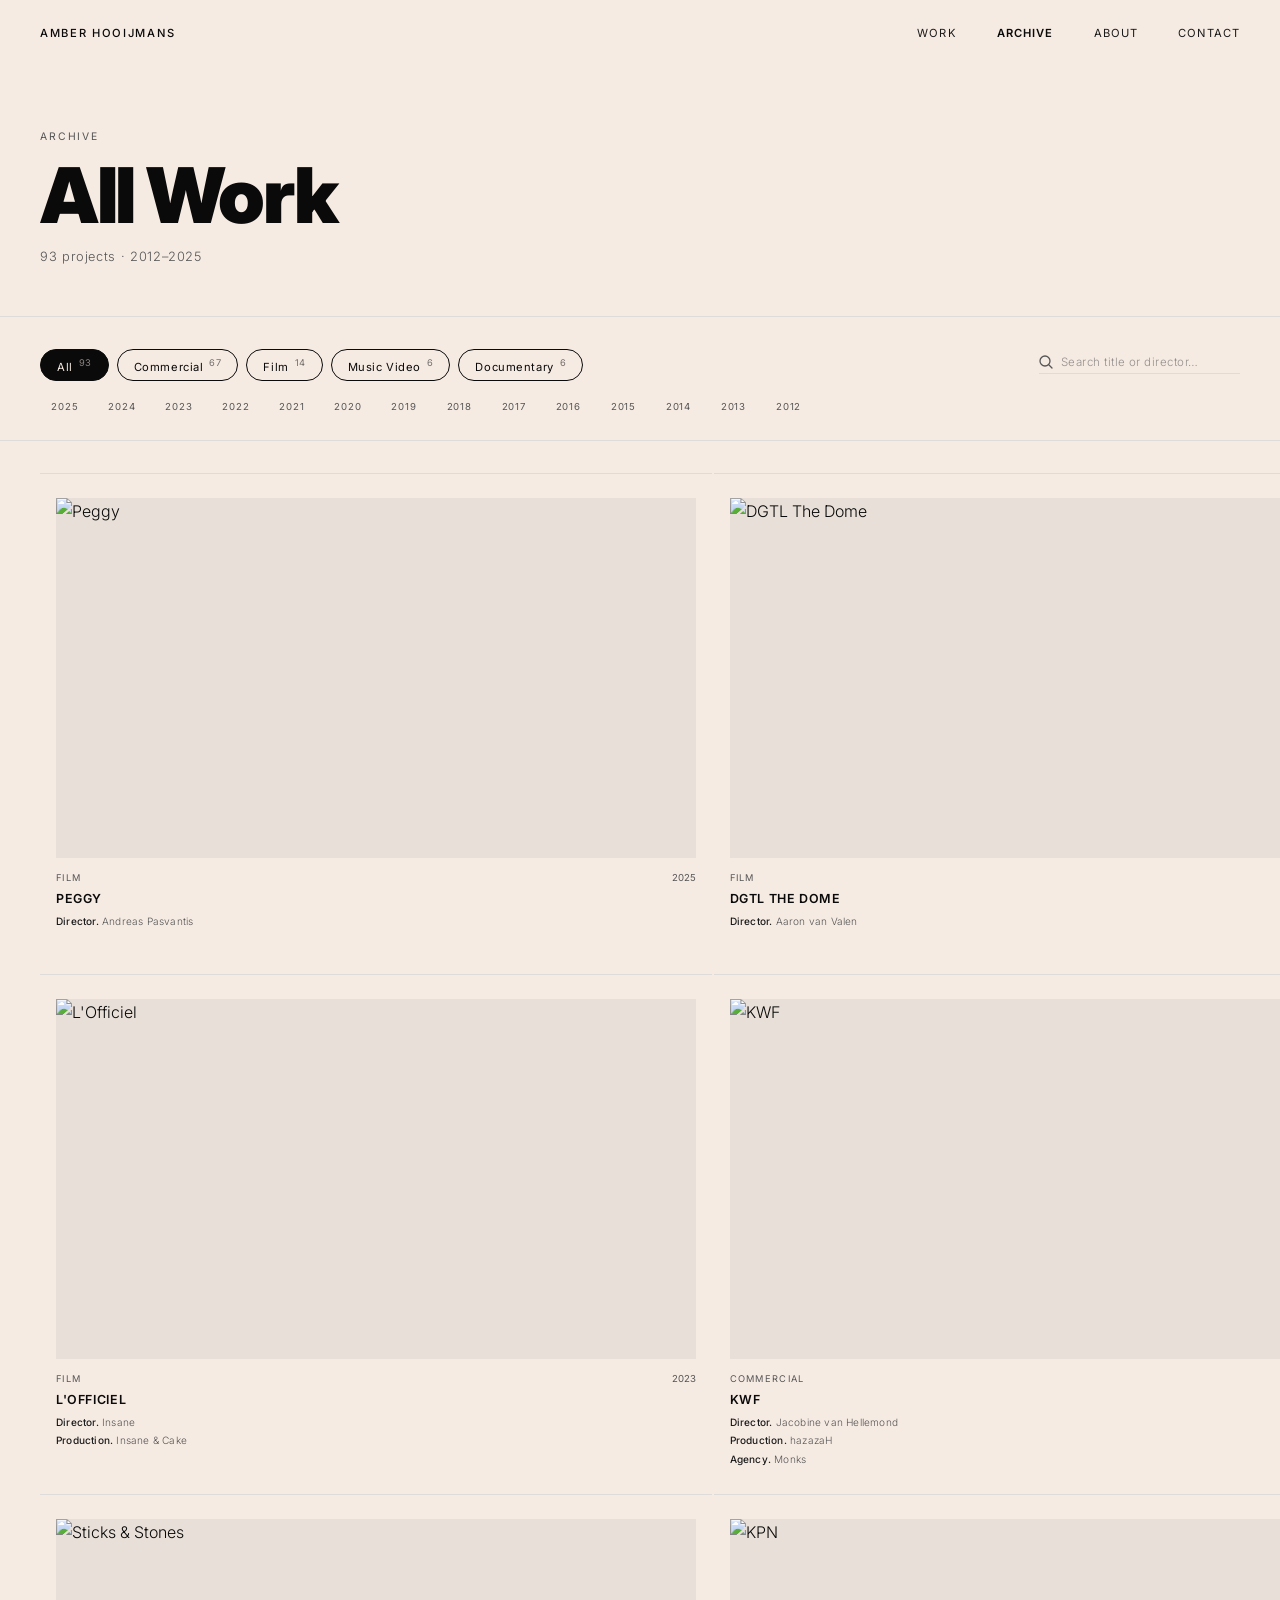
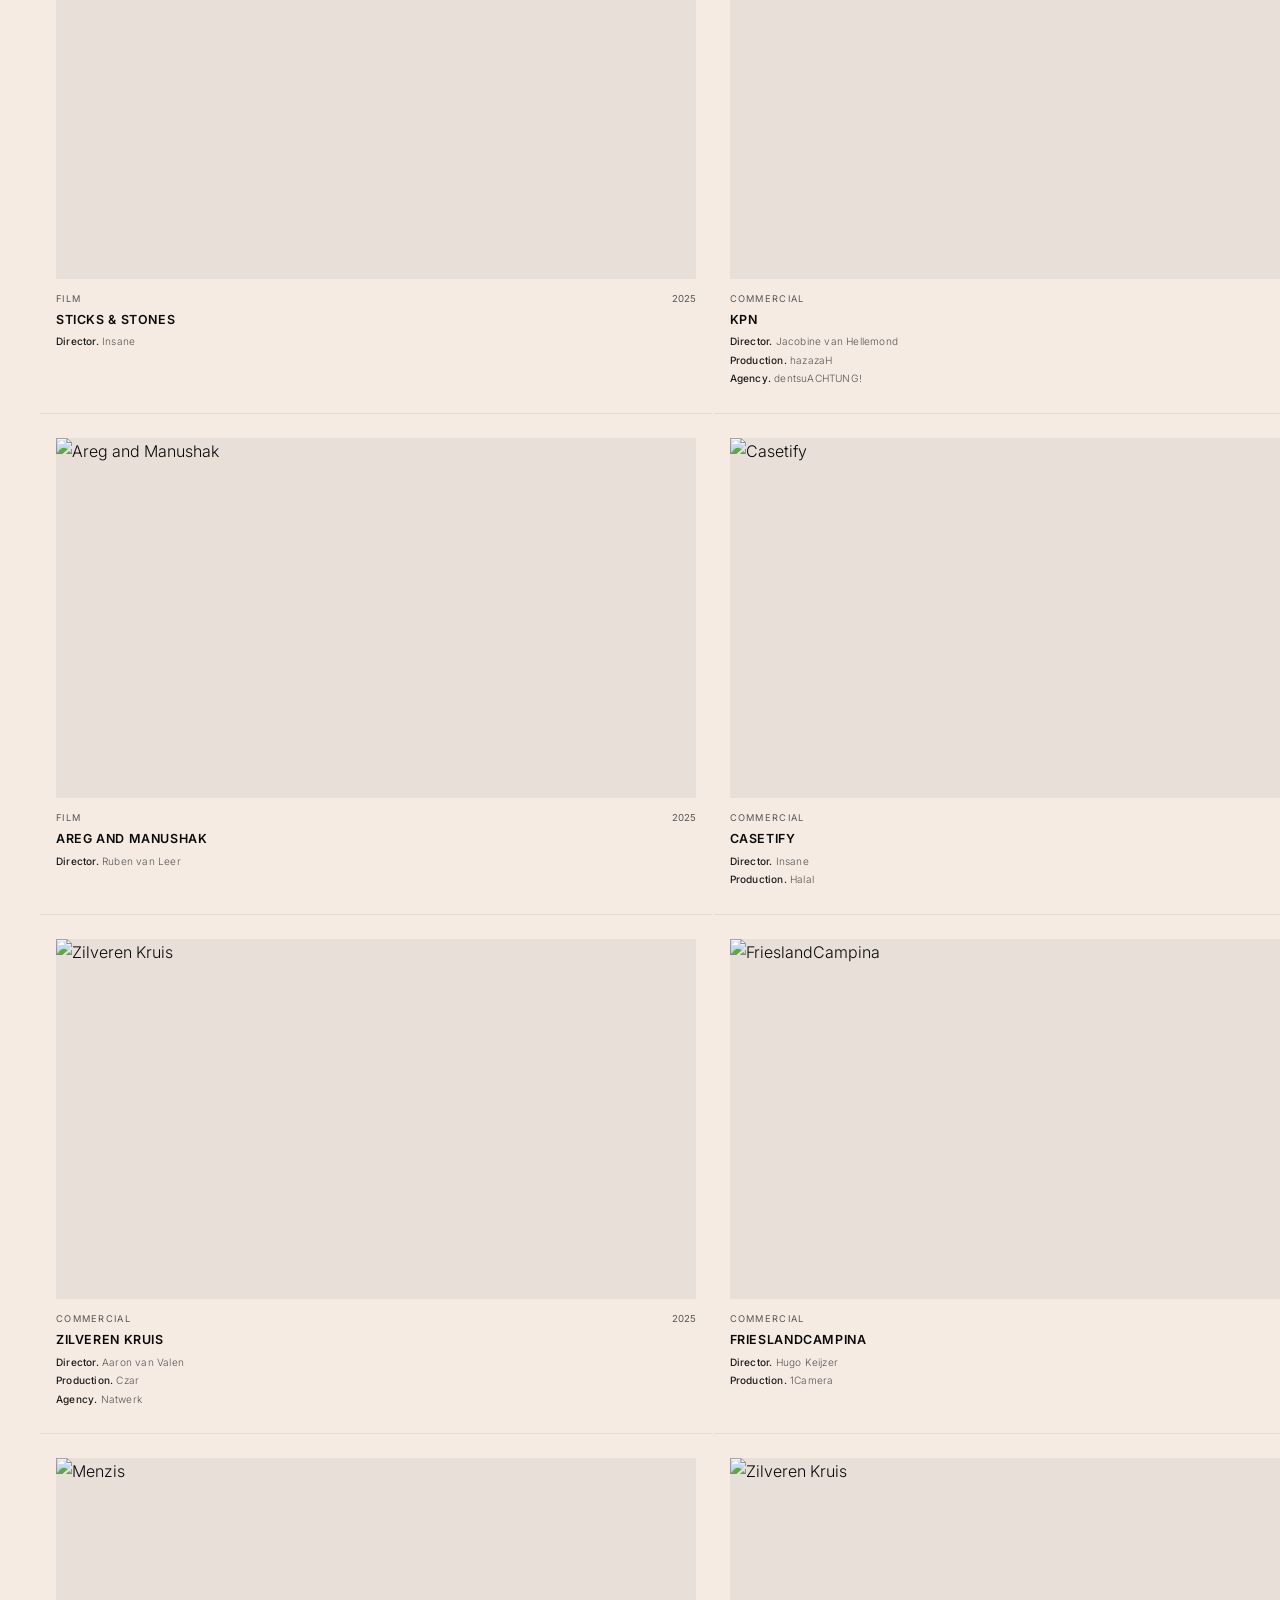
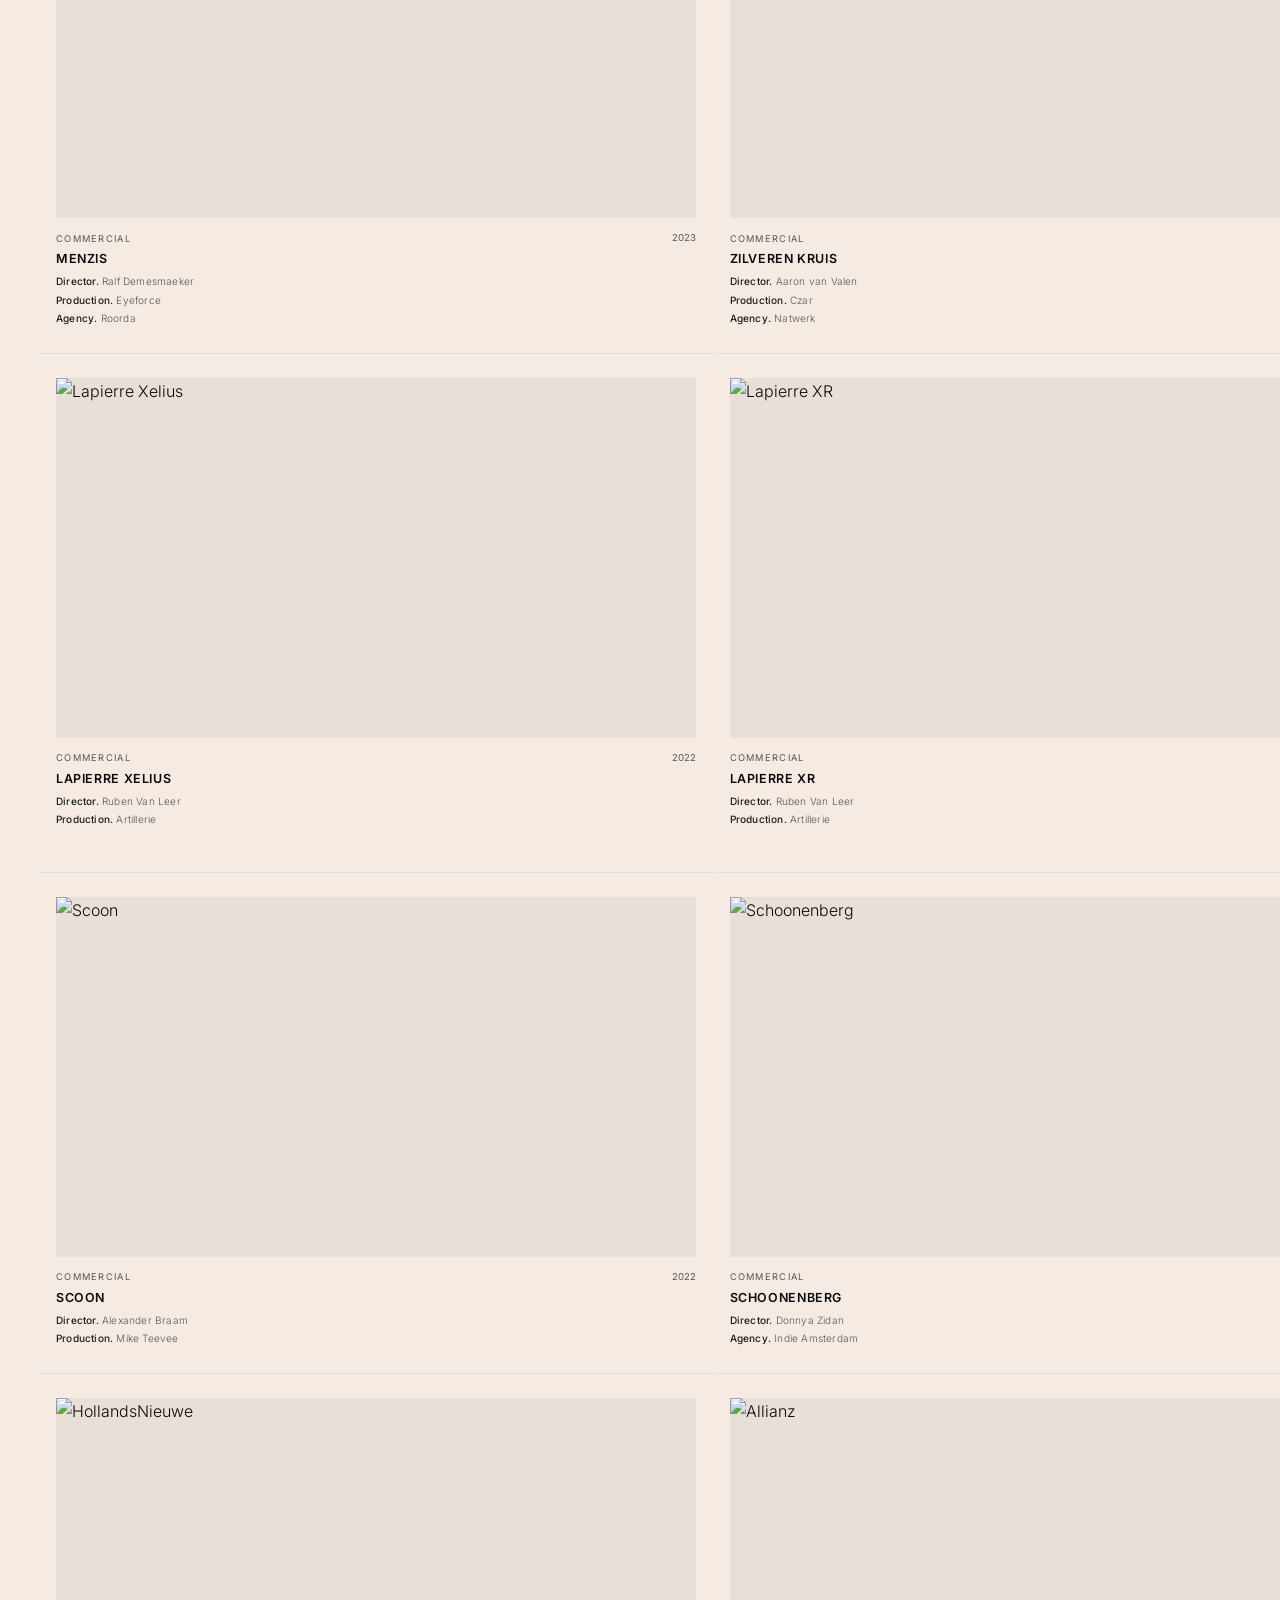
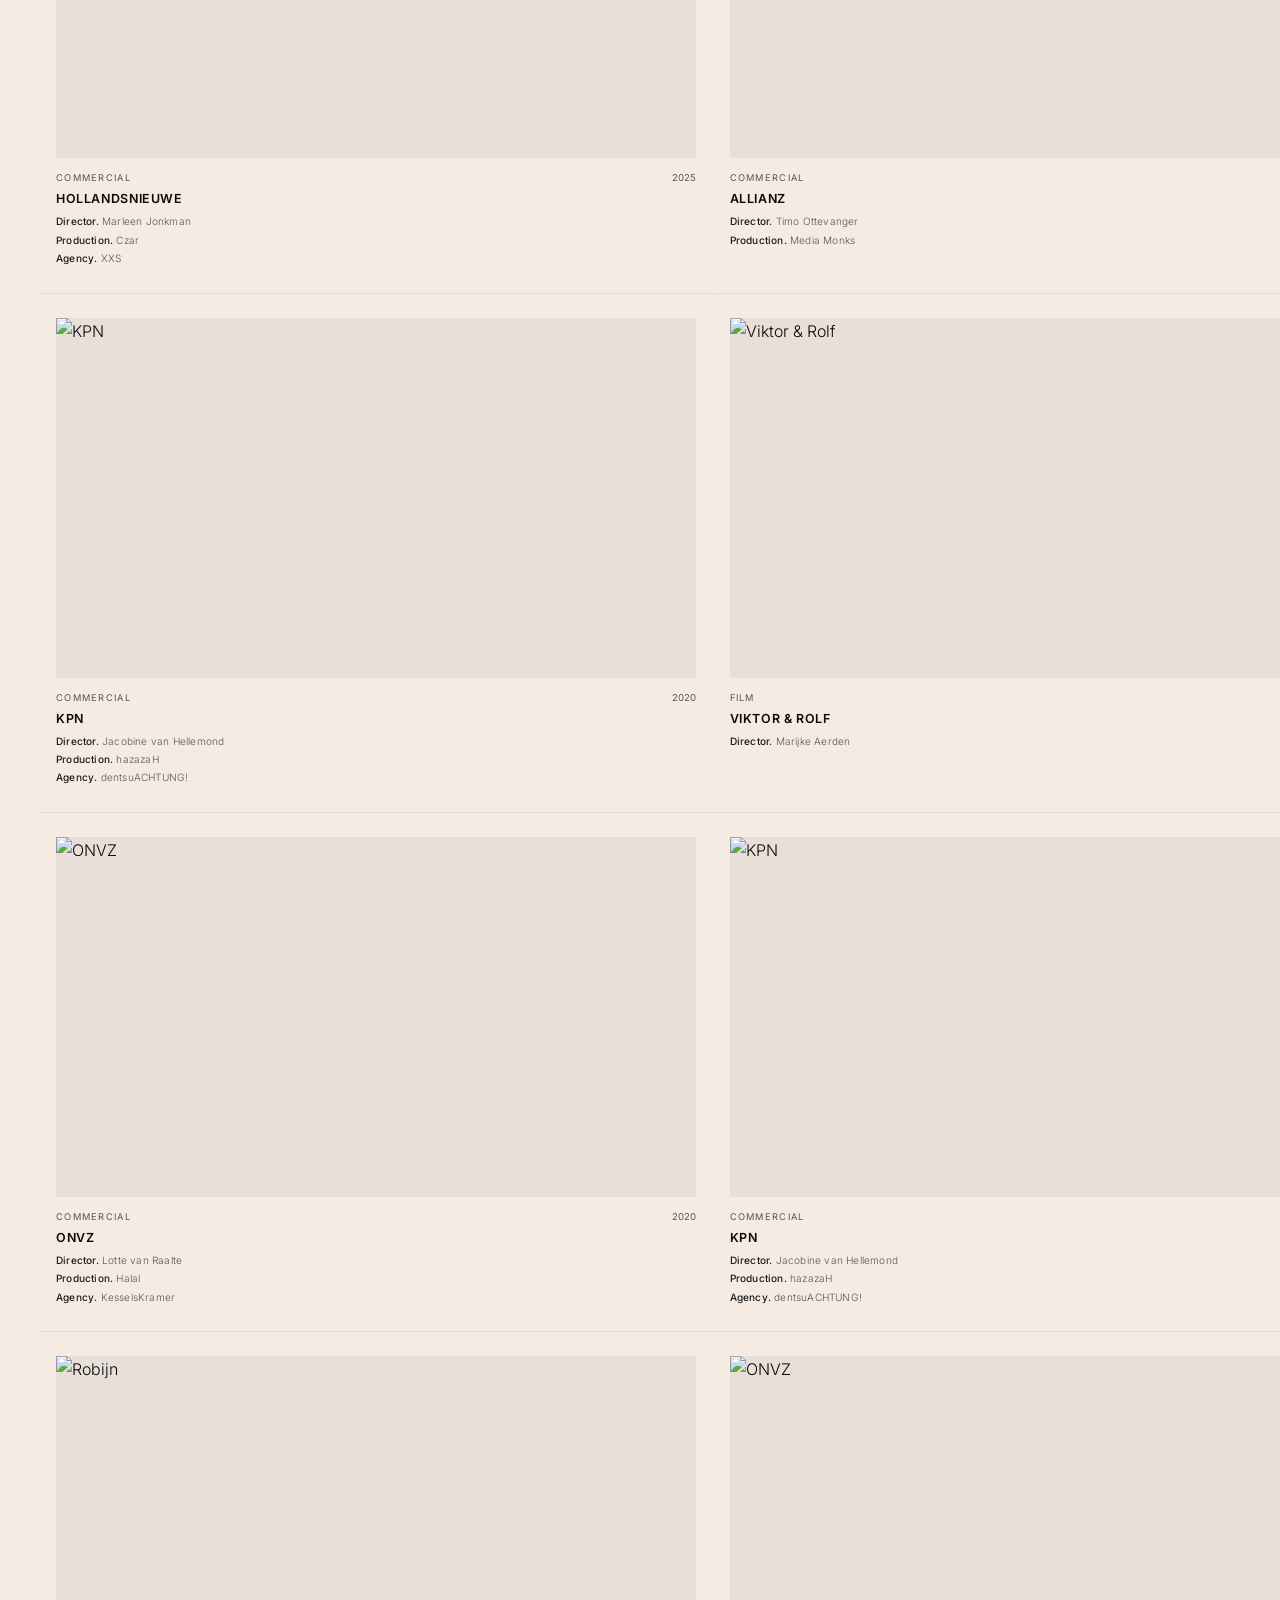
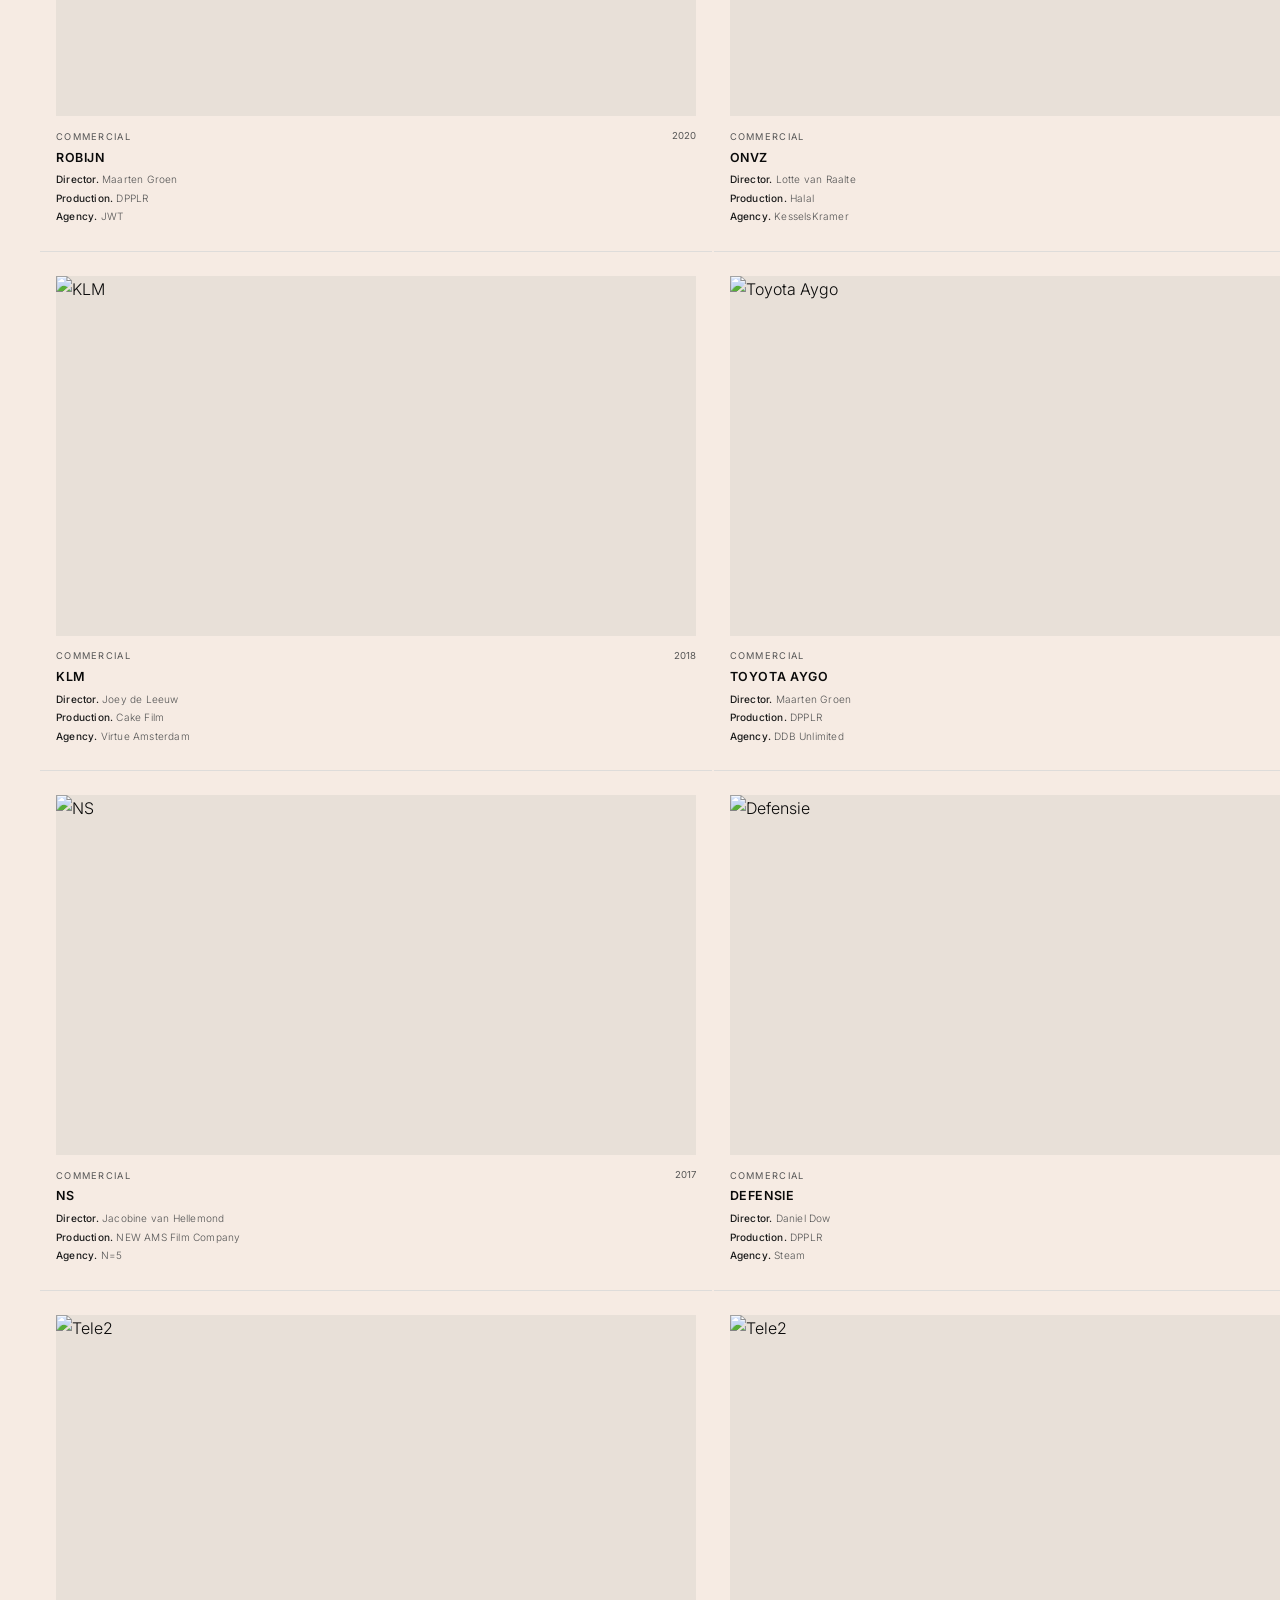
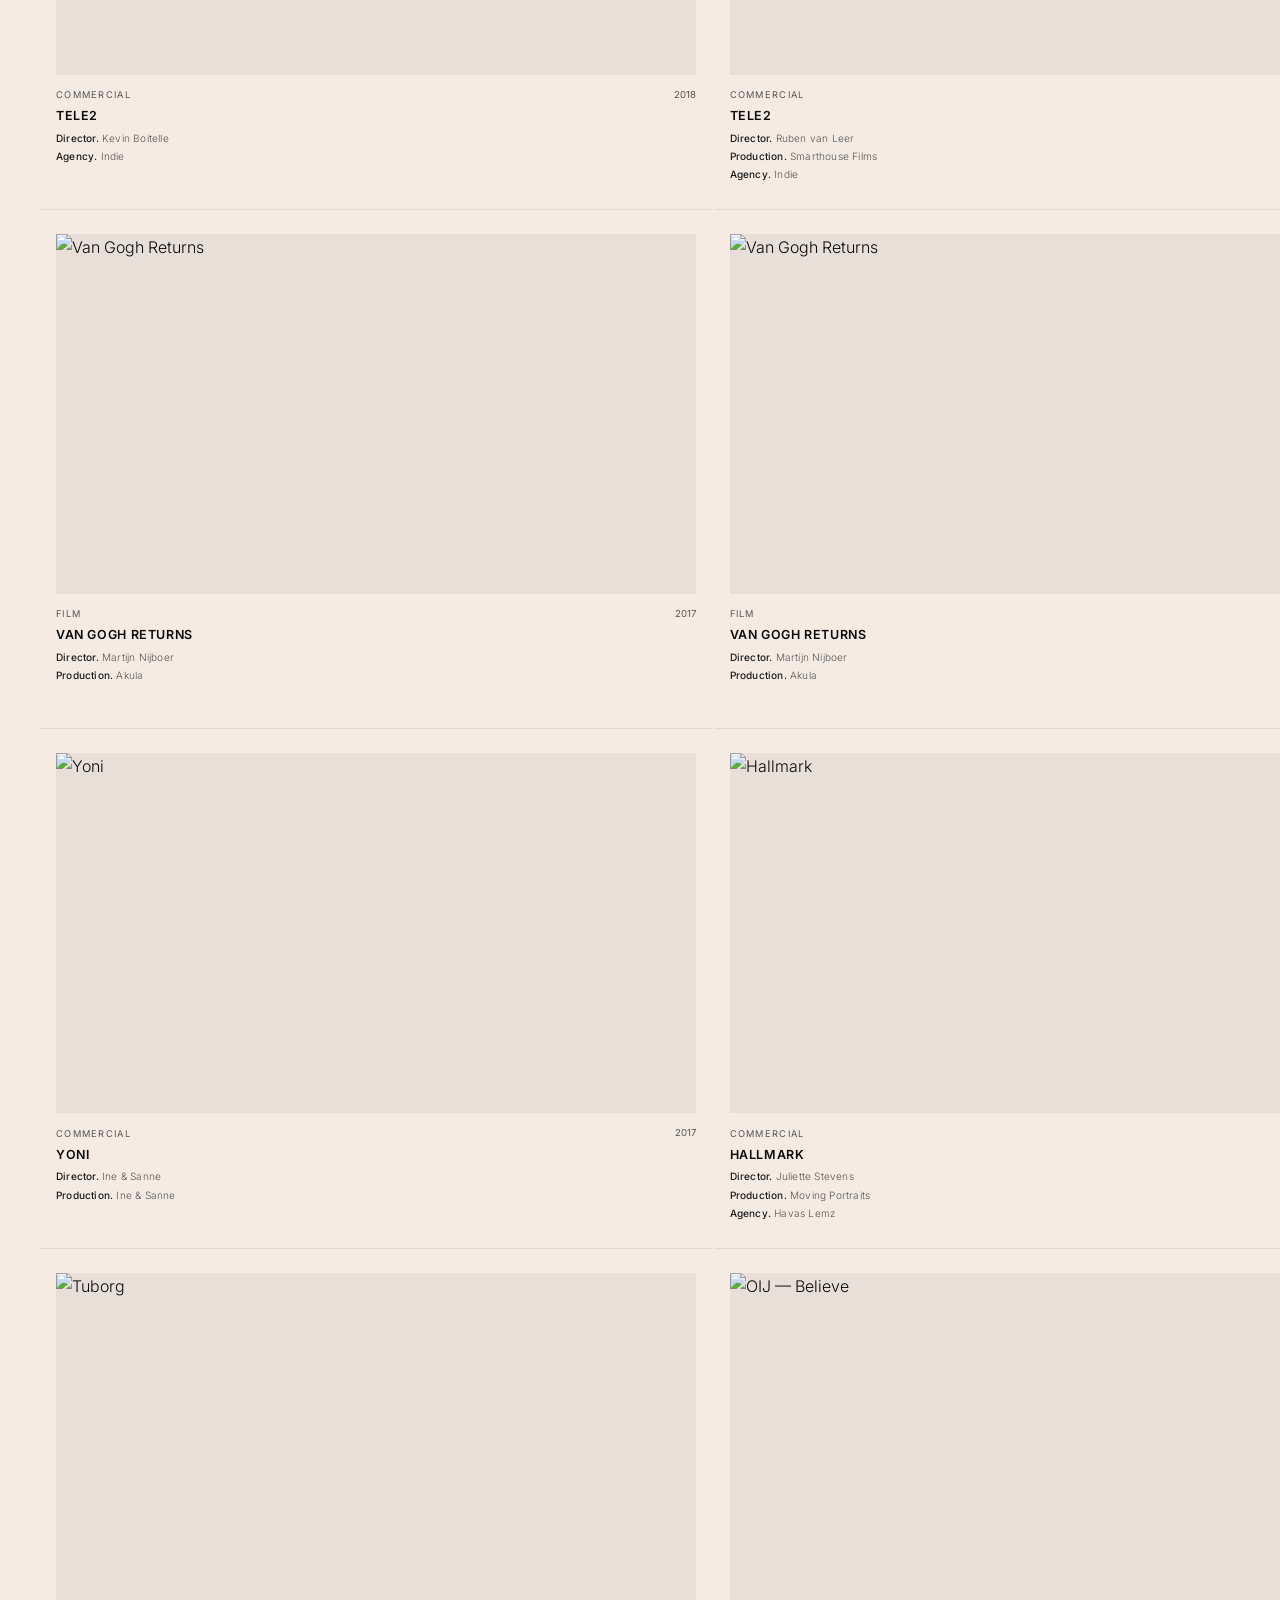
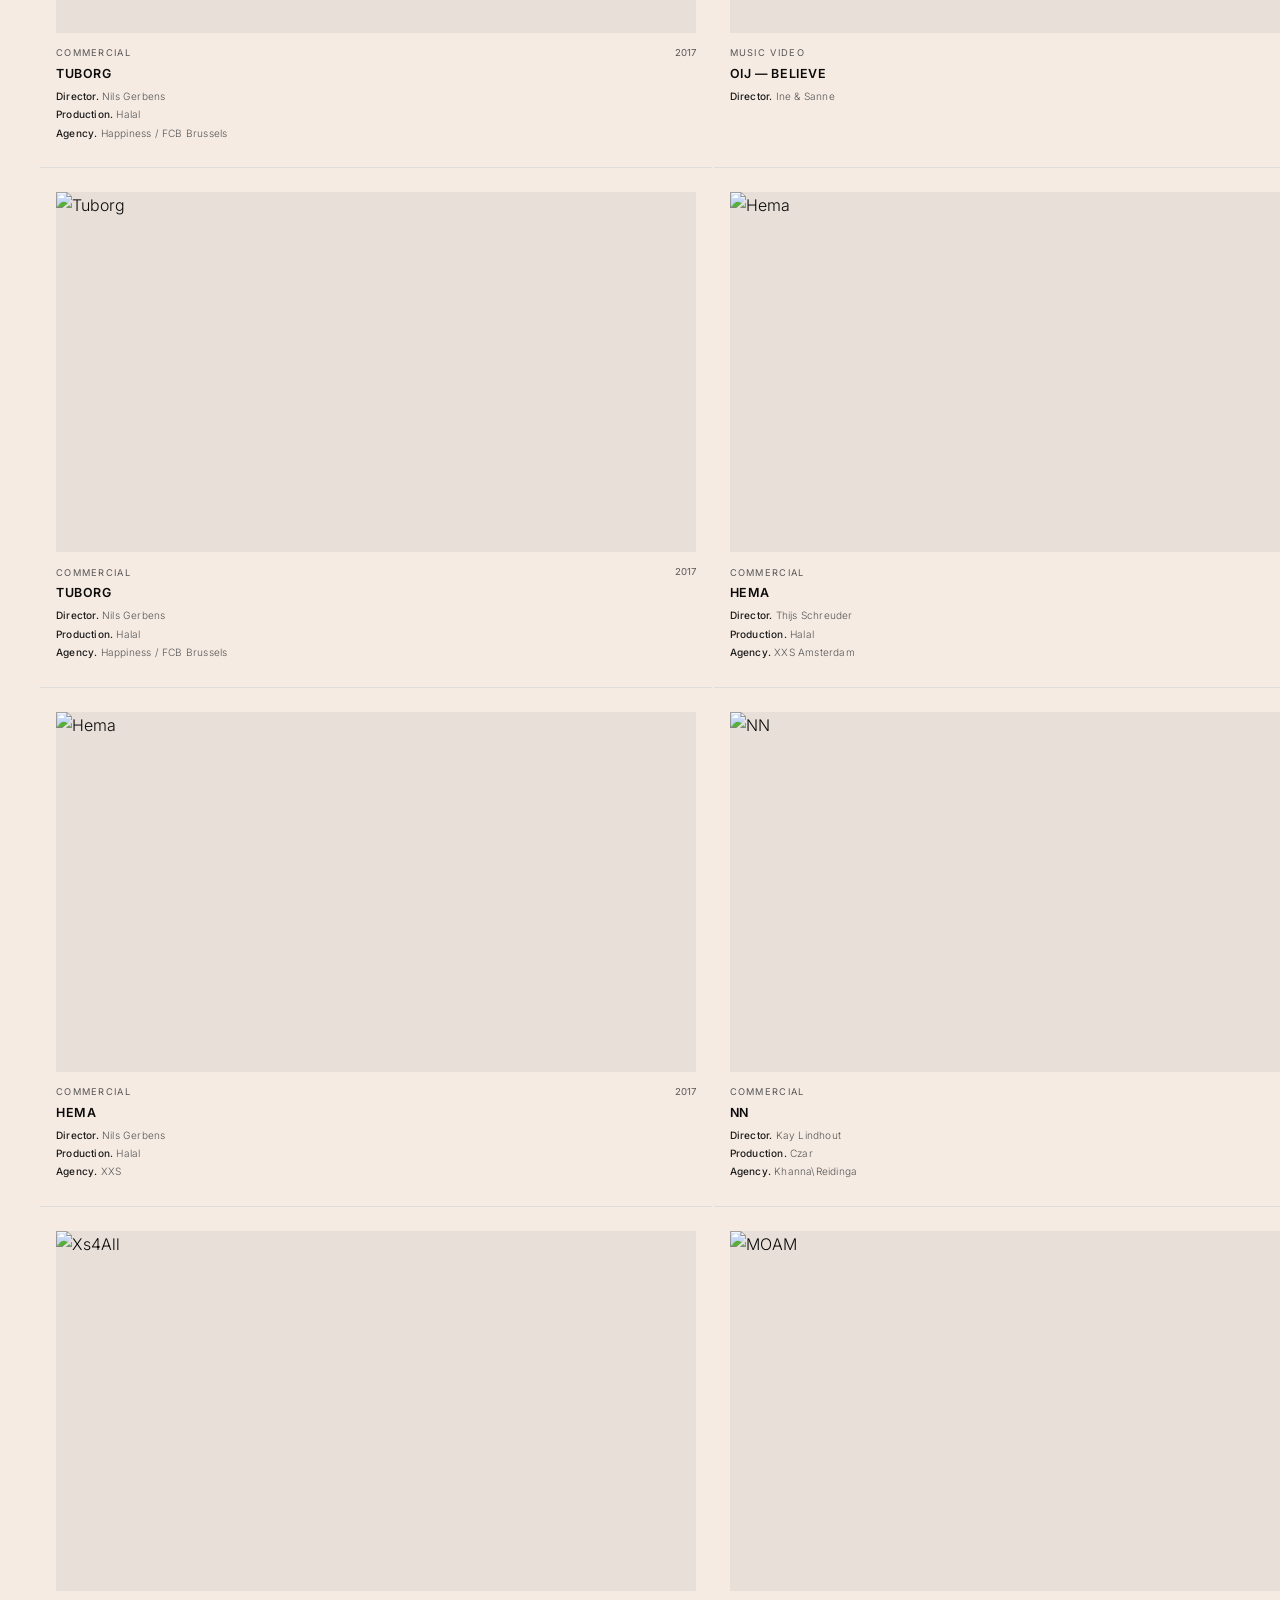
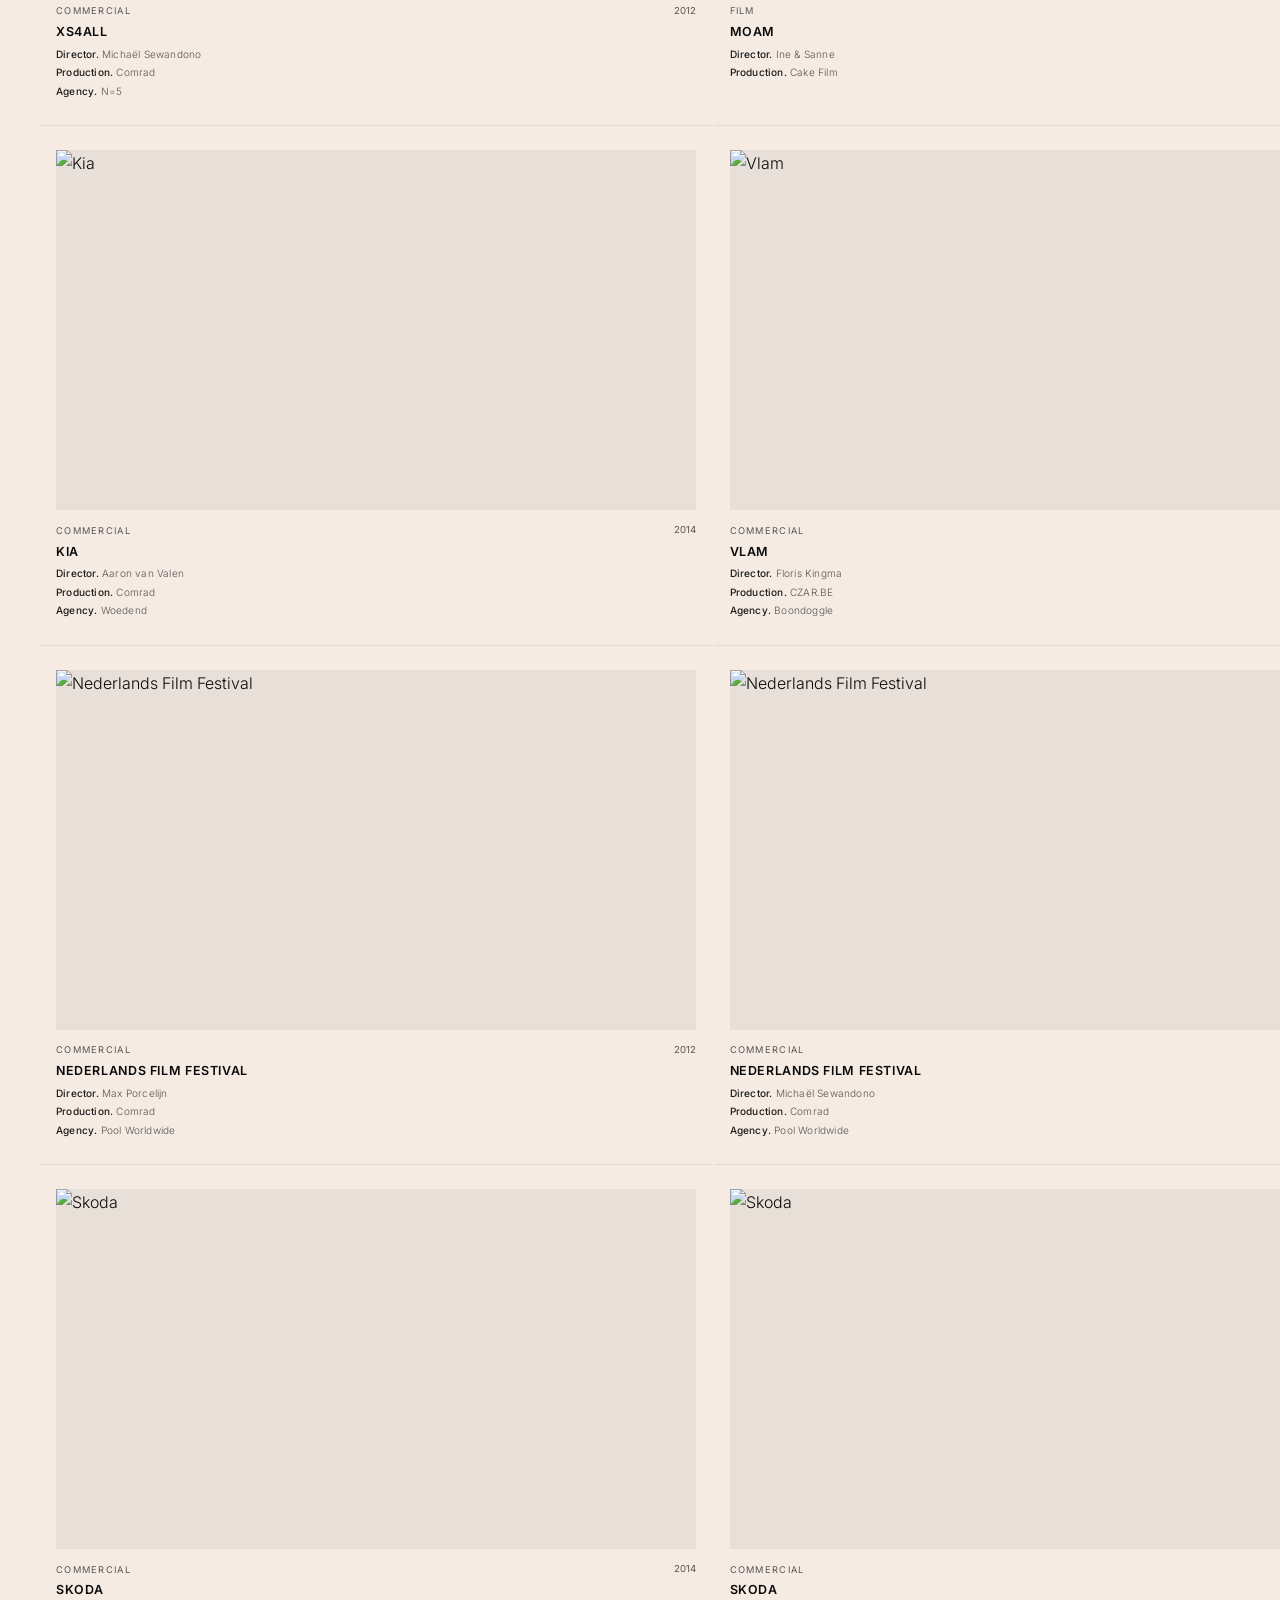
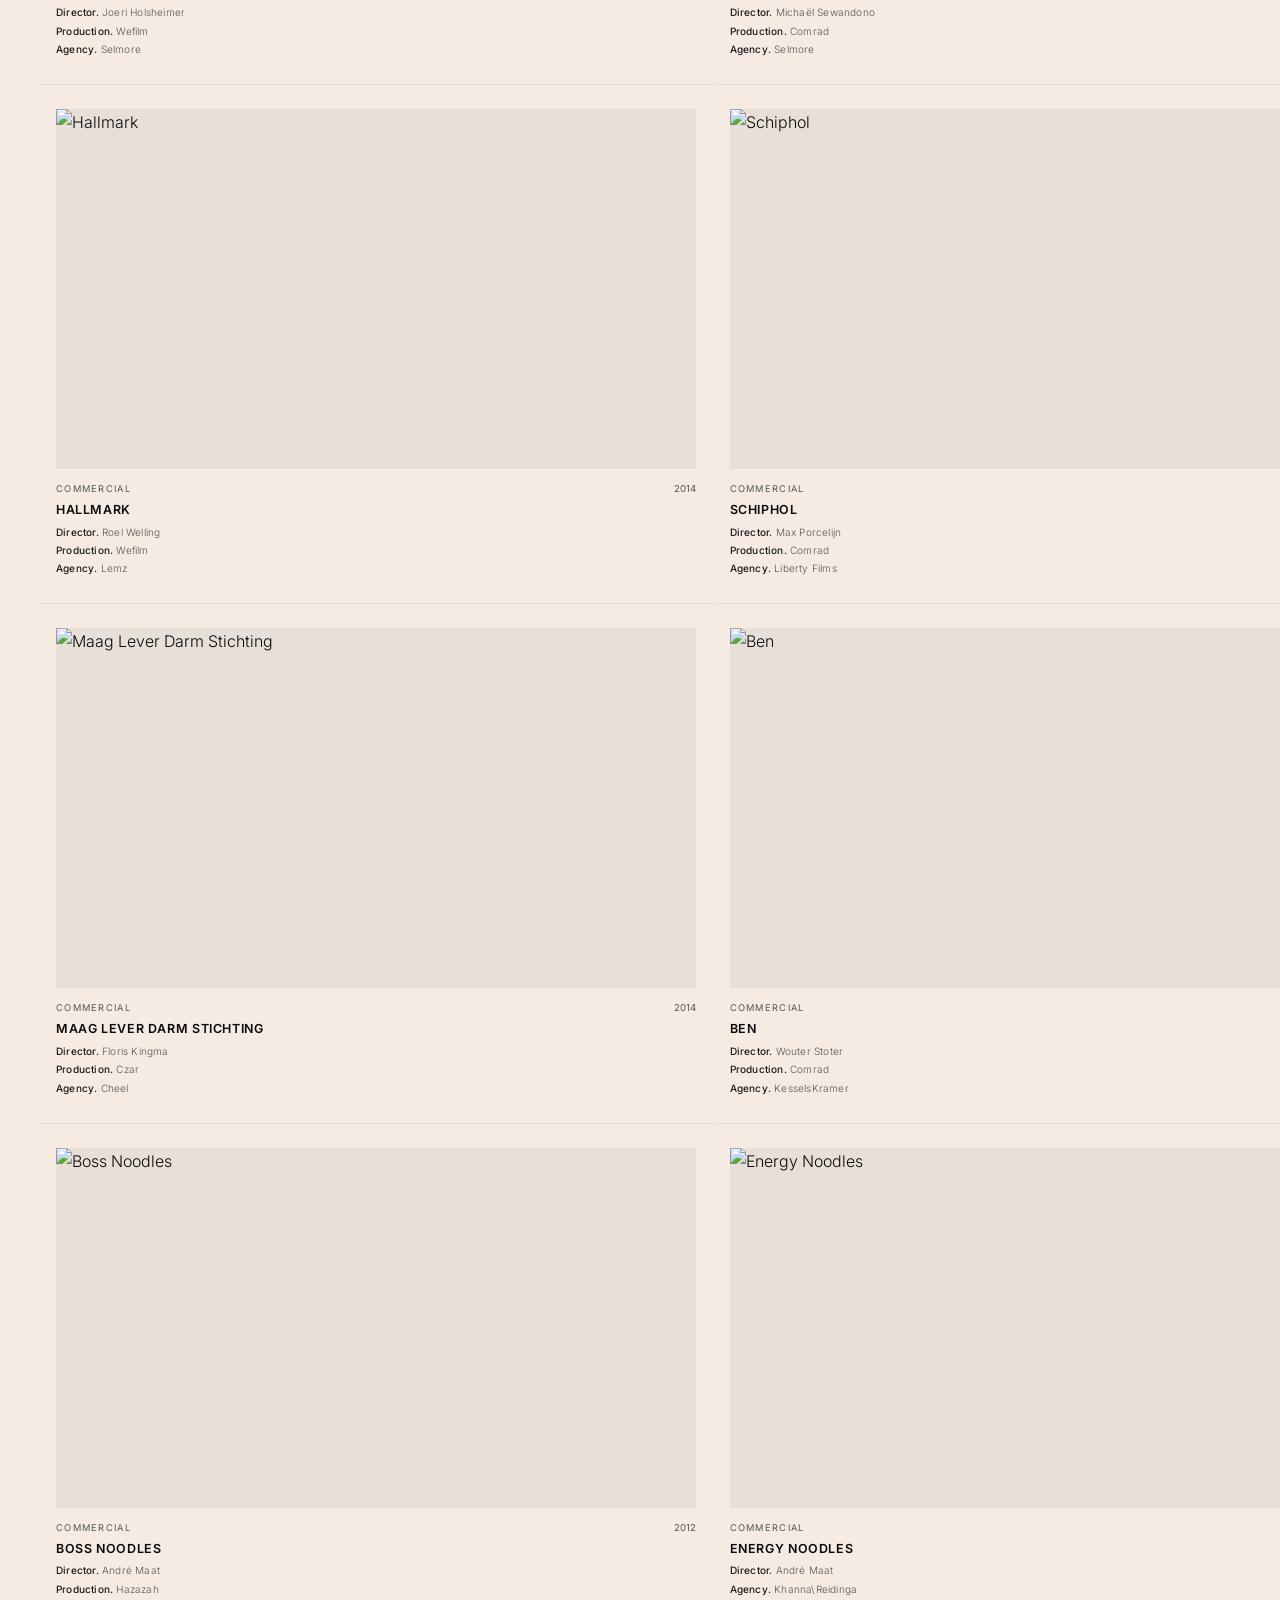
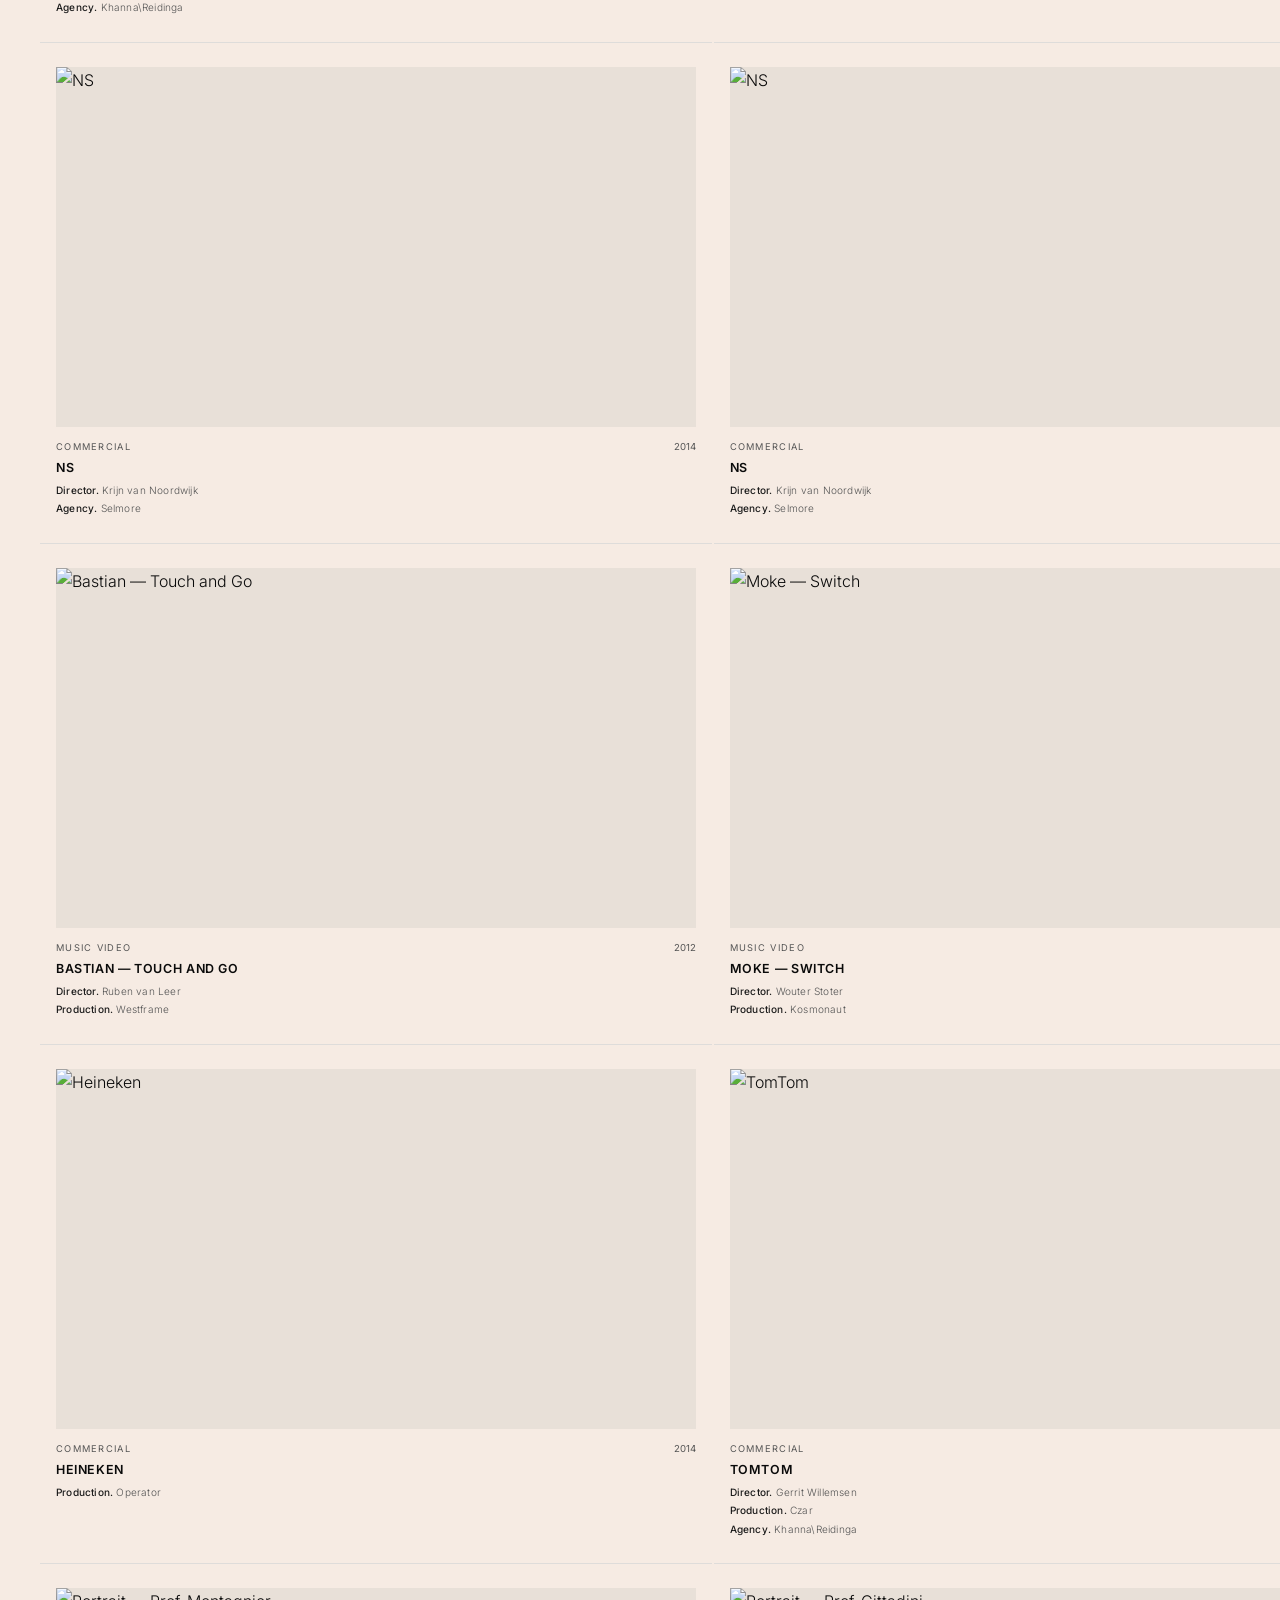
==== archive.html @ 3d051ec1 "Add archive page, parallax, Vimeo thumbnails & credits hover - Two-tier work structure: 10 Editor's " ====
<!DOCTYPE html>
<html lang="en">
<head>
  <meta charset="UTF-8">
  <meta name="viewport" content="width=device-width, initial-scale=1.0">
  <title>Work Archive — Amber Hooijmans</title>
  <meta name="description" content="Full work archive of video editor Amber Hooijmans — 90+ projects spanning commercials, films, music videos and documentaries since 2012.">
  <link rel="preconnect" href="https://fonts.googleapis.com">
  <link rel="preconnect" href="https://fonts.gstatic.com" crossorigin>
  <link href="https://fonts.googleapis.com/css2?family=Inter:wght@300;400;500;600;900&display=swap" rel="stylesheet">
  <link rel="stylesheet" href="css/style.css">
</head>
<body class="archive-page">

<!-- NAV -->
<nav id="nav">
  <a href="index.html" class="nav-logo">Amber Hooijmans</a>
  <div class="nav-links" id="navLinks">
    <a href="index.html#work">Work</a>
    <a href="archive.html" class="nav-active">Archive</a>
    <a href="index.html#about">About</a>
    <a href="index.html#contact">Contact</a>
  </div>
  <button class="nav-hamburger" id="navToggle" aria-label="Menu">
    <span></span><span></span>
  </button>
</nav>

<!-- ARCHIVE HEADER -->
<header class="arc-header">
  <div class="arc-header-inner">
    <span class="section-num">Archive</span>
    <h1 class="arc-title-main">All Work</h1>
    <p class="arc-subtitle" id="arcSubtitle">93 projects · 2012–2025</p>
  </div>
</header>

<!-- FILTERS -->
<div class="arc-filters" id="arcFilters">
  <div class="arc-filter-top">
    <div class="arc-category-btns" id="arcCategoryBtns">
      <button class="filter-btn is-active" data-filter="all">All <sup id="arc-count-all"></sup></button>
      <button class="filter-btn" data-filter="commercial">Commercial <sup id="arc-count-commercial"></sup></button>
      <button class="filter-btn" data-filter="film">Film <sup id="arc-count-film"></sup></button>
      <button class="filter-btn" data-filter="music-video">Music Video <sup id="arc-count-music-video"></sup></button>
      <button class="filter-btn" data-filter="documentary">Documentary <sup id="arc-count-documentary"></sup></button>
    </div>
    <div class="arc-search-wrap">
      <svg class="arc-search-icon" width="14" height="14" viewBox="0 0 14 14" fill="none">
        <circle cx="6" cy="6" r="5" stroke="currentColor" stroke-width="1.3"/>
        <path d="M10 10L13 13" stroke="currentColor" stroke-width="1.3" stroke-linecap="round"/>
      </svg>
      <input class="arc-search" id="arcSearch" type="text" placeholder="Search title or director…" autocomplete="off" spellcheck="false">
    </div>
  </div>
  <div class="arc-year-btns" id="arcYearBtns">
    <!-- populated by JS -->
  </div>
</div>

<!-- GRID -->
<div class="arc-grid" id="arcGrid"></div>

<!-- EMPTY STATE -->
<div class="arc-empty" id="arcEmpty">
  <p>No projects match your search.</p>
</div>

<!-- FOOTER -->
<footer class="footer">
  <div class="footer-inner">
    <span class="footer-name">Amber Hooijmans</span>
    <span class="footer-year">&copy; 2026</span>
  </div>
</footer>

<!-- VIDEO MODAL -->
<div id="videoModal" class="video-modal" role="dialog" aria-modal="true" aria-label="Video player">
  <button class="modal-close" id="modalClose" aria-label="Close video">&times;</button>
  <div class="modal-inner">
    <div class="modal-iframe-wrap" id="modalIframeWrap"></div>
  </div>
</div>

<script src="js/archive.js"></script>
</body>
</html>
---- css/style.css ----
/* ============================
   Custom Properties
   ============================ */
:root {
  --bg:           #f6ebe3;
  --bg-dark:      #0a0a0a;
  --text:         #0a0a0a;
  --text-muted:   #1a1a1a;
  --text-dim:     #555555;
  --border:       #dedcda;
  --accent:       #b8803a;
  --serif:        'Cormorant Garamond', Georgia, serif;
  --sans:         'Inter', -apple-system, sans-serif;
  --ease:         cubic-bezier(0.16, 1, 0.3, 1);
  --ease-out:     cubic-bezier(0, 0, 0.2, 1);
}

/* ============================
   Reset & Base
   ============================ */
*, *::before, *::after {
  margin: 0;
  padding: 0;
  box-sizing: border-box;
}

html {
  scroll-behavior: smooth;
  -webkit-font-smoothing: antialiased;
  -moz-osx-font-smoothing: grayscale;
}

body {
  font-family: var(--sans);
  font-weight: 300;
  font-size: 16px;
  line-height: 1.7;
  color: var(--text);
  background: var(--bg);
  overflow-x: hidden;
}

a { color: inherit; text-decoration: none; }
img { display: block; max-width: 100%; }
button { font-family: inherit; border: none; background: none; color: inherit; cursor: pointer; }

::-webkit-scrollbar { width: 6px; }
::-webkit-scrollbar-track { background: var(--bg); }
::-webkit-scrollbar-thumb { background: #ccc; border-radius: 3px; }

::selection {
  background: var(--text);
  color: var(--bg);
}

/* ============================
   Navigation
   ============================ */
nav {
  position: fixed;
  top: 0;
  left: 0;
  right: 0;
  z-index: 100;
  display: flex;
  justify-content: space-between;
  align-items: center;
  padding: 1.5rem 2.5rem;
  transition: background 0.4s;
}

nav.scrolled {
  background: rgba(246, 235, 227, 0.92);
  backdrop-filter: blur(12px);
  -webkit-backdrop-filter: blur(12px);
}

.nav-logo {
  font-family: var(--sans);
  font-size: 0.7rem;
  font-weight: 500;
  letter-spacing: 0.15em;
  text-transform: uppercase;
  color: var(--text);
}

.nav-links {
  display: flex;
  gap: 2.5rem;
}

.nav-links a {
  font-family: var(--sans);
  font-size: 0.7rem;
  font-weight: 400;
  letter-spacing: 0.1em;
  text-transform: uppercase;
  color: var(--text-muted);
  position: relative;
  transition: color 0.3s;
}

.nav-links a::after {
  content: '';
  position: absolute;
  bottom: -4px;
  left: 0;
  width: 0;
  height: 1px;
  background: var(--text);
  transition: width 0.4s var(--ease);
}

.nav-links a:hover { color: var(--text); }
.nav-links a:hover::after { width: 100%; }

.nav-hamburger {
  display: none;
  flex-direction: column;
  gap: 6px;
  padding: 4px;
}

.nav-hamburger span {
  display: block;
  width: 24px;
  height: 1.5px;
  background: var(--text);
  transition: transform 0.3s, opacity 0.3s;
}

.nav-hamburger.is-open span:first-child {
  transform: translateY(3.75px) rotate(45deg);
}

.nav-hamburger.is-open span:last-child {
  transform: translateY(-3.75px) rotate(-45deg);
}

/* ============================
   Hero
   ============================ */
.hero {
  min-height: 100vh;
  display: flex;
  flex-direction: column;
  justify-content: flex-end;
  padding: 0 2.5rem 3.5rem;
  position: relative;
  overflow: hidden;
}

.hero-content {
  position: relative;
  z-index: 1;
}

.hero-name {
  display: block;
  margin-bottom: 1.75rem;
}

.hero-line {
  font-family: var(--sans);
  font-size: clamp(4.5rem, 12vw, 17rem);
  font-weight: 900;
  letter-spacing: -0.04em;
  line-height: 0.88;
  text-transform: uppercase;
  display: block;
  color: var(--text);
}

.hero-meta {
  display: flex;
  gap: 1.5rem;
  align-items: center;
  flex-wrap: wrap;
  padding-left: 0.25rem;
}

.hero-title {
  font-family: var(--sans);
  font-size: 0.72rem;
  font-weight: 400;
  letter-spacing: 0.15em;
  text-transform: uppercase;
  color: var(--text-muted);
  opacity: 0;
  animation: fade-up 0.6s var(--ease) 1.5s forwards;
}

.hero-sep {
  width: 30px;
  height: 1px;
  background: var(--border);
  opacity: 0;
  animation: fade-up 0.6s var(--ease) 1.5s forwards;
}

.hero-location {
  font-family: var(--sans);
  font-size: 0.72rem;
  font-weight: 300;
  letter-spacing: 0.15em;
  text-transform: uppercase;
  color: var(--text-dim);
  opacity: 0;
  animation: fade-up 0.6s var(--ease) 1.7s forwards;
}

.hero-scroll {
  position: absolute;
  bottom: 3.5rem;
  right: 2.5rem;
  display: flex;
  flex-direction: column;
  align-items: center;
  gap: 0.75rem;
  opacity: 0;
  animation: fade-up 0.6s var(--ease) 2.2s forwards;
}

.hero-scroll span {
  font-family: var(--sans);
  font-size: 0.6rem;
  letter-spacing: 0.2em;
  text-transform: uppercase;
  color: var(--text-dim);
  writing-mode: vertical-rl;
}

.hero-scroll-line {
  width: 1px;
  height: 40px;
  background: linear-gradient(to bottom, var(--text-dim), transparent);
  animation: scroll-pulse 2s ease-in-out infinite;
}

@keyframes scroll-pulse {
  0%, 100% { opacity: 0.3; }
  50% { opacity: 1; }
}

@keyframes fade-up {
  from { opacity: 0; transform: translateY(12px); }
  to   { opacity: 1; transform: translateY(0); }
}

/* Hero letter animation */
.hero-line .letter {
  display: inline-block;
  opacity: 0;
  transform: translateY(28px);
  animation: letter-in 0.55s var(--ease) forwards;
}

@keyframes letter-in {
  from { opacity: 0; transform: translateY(28px); }
  to   { opacity: 1; transform: translateY(0); }
}

/* ============================
   Marquee
   ============================ */
.marquee {
  overflow: hidden;
  white-space: nowrap;
  border-top: 1px solid var(--text);
  border-bottom: 1px solid var(--text);
  padding: 0.875rem 0;
  background: var(--text);
}

.marquee-inner {
  display: inline-flex;
  align-items: center;
  gap: 0;
  animation: marquee-scroll 35s linear infinite;
}

.marquee-inner span {
  font-family: var(--sans);
  font-size: 0.68rem;
  font-weight: 400;
  letter-spacing: 0.2em;
  text-transform: uppercase;
  color: var(--bg);
  padding: 0 1.5rem;
}

.marquee-dot {
  width: 3px !important;
  height: 3px;
  border-radius: 50%;
  background: var(--bg);
  display: inline-block !important;
  padding: 0 !important;
  flex-shrink: 0;
  opacity: 0.35;
}

@keyframes marquee-scroll {
  from { transform: translateX(0); }
  to   { transform: translateX(-50%); }
}

/* ============================
   Showreel
   ============================ */
.reel {
  padding: 5rem 2.5rem;
  background: var(--bg-dark);
}

.reel-container {
  max-width: 1200px;
  margin: 0 auto;
}

.reel-label {
  display: block;
  font-size: 0.68rem;
  font-weight: 400;
  letter-spacing: 0.25em;
  text-transform: uppercase;
  color: rgba(255,255,255,0.25);
  margin-bottom: 1.5rem;
}

.reel-video {
  position: relative;
  width: 100%;
  overflow: hidden;
}

.reel-placeholder {
  aspect-ratio: 16/9;
  background: #111;
  border: none;
  display: flex;
  flex-direction: column;
  align-items: center;
  justify-content: center;
  gap: 1.5rem;
  position: relative;
  cursor: pointer;
  overflow: hidden;
}

.reel-still {
  position: absolute;
  inset: 0;
  width: 100%;
  height: 100%;
  object-fit: cover;
  object-position: center;
  transition: transform 0.8s cubic-bezier(0.16, 1, 0.3, 1);
}

.reel-placeholder:hover .reel-still {
  transform: scale(1.03);
}

.reel-placeholder::after {
  content: '';
  position: absolute;
  inset: 0;
  background: rgba(0, 0, 0, 0.45);
  transition: background 0.4s;
}

.reel-placeholder:hover::after {
  background: rgba(0, 0, 0, 0.3);
}

.play-btn {
  width: 80px;
  height: 80px;
  border-radius: 50%;
  border: 1.5px solid rgba(255,255,255,0.5);
  display: flex;
  align-items: center;
  justify-content: center;
  color: rgba(255,255,255,0.9);
  position: relative;
  z-index: 1;
  transition: transform 0.4s var(--ease), border-color 0.4s, background 0.4s;
}

.play-btn svg { margin-left: 3px; }

.reel-placeholder:hover .play-btn {
  transform: scale(1.1);
  border-color: rgba(255,255,255,0.8);
  background: rgba(255,255,255,0.1);
}

/* ============================
   Section Headers
   ============================ */
.section-header {
  padding: 0 2.5rem;
  margin-bottom: 2.5rem;
  max-width: 1440px;
  margin-left: auto;
  margin-right: auto;
  display: flex;
  align-items: baseline;
  gap: 1.25rem;
}

.section-num {
  font-size: 0.6rem;
  font-weight: 400;
  letter-spacing: 0.1em;
  color: var(--text-dim);
}

.section-header h2 {
  font-family: var(--sans);
  font-size: 0.72rem;
  font-weight: 500;
  letter-spacing: 0.15em;
  text-transform: uppercase;
}

/* ============================
   Work / Projects
   ============================ */
.work {
  padding: 5rem 0;
}

/* Filter bar */
.filter-bar {
  display: flex;
  gap: 0.5rem;
  flex-wrap: wrap;
  padding: 0 2.5rem;
  max-width: 1440px;
  margin: 0 auto 4rem;
}

.filter-btn {
  padding: 0.4rem 1rem;
  border-radius: 100px;
  border: 1px solid var(--text);
  background: transparent;
  color: var(--text);
  font-family: var(--sans);
  font-size: 0.7rem;
  font-weight: 400;
  letter-spacing: 0.05em;
  cursor: pointer;
  transition: background 0.2s, color 0.2s;
}

.filter-btn.is-active {
  background: var(--text);
  color: var(--bg);
}

.filter-btn:hover:not(.is-active) {
  background: rgba(0, 0, 0, 0.06);
}

.filter-btn sup {
  font-size: 0.58rem;
  margin-left: 0.15rem;
  opacity: 0.55;
  vertical-align: super;
}

/* Staggered archive grid */
.project-archive {
  display: grid;
  grid-template-columns: repeat(12, 1fr);
  column-gap: 1.5rem;
  row-gap: 0;
  padding: 0 2.5rem;
  max-width: 1440px;
  margin: 0 auto;
  align-items: start;
}

/* Default (all) — staggered positions */
.project-archive .project-item:nth-child(1) { grid-column: 1 / 7;  padding-bottom: 7rem; }
.project-archive .project-item:nth-child(2) { grid-column: 8 / 13; padding-top: 14rem; padding-bottom: 7rem; }
.project-archive .project-item:nth-child(3) { grid-column: 2 / 7;  padding-bottom: 7rem; }
.project-archive .project-item:nth-child(4) { grid-column: 6 / 12; padding-top: 5rem;  padding-bottom: 7rem; }
.project-archive .project-item:nth-child(5) { grid-column: 1 / 6;  padding-bottom: 7rem; }
.project-archive .project-item:nth-child(6) { grid-column: 4 / 11; padding-top: 8rem;  padding-bottom: 7rem; }
.project-archive .project-item:nth-child(7) { grid-column: 2 / 8;  padding-bottom: 7rem; }
.project-archive .project-item:nth-child(8) { grid-column: 7 / 12; padding-top: 4rem;  padding-bottom: 7rem; }
.project-archive .project-item:nth-child(9) { grid-column: 3 / 10; padding-bottom: 4rem; }

/* Filtered state — simple 3-col grid */
.project-archive.is-filtered {
  grid-template-columns: repeat(3, 1fr);
  gap: 2rem;
}

.project-archive.is-filtered .project-item {
  grid-column: auto !important;
  padding: 0 !important;
}

/* Item link */
.project-link {
  display: block;
  cursor: pointer;
}

/* Thumbnail */
.project-thumb {
  position: relative;
  overflow: hidden;
}

.thumb-img {
  display: block;
  width: 100%;
  aspect-ratio: 16 / 9;
  object-fit: cover;
  object-position: center;
  /* parallax handled by JS — base scale slightly above 1 so translateY has room */
  transform: translateY(0) scale(1.07);
  will-change: transform;
  transition: transform 0.1s linear;
}

/* On hover, let parallax JS drive transform; add subtle extra scale for polish */
.project-item:hover .thumb-img {
  transition: transform 0.6s var(--ease);
}

.project-overlay {
  position: absolute;
  inset: 0;
  display: flex;
  align-items: center;
  justify-content: center;
  background: rgba(0, 0, 0, 0);
  transition: background 0.4s;
}

.project-item:hover .project-overlay {
  background: rgba(0, 0, 0, 0.18);
}

.play-icon {
  color: rgba(255, 255, 255, 0.9);
  opacity: 0;
  transform: scale(0.8);
  transition: opacity 0.3s, transform 0.4s var(--ease);
}

.project-item:hover .play-icon {
  opacity: 1;
  transform: scale(1);
}

/* Item metadata */
.project-meta {
  margin-top: 0.875rem;
}

.project-header-row {
  display: flex;
  align-items: center;
  justify-content: space-between;
  gap: 0.5rem;
  margin-bottom: 0.35rem;
}

.project-type {
  font-family: var(--sans);
  font-size: 0.63rem;
  font-weight: 400;
  letter-spacing: 0.12em;
  text-transform: uppercase;
  color: var(--text-dim);
}

.project-year {
  font-family: var(--sans);
  font-size: 0.63rem;
  font-weight: 400;
  letter-spacing: 0.05em;
  color: var(--text-dim);
}

.project-name {
  font-family: var(--sans);
  font-size: 0.8rem;
  font-weight: 600;
  letter-spacing: 0.06em;
  text-transform: uppercase;
  color: var(--text);
  line-height: 1.3;
  margin-bottom: 0.3rem;
  transition: color 0.3s;
}

.project-item:hover .project-name {
  color: var(--accent);
}

/* Primary credits — always visible */
.project-primary-credits {
  display: flex;
  flex-direction: column;
  gap: 0.1rem;
}

/* Extra credits — revealed on hover */
.project-extra-credits {
  max-height: 0;
  overflow: hidden;
  opacity: 0;
  display: flex;
  flex-direction: column;
  gap: 0.1rem;
  transition: max-height 0.4s var(--ease), opacity 0.35s ease;
}

.project-item:hover .project-extra-credits {
  max-height: 200px;
  opacity: 1;
}

.credit-line {
  font-family: var(--sans);
  font-size: 0.68rem;
  font-weight: 400;
  color: var(--text-dim);
  letter-spacing: 0.03em;
  display: block;
}

.credit-key {
  font-weight: 500;
  color: var(--text-muted);
}

/* ============================
   About
   ============================ */
.about {
  padding: 5rem 0;
  border-top: 1px solid var(--border);
}

.about-container {
  display: grid;
  grid-template-columns: 1fr 1.2fr;
  gap: 4rem;
  padding: 0 2.5rem;
  max-width: 1200px;
  margin: 0 auto;
}

.about-photo {
  width: 100%;
  aspect-ratio: 3/4;
  object-fit: cover;
  object-position: center top;
  border-radius: 2px;
  display: block;
}

.about-content {
  padding-top: 1rem;
}

.about-lead {
  font-family: var(--sans);
  font-size: 1.5rem;
  font-weight: 300;
  line-height: 1.5;
  color: var(--text);
  margin-bottom: 1.5rem;
}

.about-content p {
  color: var(--text-muted);
  margin-bottom: 1rem;
  font-size: 0.95rem;
}

.about-tools,
.about-specialties {
  margin-top: 2rem;
}

.about-tools h3,
.about-specialties h3 {
  font-size: 0.65rem;
  font-weight: 500;
  letter-spacing: 0.2em;
  text-transform: uppercase;
  color: var(--text-dim);
  margin-bottom: 0.75rem;
}

.tool-tags {
  display: flex;
  flex-wrap: wrap;
  gap: 0.5rem;
}

.tool-tag {
  font-size: 0.72rem;
  font-weight: 400;
  padding: 0.35rem 0.8rem;
  border: 1px solid var(--border);
  border-radius: 100px;
  color: var(--text-muted);
  transition: border-color 0.3s, color 0.3s;
}

.tool-tag:hover {
  border-color: var(--text);
  color: var(--text);
}

/* ============================
   Contact
   ============================ */
.contact {
  padding: 6rem 0;
  border-top: 1px solid var(--border);
}

.contact-container {
  display: grid;
  grid-template-columns: 1fr 1fr;
  gap: 4rem;
  padding: 0 2.5rem;
  max-width: 1200px;
  margin: 0 auto;
}

.contact-header {
  display: flex;
  flex-direction: column;
  gap: 1rem;
}

.contact-header h2 {
  font-family: var(--sans);
  font-size: clamp(2.5rem, 5vw, 4.5rem);
  font-weight: 800;
  letter-spacing: -0.03em;
  line-height: 1.0;
}

.contact-details {
  display: flex;
  flex-direction: column;
  gap: 2rem;
  padding-top: 1rem;
}

.contact-item {
  display: flex;
  flex-direction: column;
  gap: 0.25rem;
}

.contact-label {
  font-size: 0.62rem;
  font-weight: 500;
  letter-spacing: 0.2em;
  text-transform: uppercase;
  color: var(--text-dim);
}

.contact-value {
  font-size: 1.05rem;
  color: var(--text);
}

.contact-link {
  position: relative;
  display: inline-block;
  transition: color 0.3s;
}

.contact-link::after {
  content: '';
  position: absolute;
  bottom: -2px;
  left: 0;
  width: 0;
  height: 1px;
  background: var(--text);
  transition: width 0.4s var(--ease);
}

.contact-link:hover::after { width: 100%; }

/* ============================
   Video Modal
   ============================ */
.video-modal {
  position: fixed;
  inset: 0;
  background: rgba(0, 0, 0, 0.93);
  z-index: 300;
  display: flex;
  align-items: center;
  justify-content: center;
  opacity: 0;
  pointer-events: none;
  transition: opacity 0.35s var(--ease-out);
}

.video-modal.is-open {
  opacity: 1;
  pointer-events: all;
}

.modal-close {
  position: absolute;
  top: 1.25rem;
  right: 1.5rem;
  color: rgba(255, 255, 255, 0.6);
  font-size: 2.5rem;
  line-height: 1;
  font-weight: 200;
  padding: 0.5rem;
  transition: color 0.2s;
  z-index: 301;
}

.modal-close:hover { color: #fff; }

.modal-inner {
  width: 90vw;
  max-width: 1100px;
}

.modal-iframe-wrap {
  position: relative;
  padding-bottom: 56.25%;
  height: 0;
  background: #000;
}

.modal-iframe-wrap iframe {
  position: absolute;
  top: 0;
  left: 0;
  width: 100%;
  height: 100%;
  border: none;
}

/* ============================
   Footer
   ============================ */
.footer {
  border-top: 1px solid var(--border);
  padding: 2rem 2.5rem;
}

.footer-inner {
  max-width: 1200px;
  margin: 0 auto;
  display: flex;
  justify-content: space-between;
  align-items: center;
}

.footer-name {
  font-size: 0.7rem;
  font-weight: 400;
  letter-spacing: 0.12em;
  text-transform: uppercase;
  color: var(--text-dim);
}

.footer-year {
  font-size: 0.7rem;
  color: var(--text-dim);
}

/* ============================
   Scroll Reveal
   ============================ */
.reveal {
  opacity: 0;
  transform: translateY(24px);
  transition: opacity 0.7s var(--ease-out), transform 0.7s var(--ease-out);
}

.reveal.is-visible {
  opacity: 1;
  transform: translateY(0);
}

/* ============================
   Mobile Menu
   ============================ */
@media (max-width: 768px) {
  .nav-hamburger {
    display: flex;
    position: relative;
    z-index: 110;
  }

  .nav-links {
    position: fixed;
    top: 0; left: 0; right: 0; bottom: 0;
    background: rgba(246, 235, 227, 0.97);
    backdrop-filter: blur(20px);
    -webkit-backdrop-filter: blur(20px);
    flex-direction: column;
    align-items: center;
    justify-content: center;
    gap: 2.5rem;
    opacity: 0;
    pointer-events: none;
    transition: opacity 0.4s;
    z-index: 105;
  }

  .nav-links.is-open {
    opacity: 1;
    pointer-events: all;
  }

  .nav-links a {
    font-size: 1.4rem;
    font-weight: 700;
    letter-spacing: 0.05em;
    color: var(--text);
  }
}

/* ============================
   Responsive
   ============================ */
@media (max-width: 1200px) {
  .project-archive {
    grid-template-columns: repeat(8, 1fr);
    padding: 0 2rem;
  }

  .project-archive .project-item:nth-child(1) { grid-column: 1 / 5; }
  .project-archive .project-item:nth-child(2) { grid-column: 6 / 9; padding-top: 10rem; }
  .project-archive .project-item:nth-child(3) { grid-column: 1 / 5; }
  .project-archive .project-item:nth-child(4) { grid-column: 4 / 9; padding-top: 4rem; }
  .project-archive .project-item:nth-child(5) { grid-column: 1 / 5; }
  .project-archive .project-item:nth-child(6) { grid-column: 3 / 8; padding-top: 6rem; }
  .project-archive .project-item:nth-child(7) { grid-column: 1 / 6; }
  .project-archive .project-item:nth-child(8) { grid-column: 5 / 9; padding-top: 3rem; }
  .project-archive .project-item:nth-child(9) { grid-column: 2 / 7; }

  .project-archive.is-filtered {
    grid-template-columns: repeat(2, 1fr);
  }

  .section-header { padding: 0 2rem; }
  .filter-bar { padding: 0 2rem; }
  .about-container, .contact-container { padding: 0 2rem; gap: 3rem; }
  .reel { padding: 4rem 2rem; }
}

@media (max-width: 768px) {
  nav { padding: 1.25rem 1.5rem; }

  .hero { padding: 0 1.5rem 2.5rem; }

  .hero-line {
    font-size: clamp(3rem, 14vw, 8rem);
    letter-spacing: -0.03em;
  }

  .hero-scroll { right: 1.5rem; bottom: 2.5rem; }

  .project-archive,
  .project-archive.is-filtered {
    grid-template-columns: 1fr !important;
    gap: 3rem;
    padding: 0 1.5rem;
  }

  .project-archive .project-item,
  .project-archive.is-filtered .project-item {
    grid-column: 1 / -1 !important;
    padding: 0 !important;
  }

  .filter-bar { padding: 0 1.5rem; margin-bottom: 2rem; }
  .section-header { padding: 0 1.5rem; flex-direction: column; gap: 0.4rem; }
  .about-container { grid-template-columns: 1fr; padding: 0 1.5rem; gap: 2rem; }
  .about-photo { aspect-ratio: 4/3; max-height: 320px; }
  .contact-container { grid-template-columns: 1fr; padding: 0 1.5rem; gap: 2.5rem; }
  .contact { padding: 4rem 0; }
  .footer { padding: 1.5rem; }
  .footer-inner { flex-direction: column; gap: 0.5rem; text-align: center; }
  .play-btn { width: 60px; height: 60px; }
  .play-btn svg { width: 18px; height: 22px; }
  .reel { padding: 3rem 1.5rem; }
}

@media (max-width: 480px) {
  .hero-line { letter-spacing: -0.02em; }
  .filter-btn { font-size: 0.65rem; padding: 0.35rem 0.85rem; }
}

/* ============================
   Nav active state (archive page)
   ============================ */
.nav-active {
  color: var(--text) !important;
  font-weight: 600 !important;
}

/* ============================
   Archive CTA (homepage → archive)
   ============================ */
.work-archive-link {
  display: flex;
  justify-content: center;
  padding: 4rem 2.5rem 2rem;
}

.archive-cta {
  display: inline-flex;
  align-items: center;
  gap: 0.6rem;
  font-family: var(--sans);
  font-size: 0.72rem;
  font-weight: 600;
  letter-spacing: 0.12em;
  text-transform: uppercase;
  color: var(--text);
  border-bottom: 1px solid var(--text);
  padding-bottom: 0.25rem;
  transition: color 0.3s, border-color 0.3s, gap 0.3s;
}

.archive-cta svg {
  transition: transform 0.3s var(--ease);
}

.archive-cta:hover {
  color: var(--accent);
  border-color: var(--accent);
  gap: 0.9rem;
}

.archive-cta:hover svg {
  transform: translateX(3px);
}

/* ============================
   Archive page
   ============================ */
.archive-page {
  min-height: 100vh;
}

/* Header */
.arc-header {
  padding: 8rem 2.5rem 3rem;
  max-width: 1440px;
  margin: 0 auto;
  border-bottom: 1px solid var(--border);
}

.arc-header-inner .section-num {
  font-size: 0.65rem;
  font-weight: 400;
  letter-spacing: 0.18em;
  text-transform: uppercase;
  color: var(--text-dim);
  display: block;
  margin-bottom: 0.75rem;
}

.arc-title-main {
  font-family: var(--sans);
  font-size: clamp(2.5rem, 6vw, 5rem);
  font-weight: 900;
  letter-spacing: -0.03em;
  line-height: 1;
  color: var(--text);
  margin-bottom: 0.75rem;
}

.arc-subtitle {
  font-size: 0.8rem;
  font-weight: 300;
  color: var(--text-dim);
  letter-spacing: 0.05em;
}

/* Filters */
.arc-filters {
  padding: 2rem 2.5rem 1.5rem;
  max-width: 1440px;
  margin: 0 auto;
  position: sticky;
  top: 60px;
  background: var(--bg);
  z-index: 50;
  border-bottom: 1px solid var(--border);
}

.arc-filter-top {
  display: flex;
  align-items: center;
  justify-content: space-between;
  gap: 1.5rem;
  flex-wrap: wrap;
  margin-bottom: 1rem;
}

.arc-category-btns {
  display: flex;
  flex-wrap: wrap;
  gap: 0.5rem;
}

/* Search */
.arc-search-wrap {
  display: flex;
  align-items: center;
  gap: 0.5rem;
  border-bottom: 1px solid var(--border);
  padding-bottom: 0.25rem;
  min-width: 200px;
}

.arc-search-icon {
  color: var(--text-dim);
  flex-shrink: 0;
}

.arc-search {
  font-family: var(--sans);
  font-size: 0.72rem;
  font-weight: 300;
  letter-spacing: 0.04em;
  color: var(--text);
  background: transparent;
  border: none;
  outline: none;
  width: 100%;
}

.arc-search::placeholder {
  color: var(--text-dim);
  opacity: 0.6;
}

/* Year pills */
.arc-year-btns {
  display: flex;
  flex-wrap: wrap;
  gap: 0.4rem;
}

.year-btn {
  font-family: var(--sans);
  font-size: 0.6rem;
  font-weight: 400;
  letter-spacing: 0.1em;
  color: var(--text-dim);
  padding: 0.2rem 0.65rem;
  border: 1px solid transparent;
  border-radius: 100px;
  transition: all 0.2s;
}

.year-btn:hover {
  border-color: var(--border);
  color: var(--text);
}

.year-btn.is-active {
  border-color: var(--text);
  color: var(--text);
  background: transparent;
}

/* Grid */
.arc-grid {
  display: grid;
  grid-template-columns: repeat(3, 1fr);
  gap: 0.1rem;
  max-width: 1440px;
  margin: 0 auto;
  padding: 2rem 2.5rem 6rem;
}

/* Card */
.arc-card {
  border: none;
}

.arc-link {
  display: block;
  padding: 1.5rem 1rem;
  border-top: 1px solid var(--border);
  transition: background 0.25s;
}

.arc-link:hover {
  background: rgba(0,0,0,0.02);
}

.arc-thumb {
  position: relative;
  overflow: hidden;
  margin-bottom: 0.75rem;
  background: #e8e0d8;
}

.arc-thumb img {
  display: block;
  width: 100%;
  aspect-ratio: 16 / 9;
  object-fit: cover;
  transition: transform 0.5s var(--ease);
}

.arc-card:hover .arc-thumb img {
  transform: scale(1.04);
}

.arc-overlay {
  position: absolute;
  inset: 0;
  display: flex;
  align-items: center;
  justify-content: center;
  background: rgba(0,0,0,0);
  transition: background 0.35s;
}

.arc-card:hover .arc-overlay {
  background: rgba(0,0,0,0.18);
}

.arc-play-icon {
  color: rgba(255,255,255,0.9);
  opacity: 0;
  transform: scale(0.8);
  transition: opacity 0.3s, transform 0.4s var(--ease);
}

.arc-card:hover .arc-play-icon {
  opacity: 1;
  transform: scale(1);
}

/* Archive card meta */
.arc-meta-row {
  display: flex;
  align-items: center;
  justify-content: space-between;
  margin-bottom: 0.3rem;
}

.arc-type {
  font-size: 0.58rem;
  font-weight: 400;
  letter-spacing: 0.14em;
  text-transform: uppercase;
  color: var(--text-dim);
}

.arc-year {
  font-size: 0.6rem;
  font-weight: 400;
  color: var(--text-dim);
}

.arc-name {
  font-family: var(--sans);
  font-size: 0.78rem;
  font-weight: 600;
  letter-spacing: 0.05em;
  text-transform: uppercase;
  color: var(--text);
  line-height: 1.3;
  margin-bottom: 0.35rem;
  transition: color 0.3s;
}

.arc-card:hover .arc-name {
  color: var(--accent);
}

.arc-primary-credits,
.arc-extra-credits {
  display: flex;
  flex-direction: column;
  gap: 0.08rem;
}

.arc-extra-credits {
  max-height: 0;
  overflow: hidden;
  opacity: 0;
  transition: max-height 0.4s var(--ease), opacity 0.35s ease;
  margin-top: 0;
}

.arc-card:hover .arc-extra-credits {
  max-height: 200px;
  opacity: 1;
  margin-top: 0.3rem;
}

.arc-credit-line {
  font-size: 0.63rem;
  font-weight: 300;
  color: var(--text-dim);
  letter-spacing: 0.02em;
  display: block;
}

.arc-credit-key {
  font-weight: 500;
  color: var(--text-muted);
}

/* Empty state */
.arc-empty {
  text-align: center;
  padding: 6rem 2rem;
  font-size: 0.85rem;
  color: var(--text-dim);
  display: none;
}

/* Archive responsive */
@media (max-width: 1100px) {
  .arc-grid {
    grid-template-columns: repeat(2, 1fr);
  }
}

@media (max-width: 768px) {
  .arc-header { padding: 7rem 1.5rem 2rem; }
  .arc-filters { padding: 1.5rem 1.5rem 1rem; top: 55px; }
  .arc-filter-top { flex-direction: column; align-items: flex-start; gap: 1rem; }
  .arc-search-wrap { min-width: 100%; }
  .arc-grid { grid-template-columns: 1fr; padding: 1.5rem 1.5rem 4rem; }
}

@media (max-width: 480px) {
  .arc-title-main { font-size: 2.5rem; }
  .year-btn { font-size: 0.58rem; padding: 0.15rem 0.55rem; }
}
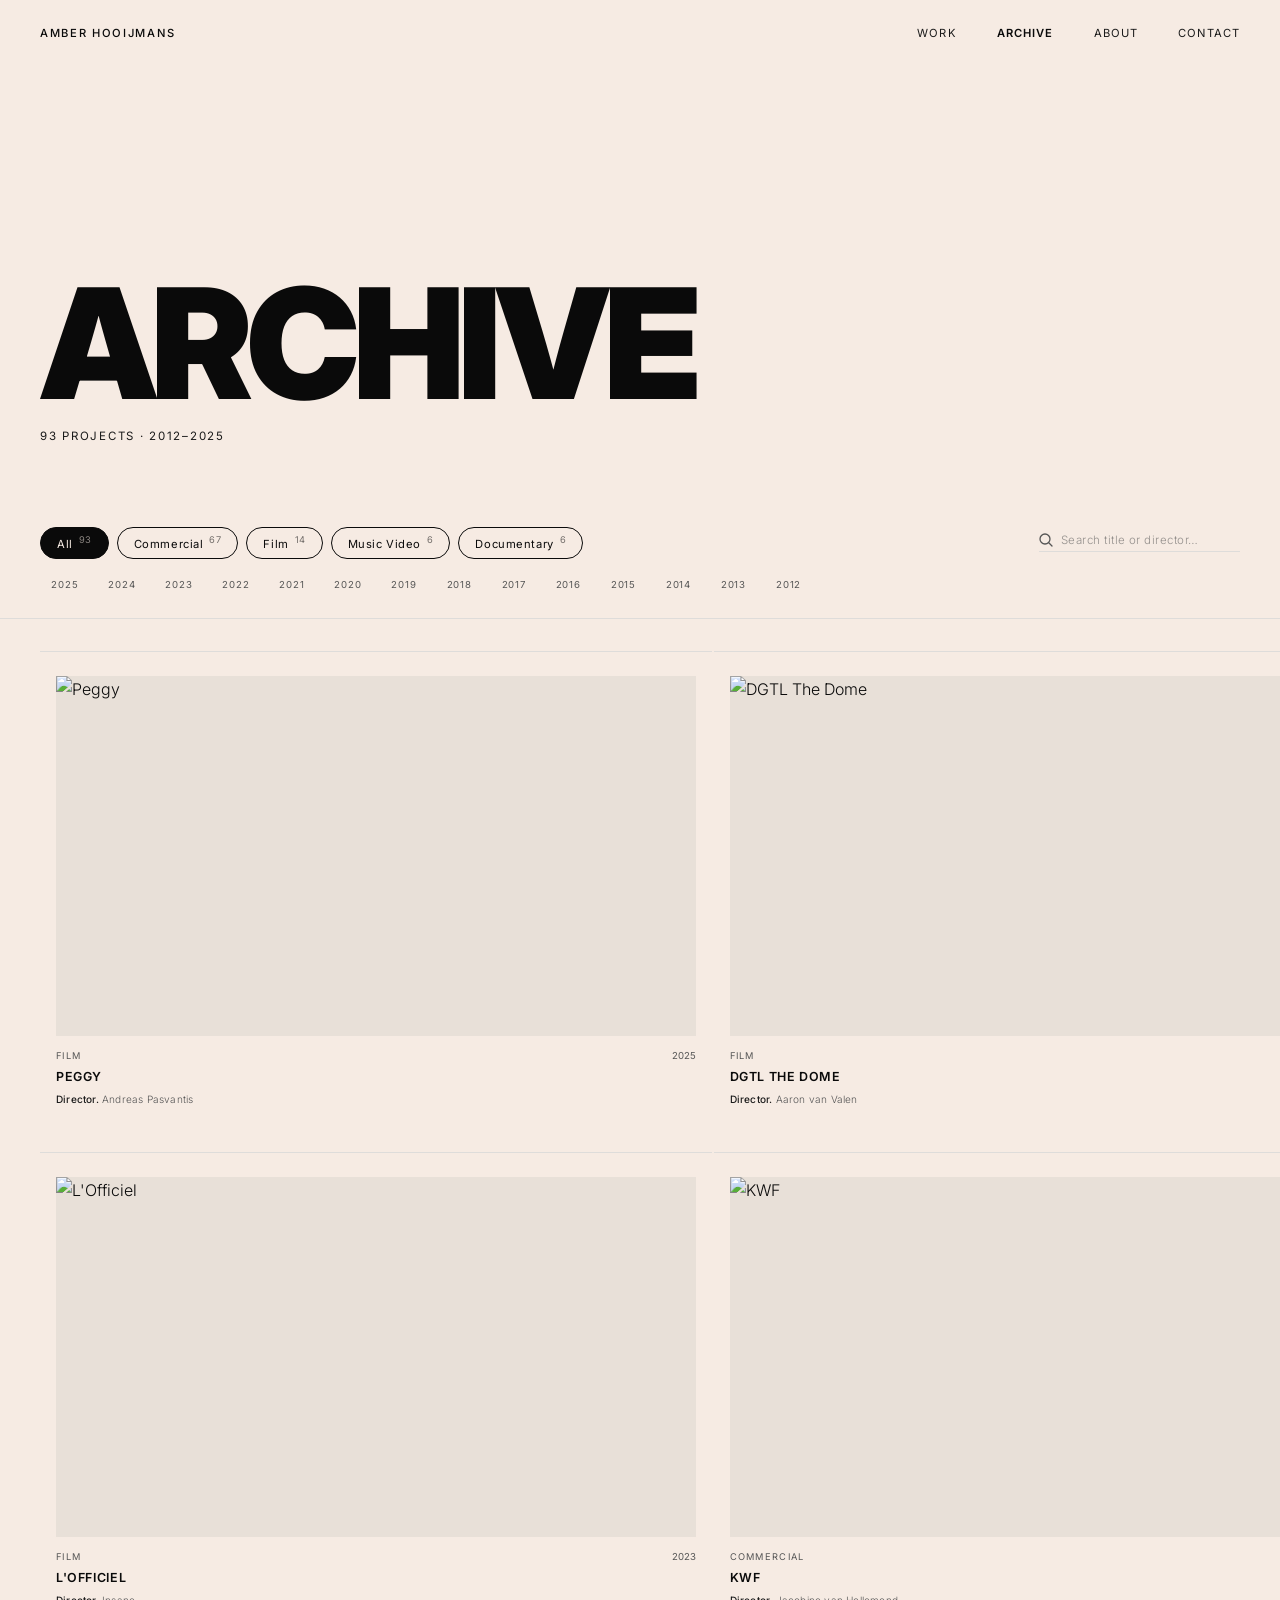
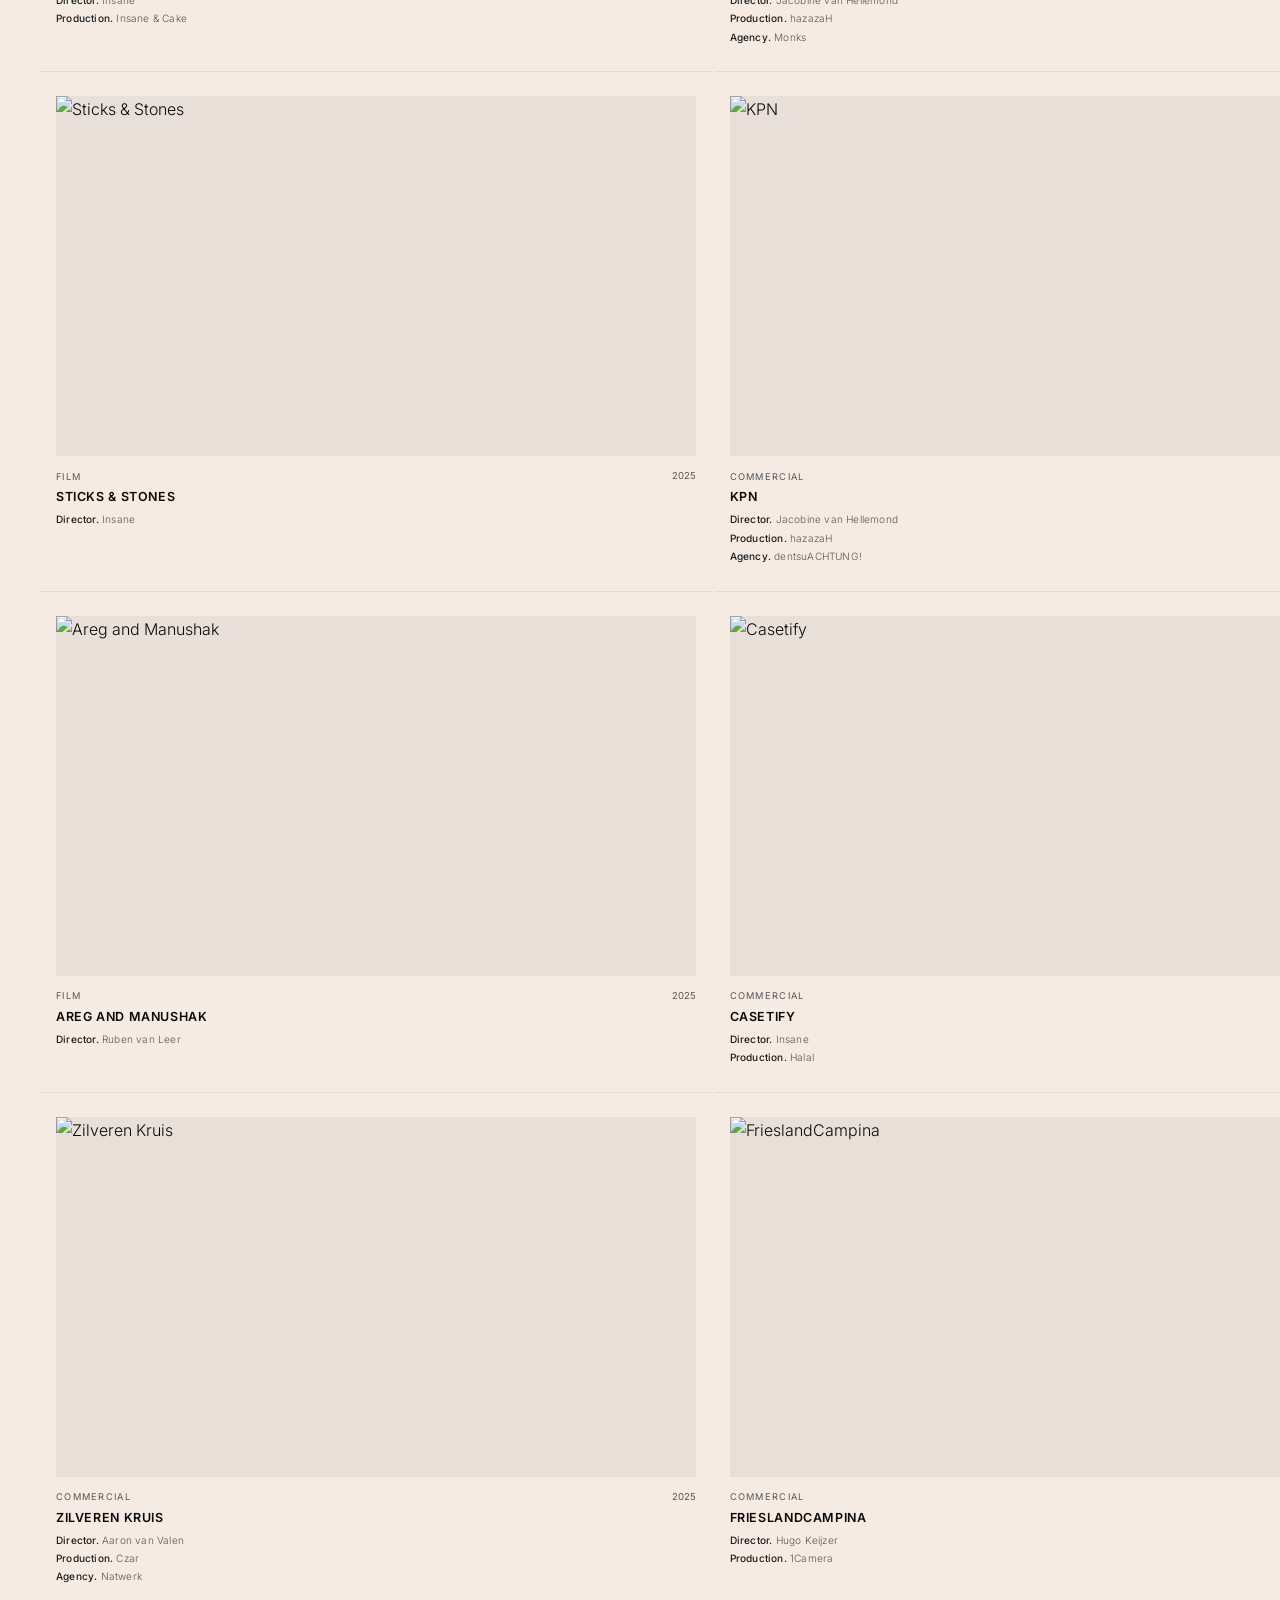
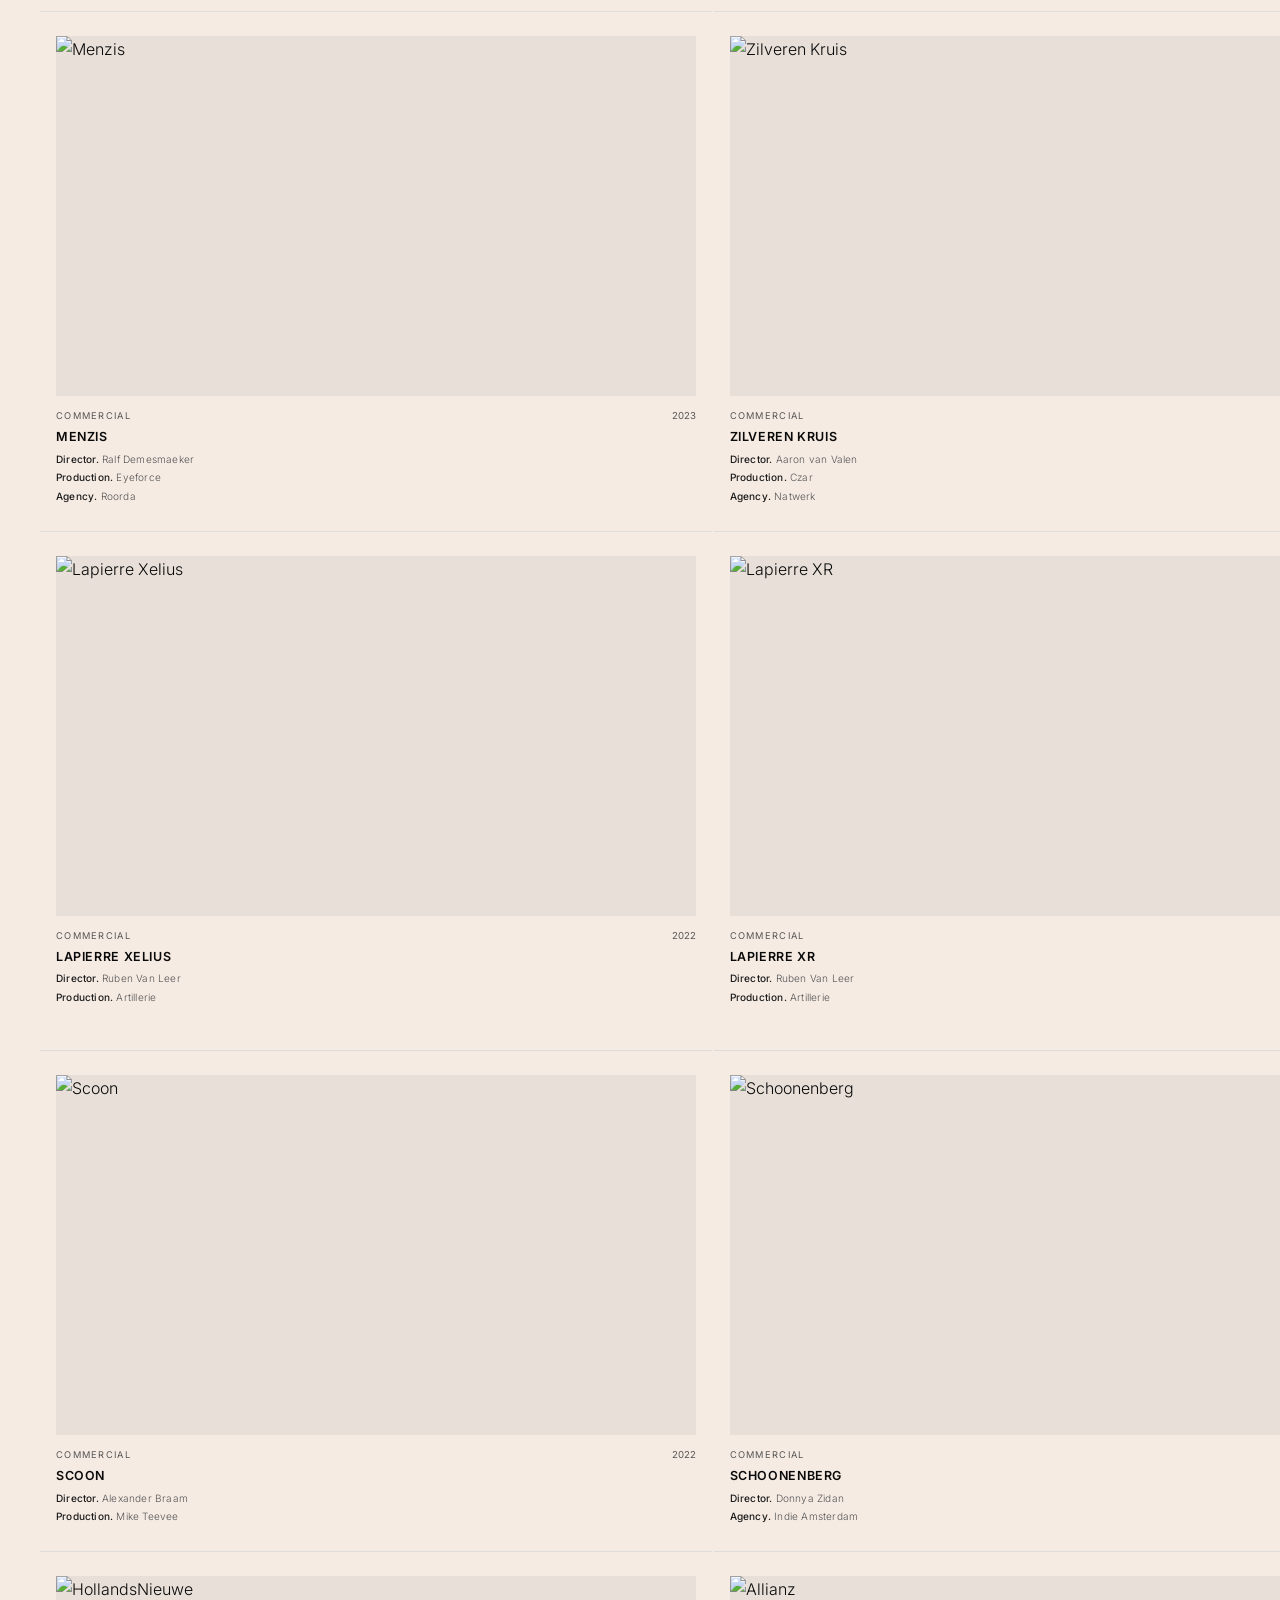
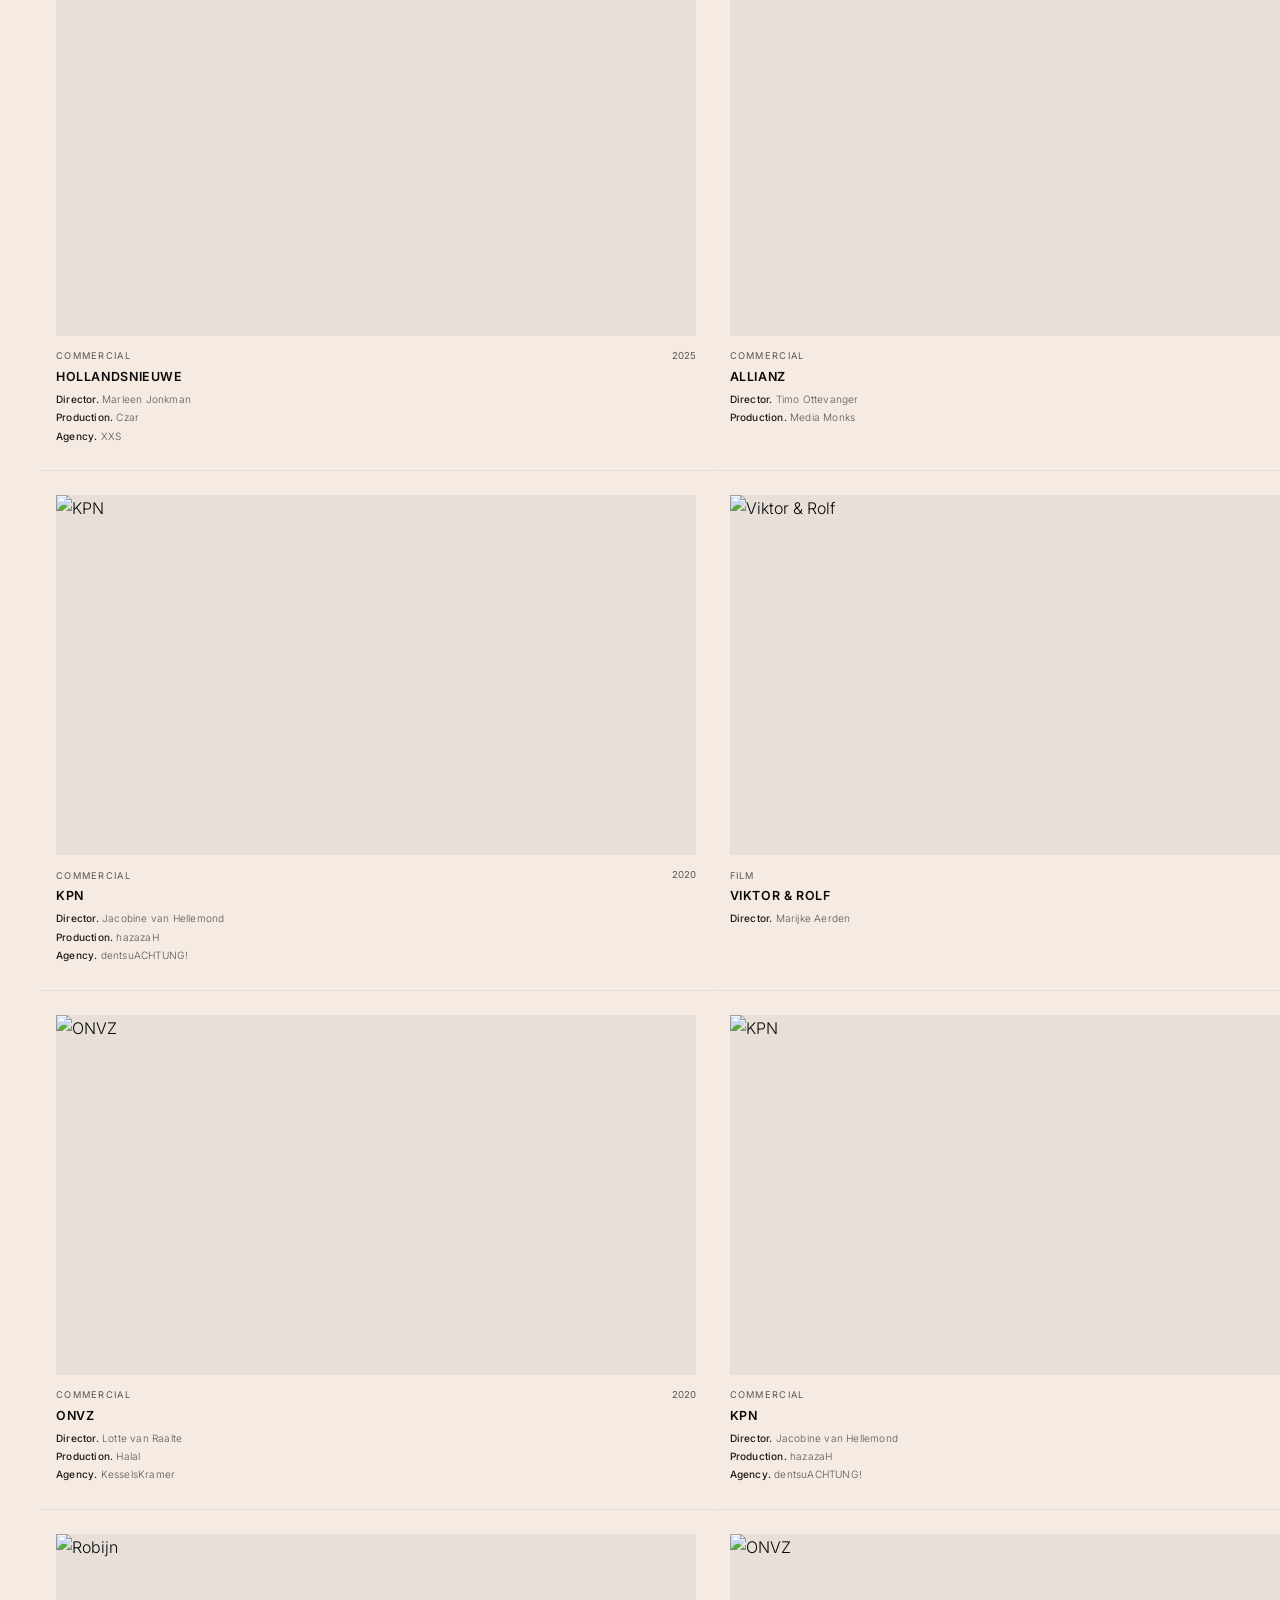
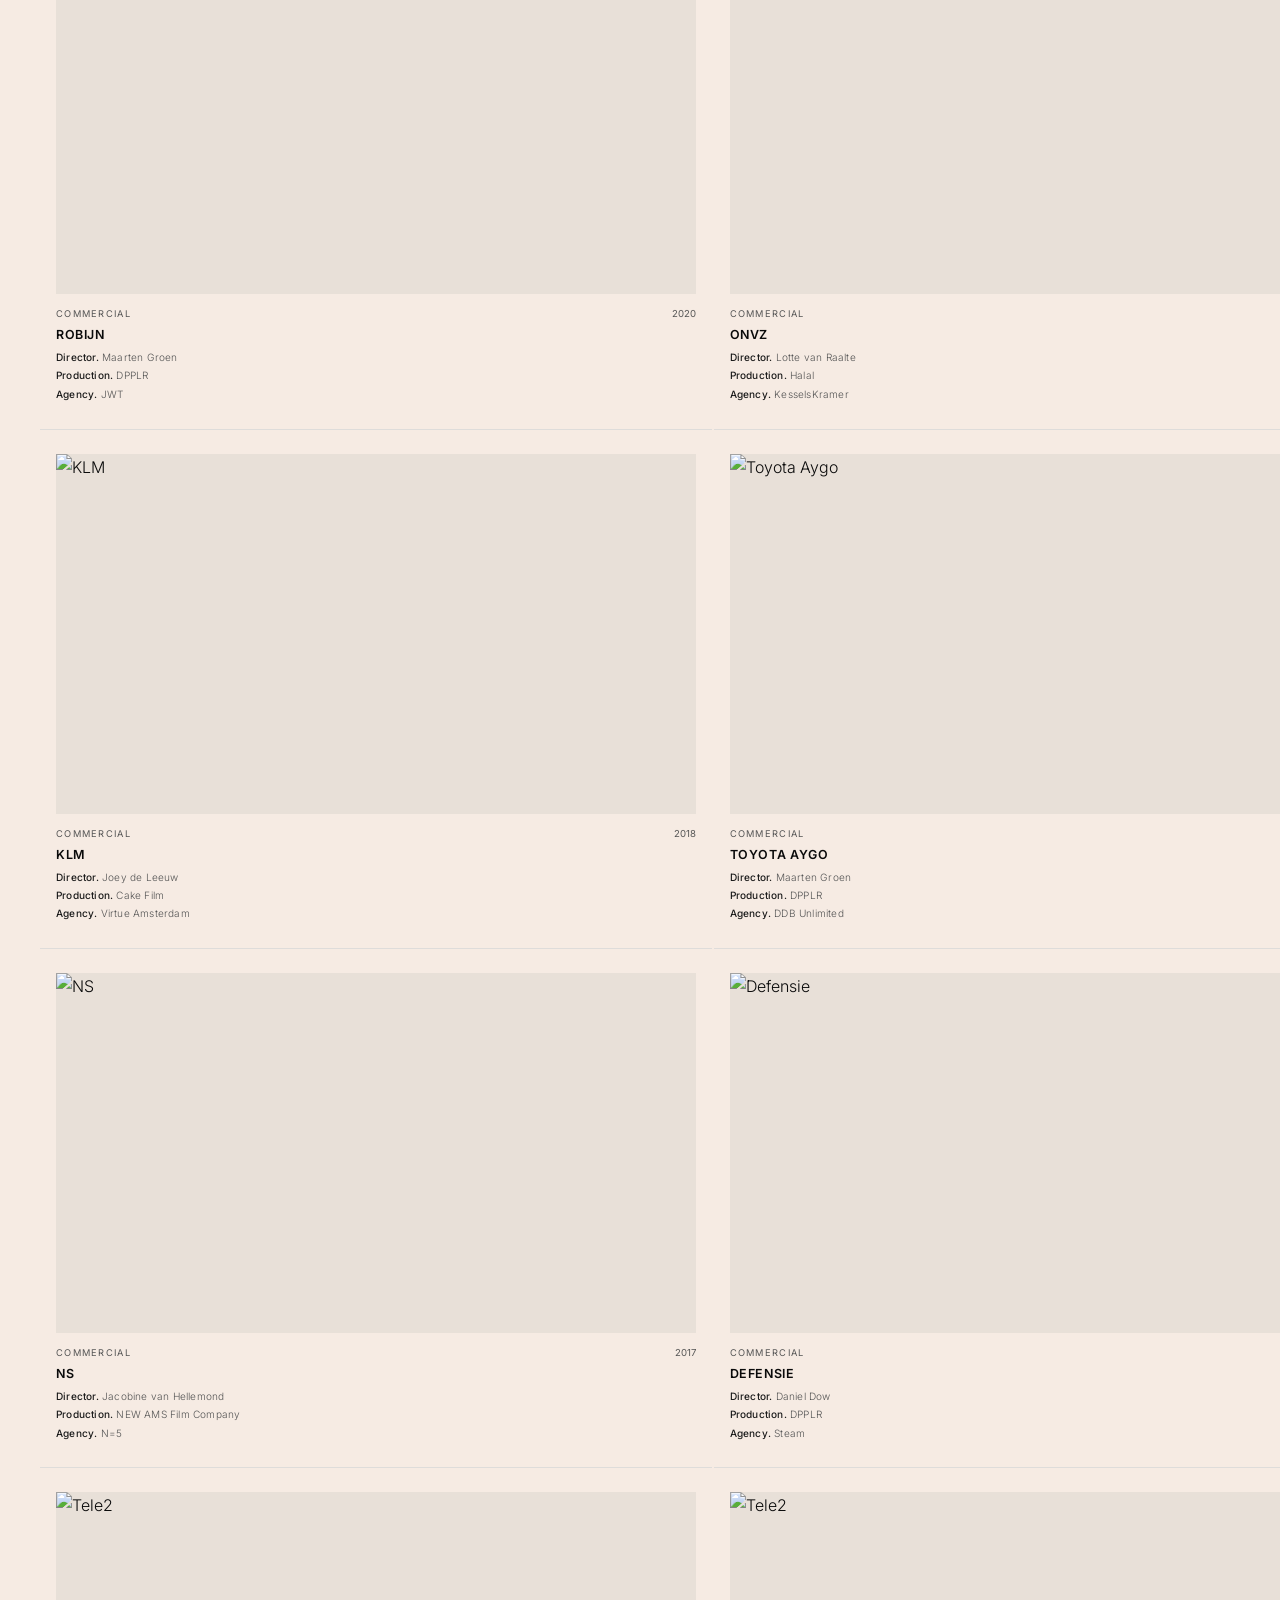
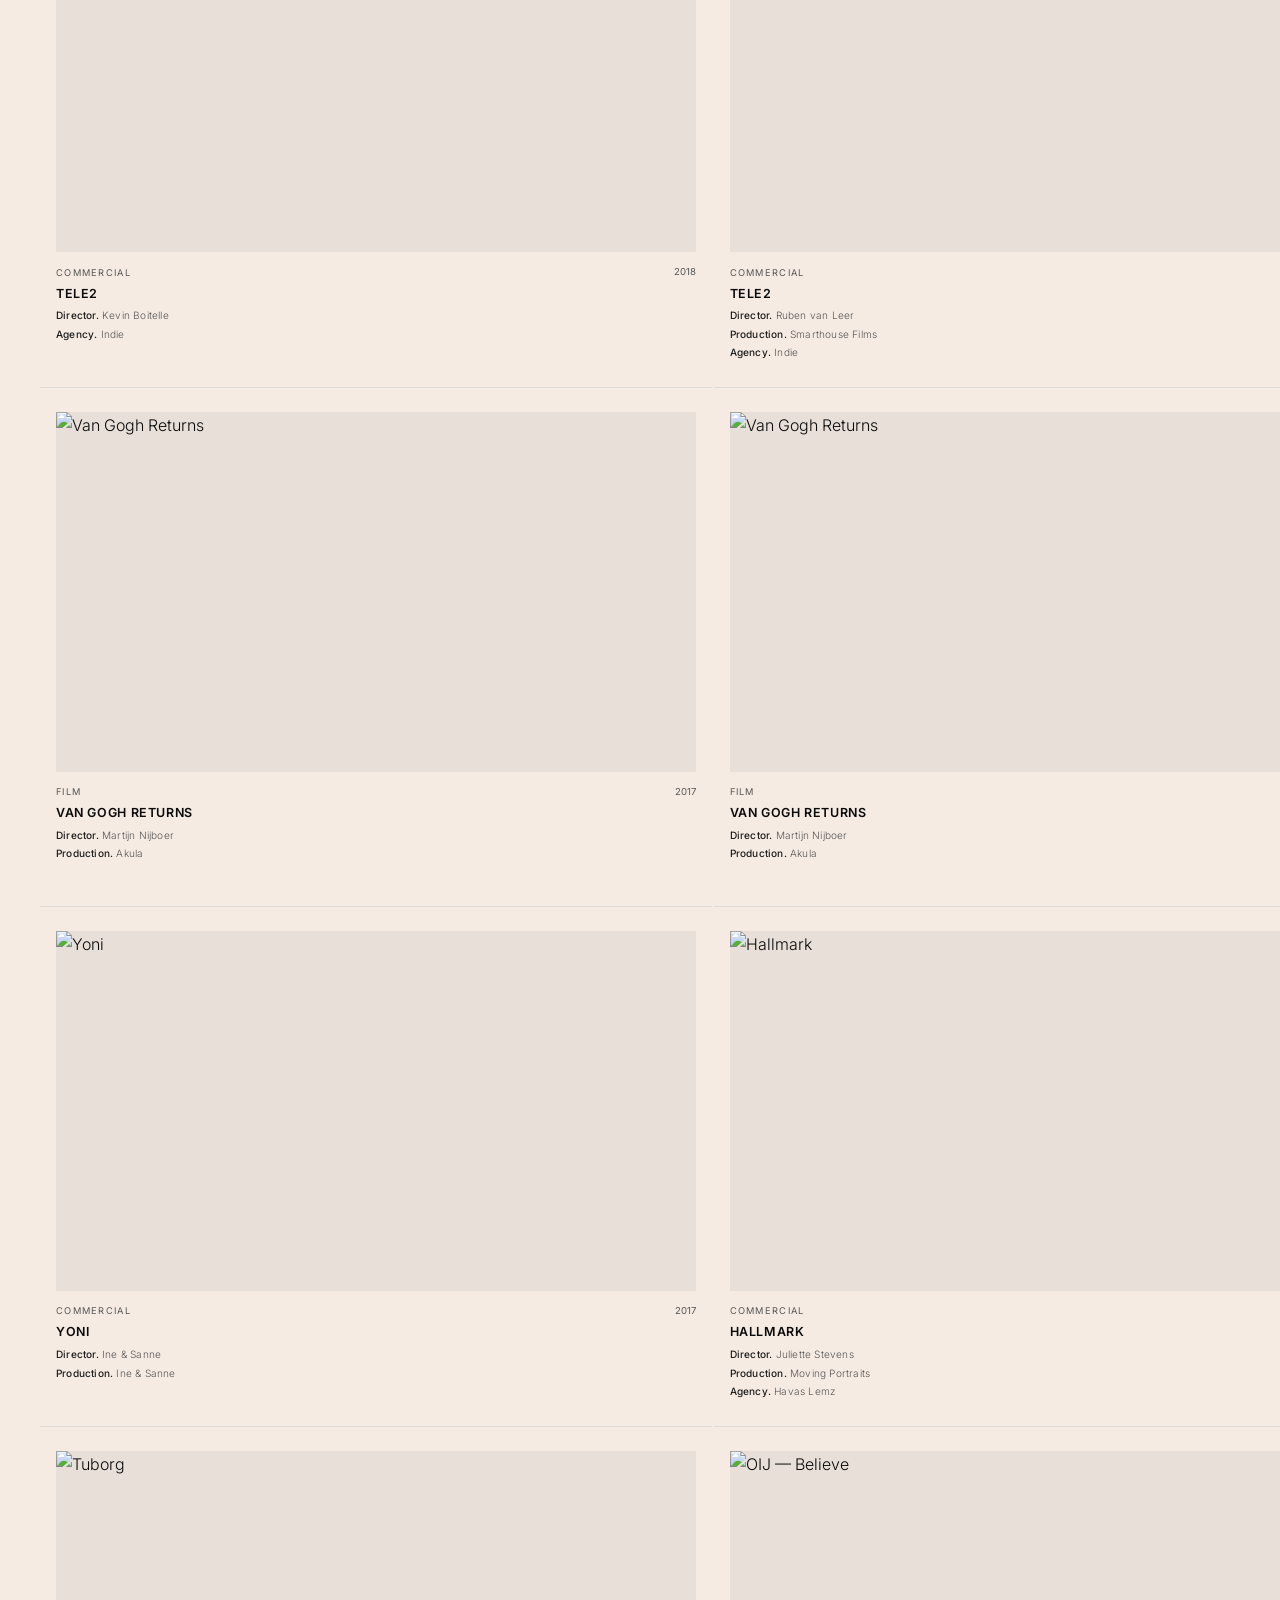
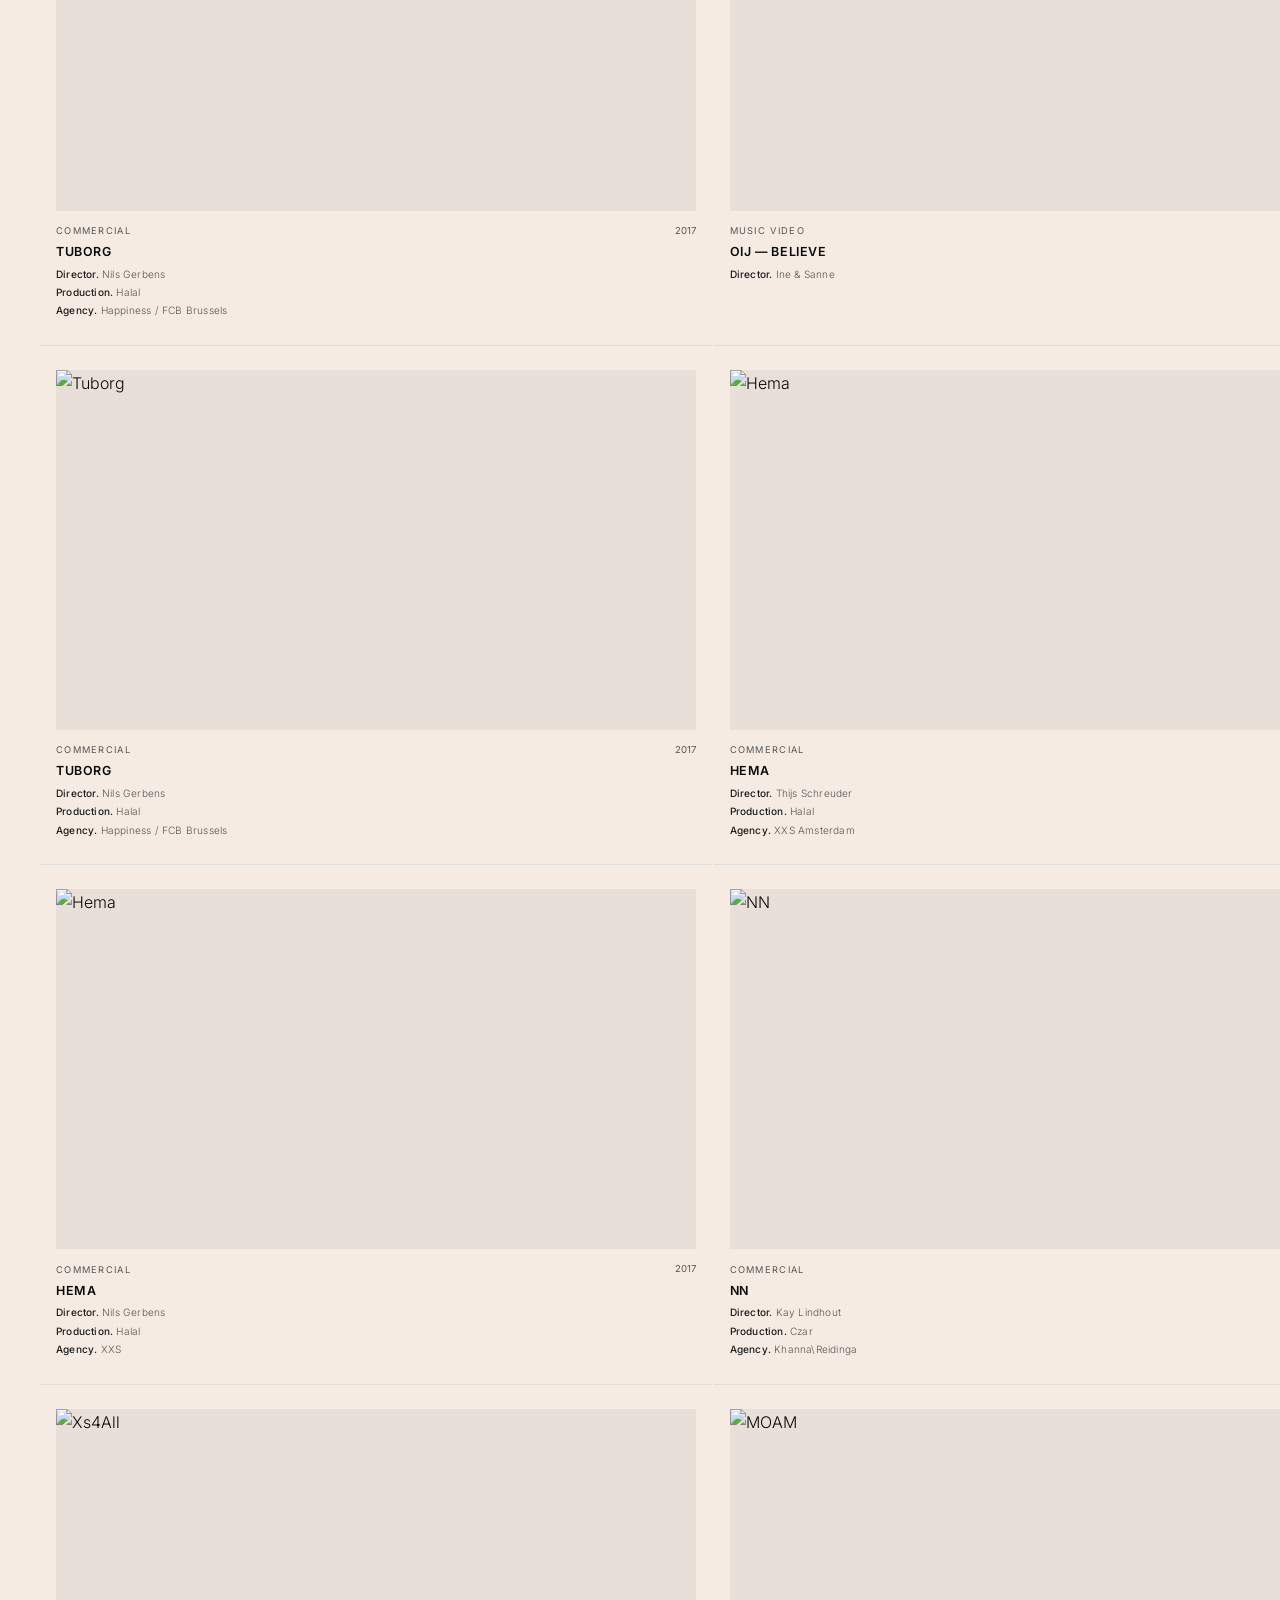
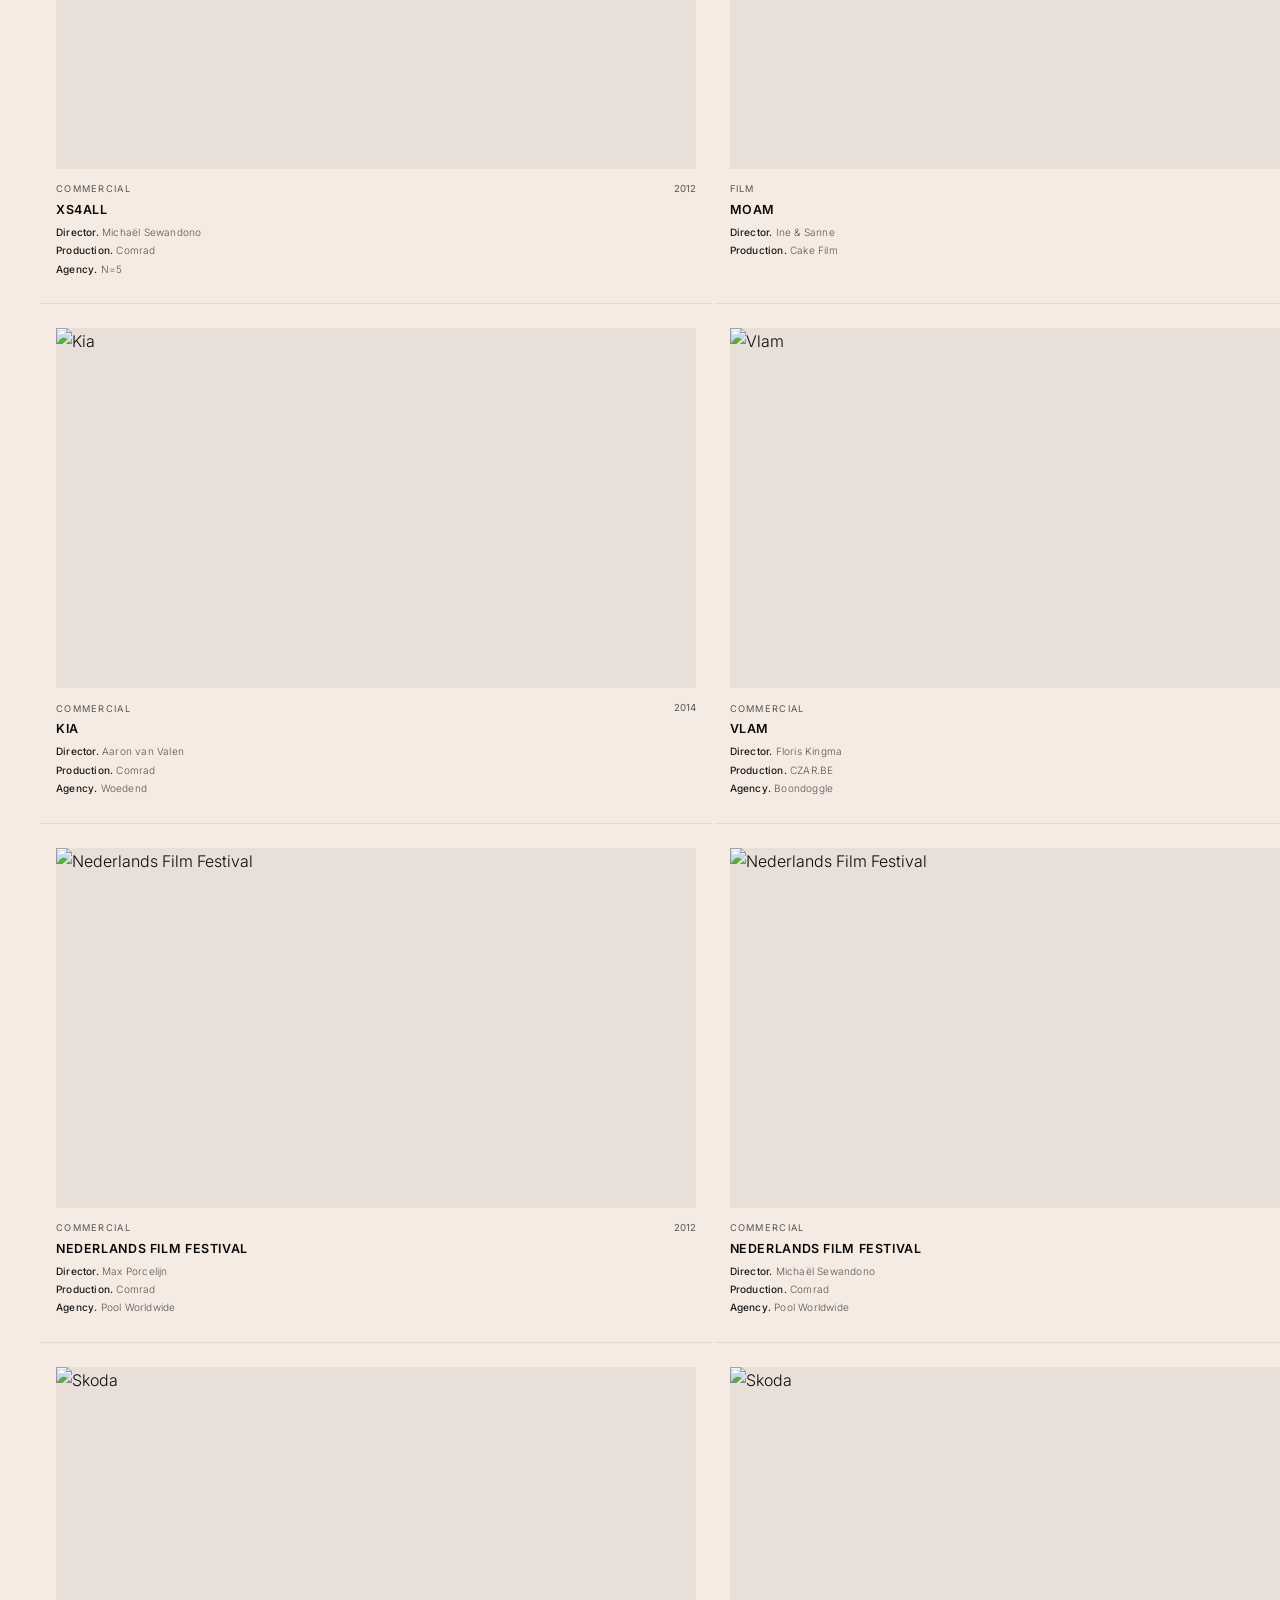
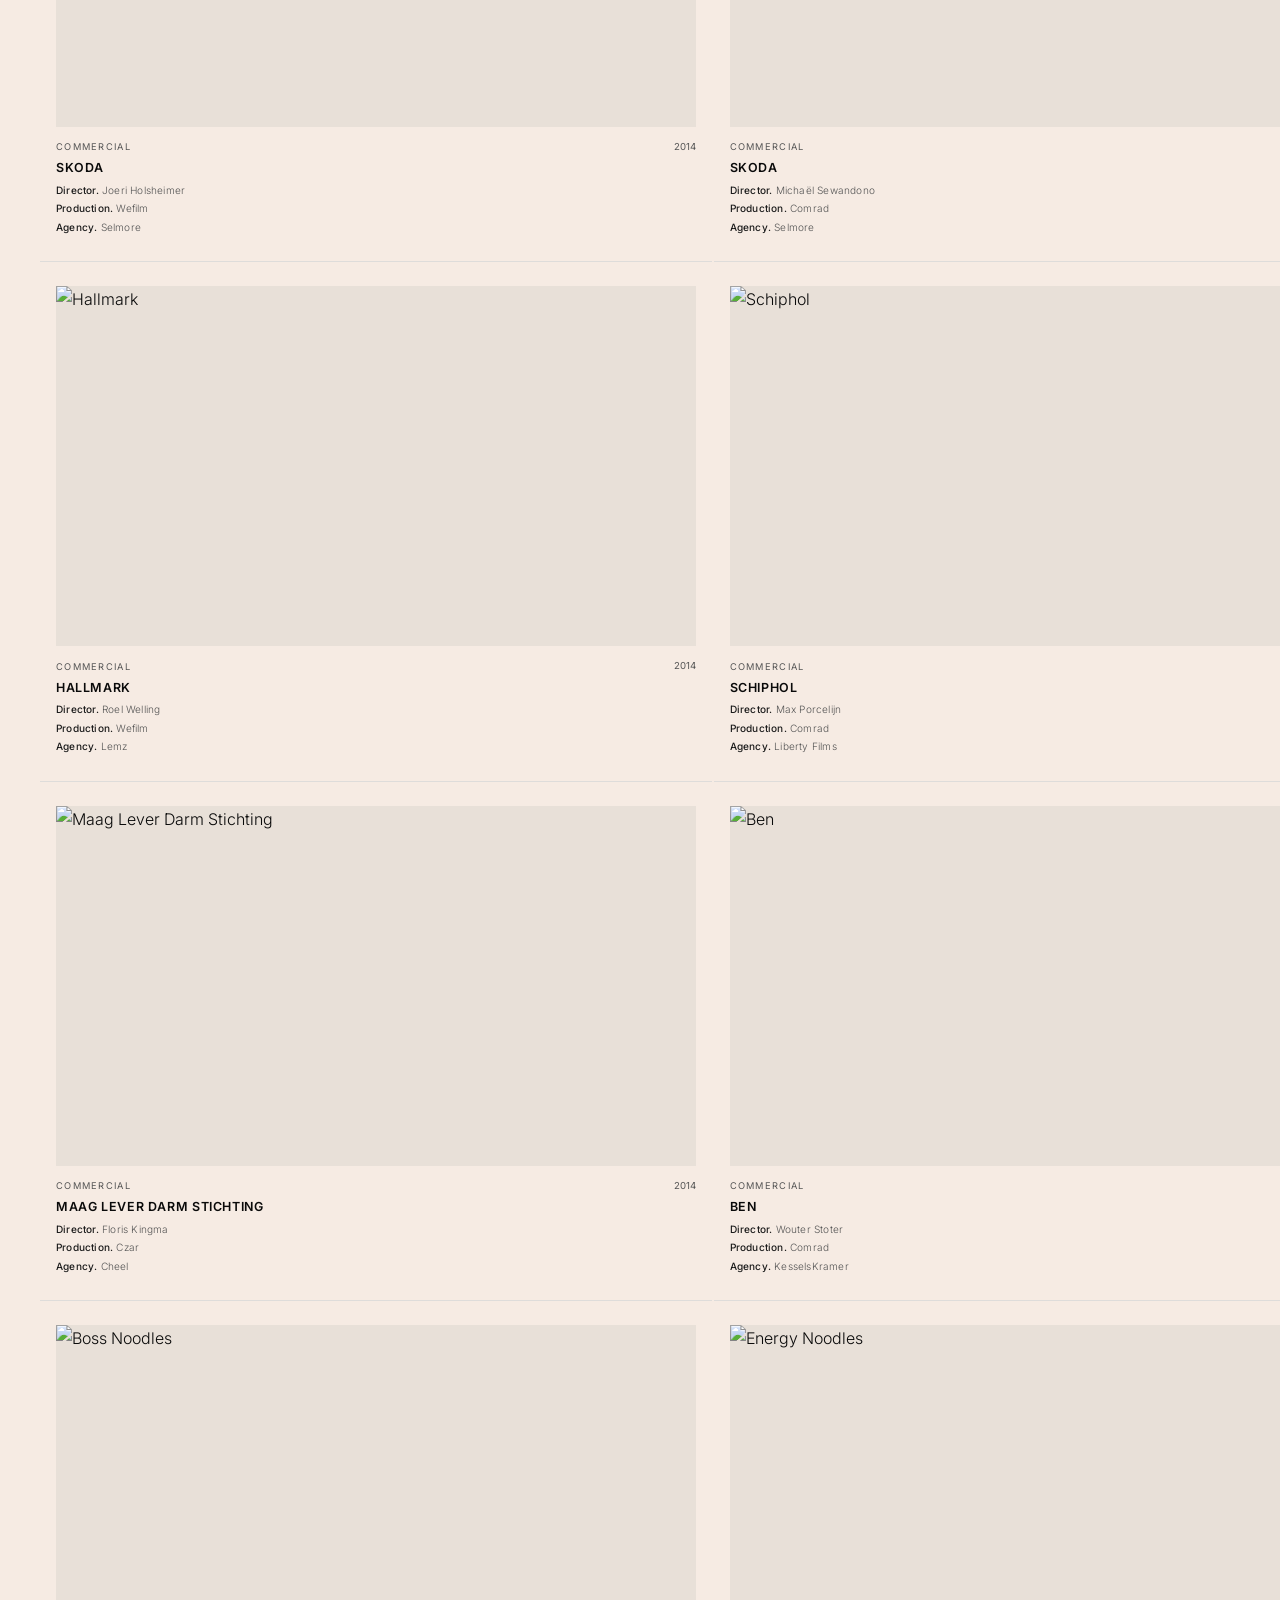
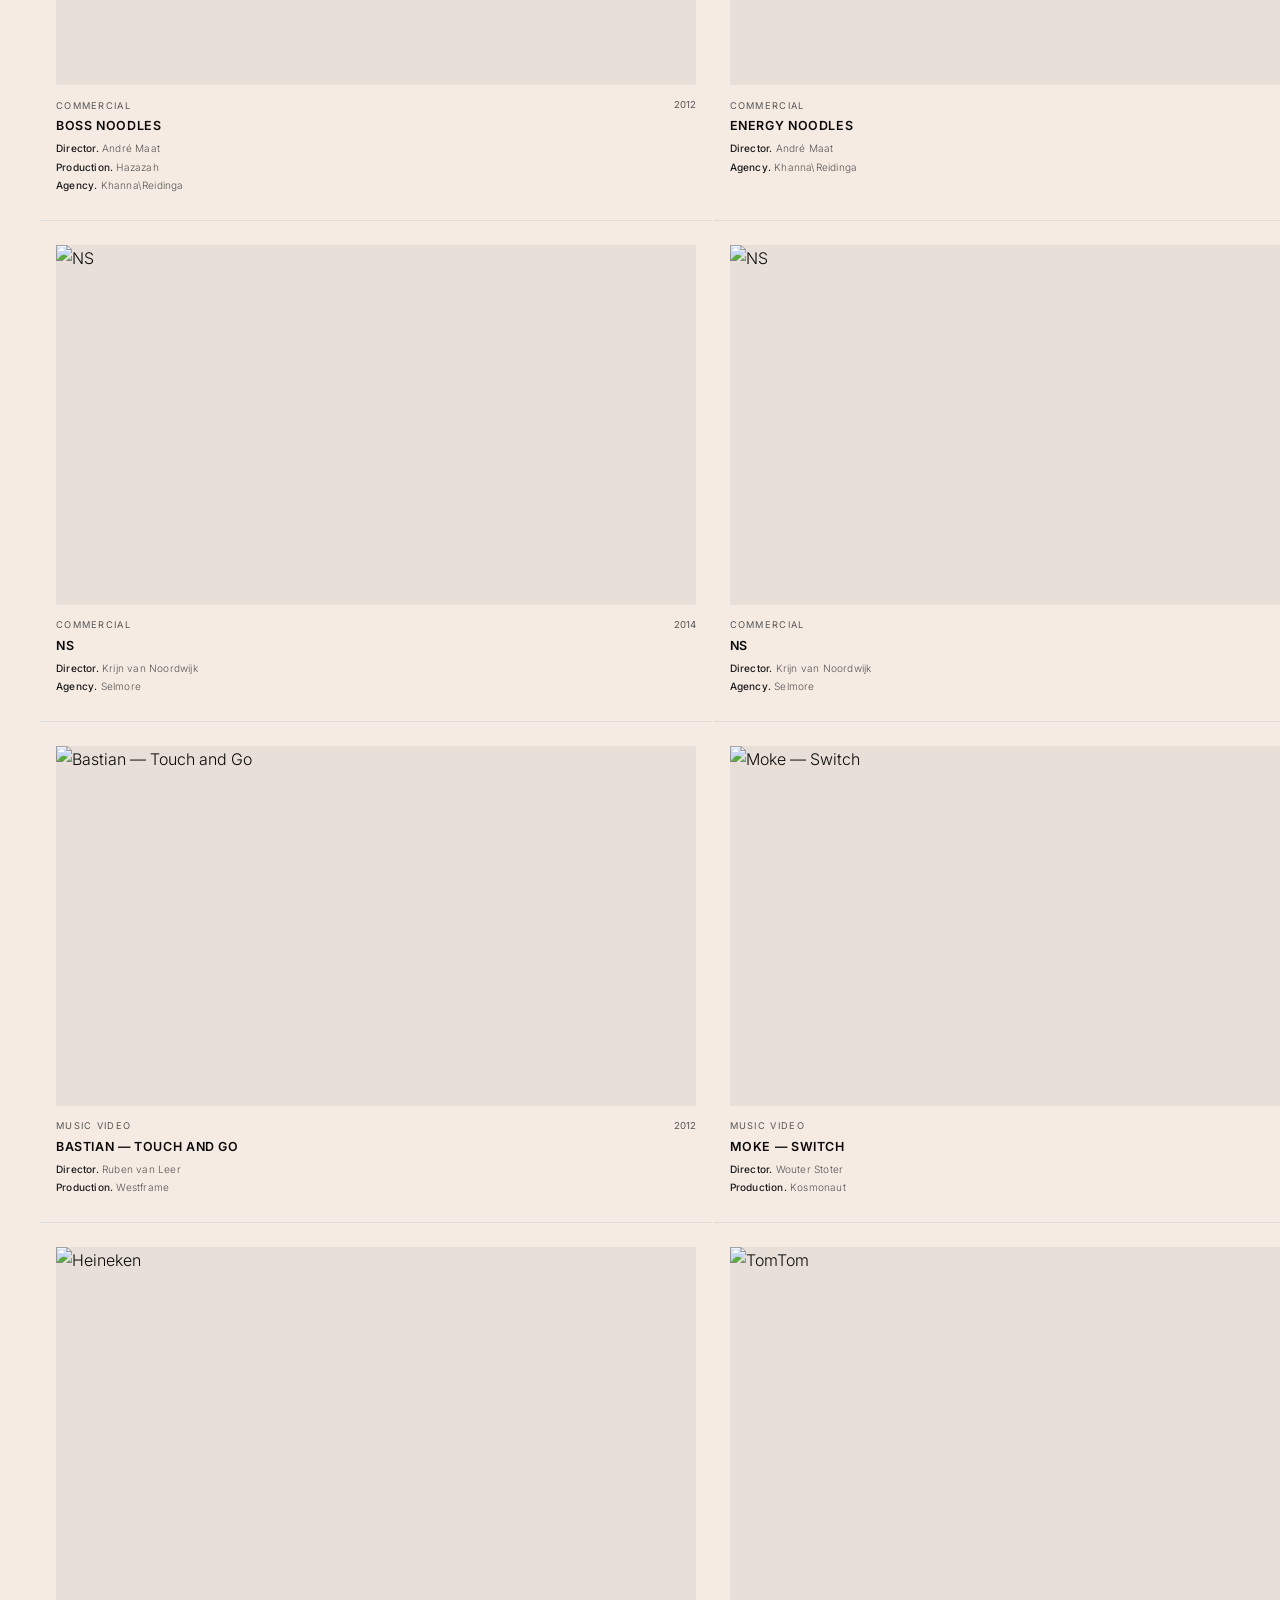
==== commit 29459894: "Archive page hero — match landing page treatment Replace flat header with full hero section: big bol" ====
--- a/archive.html
+++ b/archive.html
@@ -26,14 +26,15 @@
   </button>
 </nav>
 
-<!-- ARCHIVE HEADER -->
-<header class="arc-header">
-  <div class="arc-header-inner">
-    <span class="section-num">Archive</span>
-    <h1 class="arc-title-main">All Work</h1>
+<!-- ARCHIVE HERO -->
+<section class="arc-hero">
+  <div class="arc-hero-content">
+    <h1 class="arc-hero-title">
+      <span class="hero-line">Archive</span>
+    </h1>
     <p class="arc-subtitle" id="arcSubtitle">93 projects · 2012–2025</p>
   </div>
-</header>
+</section>
 
 <!-- FILTERS -->
 <div class="arc-filters" id="arcFilters">
--- a/css/style.css
+++ b/css/style.css
@@ -607,27 +607,37 @@
   color: var(--accent);
 }
 
+/* Credits — primary + extra sit side by side */
+.project-credits-wrap {
+  display: flex;
+  flex-direction: row;
+  align-items: flex-start;
+}
+
 /* Primary credits — always visible */
 .project-primary-credits {
+  flex-shrink: 0;
   display: flex;
   flex-direction: column;
   gap: 0.1rem;
 }
 
-/* Extra credits — revealed on hover */
+/* Extra credits — slide in as second column on hover */
 .project-extra-credits {
-  max-height: 0;
   overflow: hidden;
+  max-width: 0;
   opacity: 0;
   display: flex;
   flex-direction: column;
   gap: 0.1rem;
-  transition: max-height 0.4s var(--ease), opacity 0.35s ease;
+  padding-left: 0;
+  transition: max-width 0.45s var(--ease), opacity 0.35s ease, padding-left 0.45s var(--ease);
 }
 
 .project-item:hover .project-extra-credits {
-  max-height: 200px;
+  max-width: 260px;
   opacity: 1;
+  padding-left: 1.25rem;
 }
 
 .credit-line {
@@ -1066,38 +1076,32 @@
 }
 
 /* Header */
-.arc-header {
-  padding: 8rem 2.5rem 3rem;
-  max-width: 1440px;
-  margin: 0 auto;
-  border-bottom: 1px solid var(--border);
-}
-
-.arc-header-inner .section-num {
-  font-size: 0.65rem;
-  font-weight: 400;
-  letter-spacing: 0.18em;
-  text-transform: uppercase;
-  color: var(--text-dim);
+.arc-hero {
+  min-height: 55vh;
+  display: flex;
+  flex-direction: column;
+  justify-content: flex-end;
+  padding: 0 2.5rem 3rem;
+}
+
+.arc-hero-content {
+  position: relative;
+}
+
+.arc-hero-title {
   display: block;
-  margin-bottom: 0.75rem;
-}
-
-.arc-title-main {
-  font-family: var(--sans);
-  font-size: clamp(2.5rem, 6vw, 5rem);
-  font-weight: 900;
-  letter-spacing: -0.03em;
-  line-height: 1;
-  color: var(--text);
-  margin-bottom: 0.75rem;
+  margin-bottom: 1rem;
 }
 
 .arc-subtitle {
-  font-size: 0.8rem;
-  font-weight: 300;
-  color: var(--text-dim);
-  letter-spacing: 0.05em;
+  font-family: var(--sans);
+  font-size: 0.72rem;
+  font-weight: 400;
+  letter-spacing: 0.15em;
+  text-transform: uppercase;
+  color: var(--text-muted);
+  opacity: 0;
+  animation: fade-up 0.6s var(--ease) 1.5s forwards;
 }
 
 /* Filters */
@@ -1349,7 +1353,7 @@
 }
 
 @media (max-width: 768px) {
-  .arc-header { padding: 7rem 1.5rem 2rem; }
+  .arc-hero { padding: 0 1.5rem 2.5rem; min-height: 45vh; }
   .arc-filters { padding: 1.5rem 1.5rem 1rem; top: 55px; }
   .arc-filter-top { flex-direction: column; align-items: flex-start; gap: 1rem; }
   .arc-search-wrap { min-width: 100%; }
@@ -1357,6 +1361,6 @@
 }
 
 @media (max-width: 480px) {
-  .arc-title-main { font-size: 2.5rem; }
+  .arc-hero { min-height: 40vh; }
   .year-btn { font-size: 0.58rem; padding: 0.15rem 0.55rem; }
 }
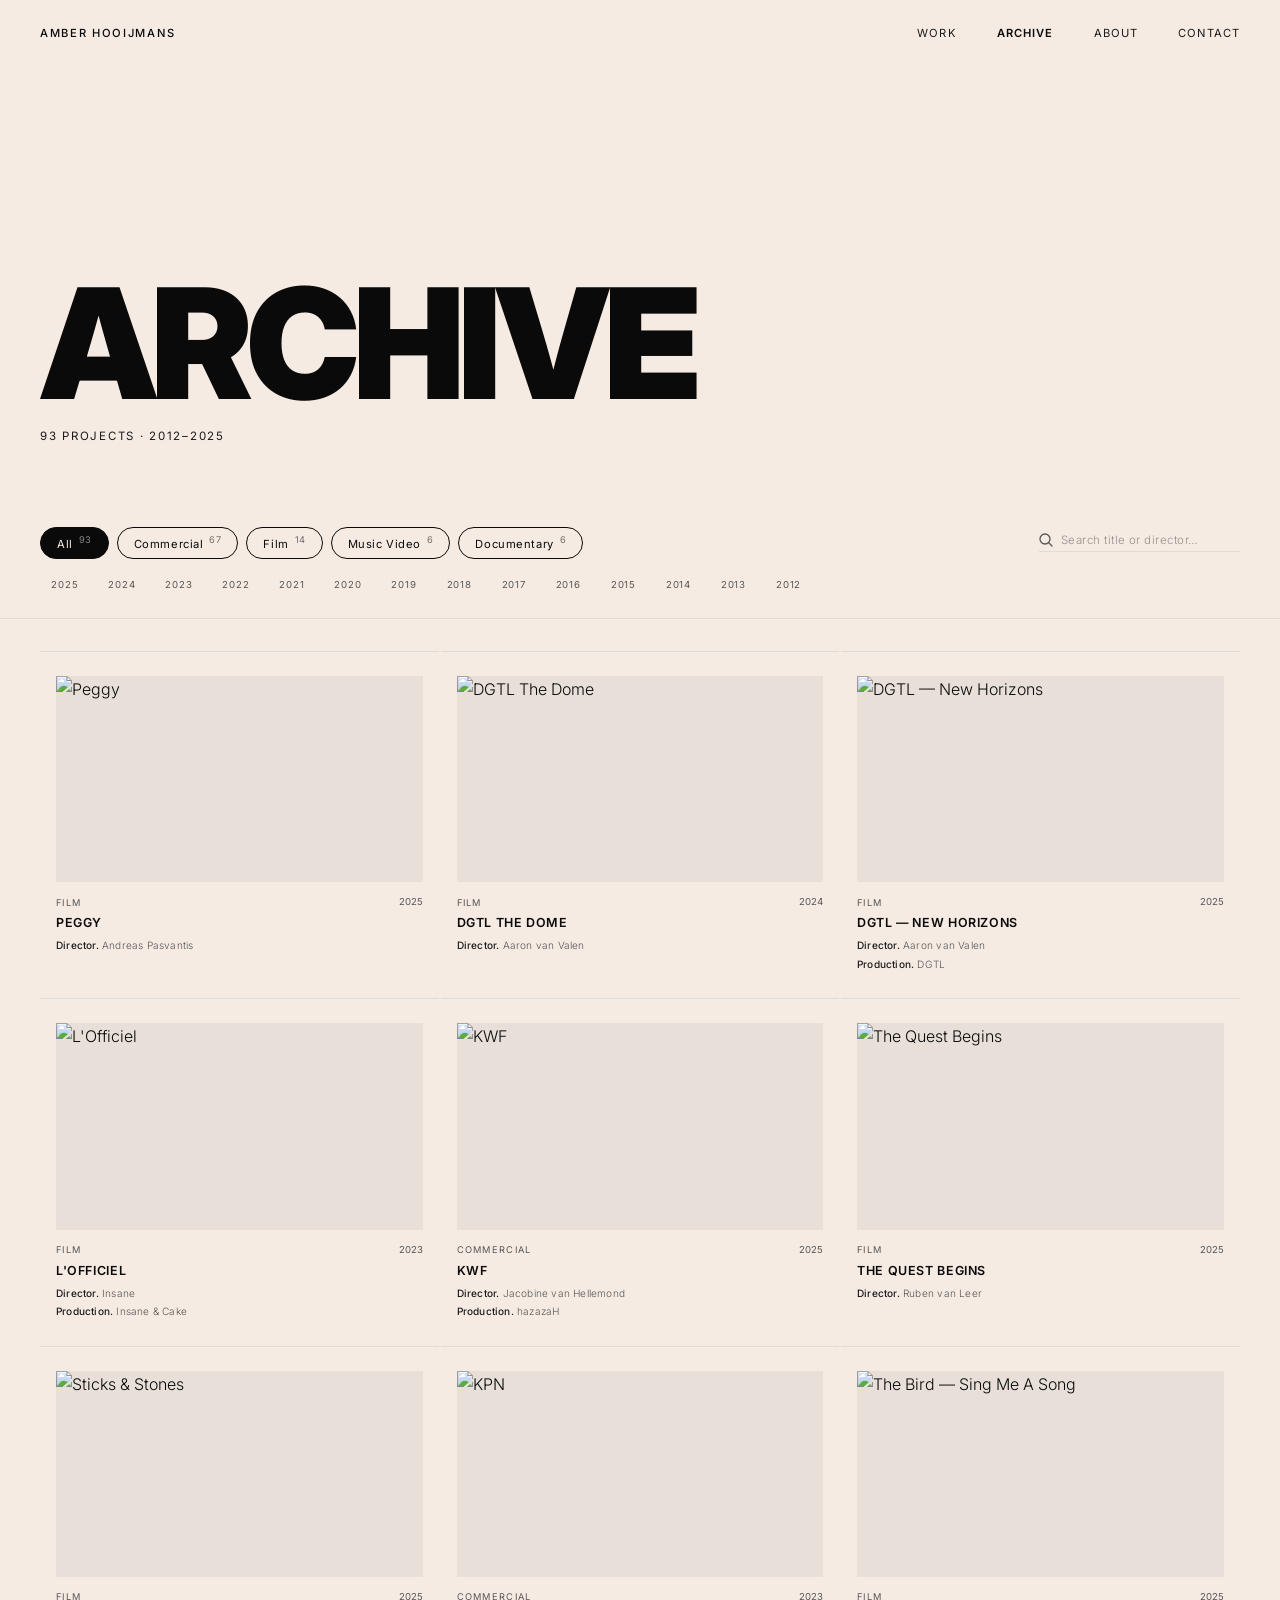
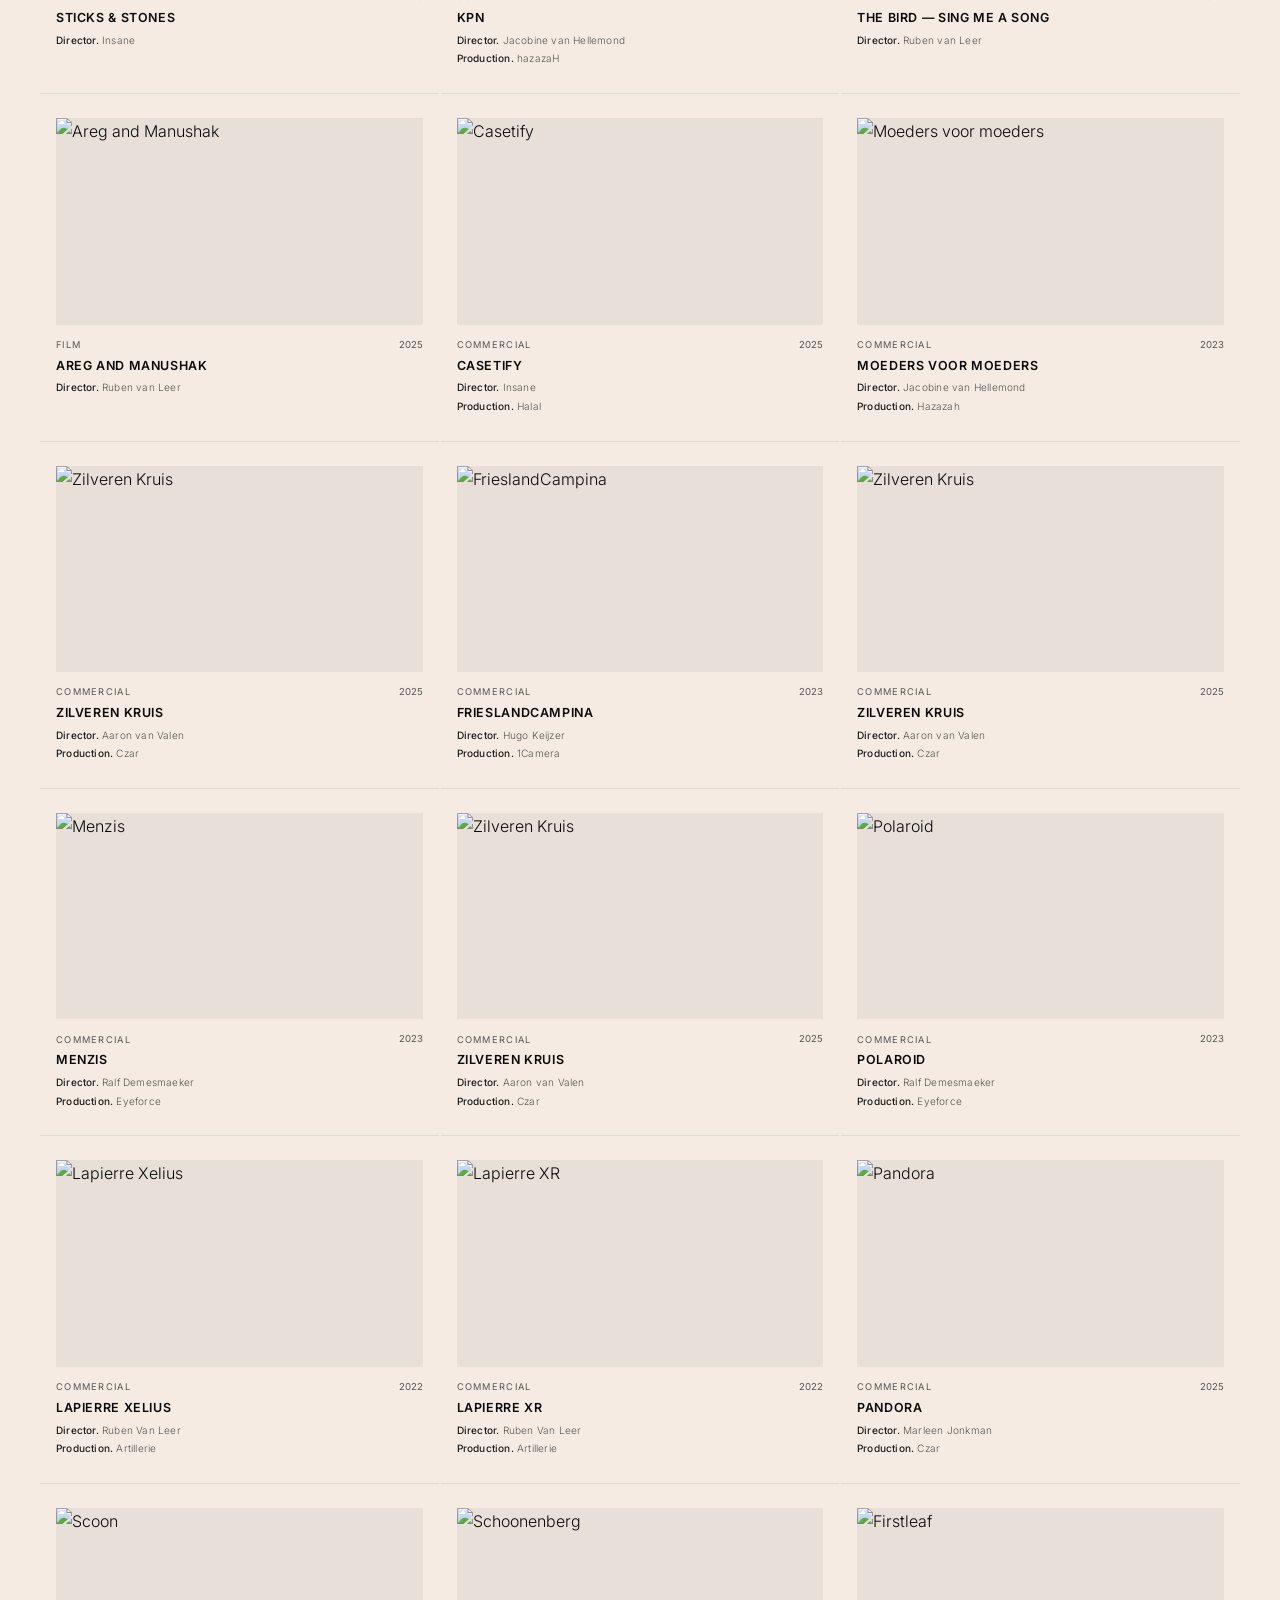
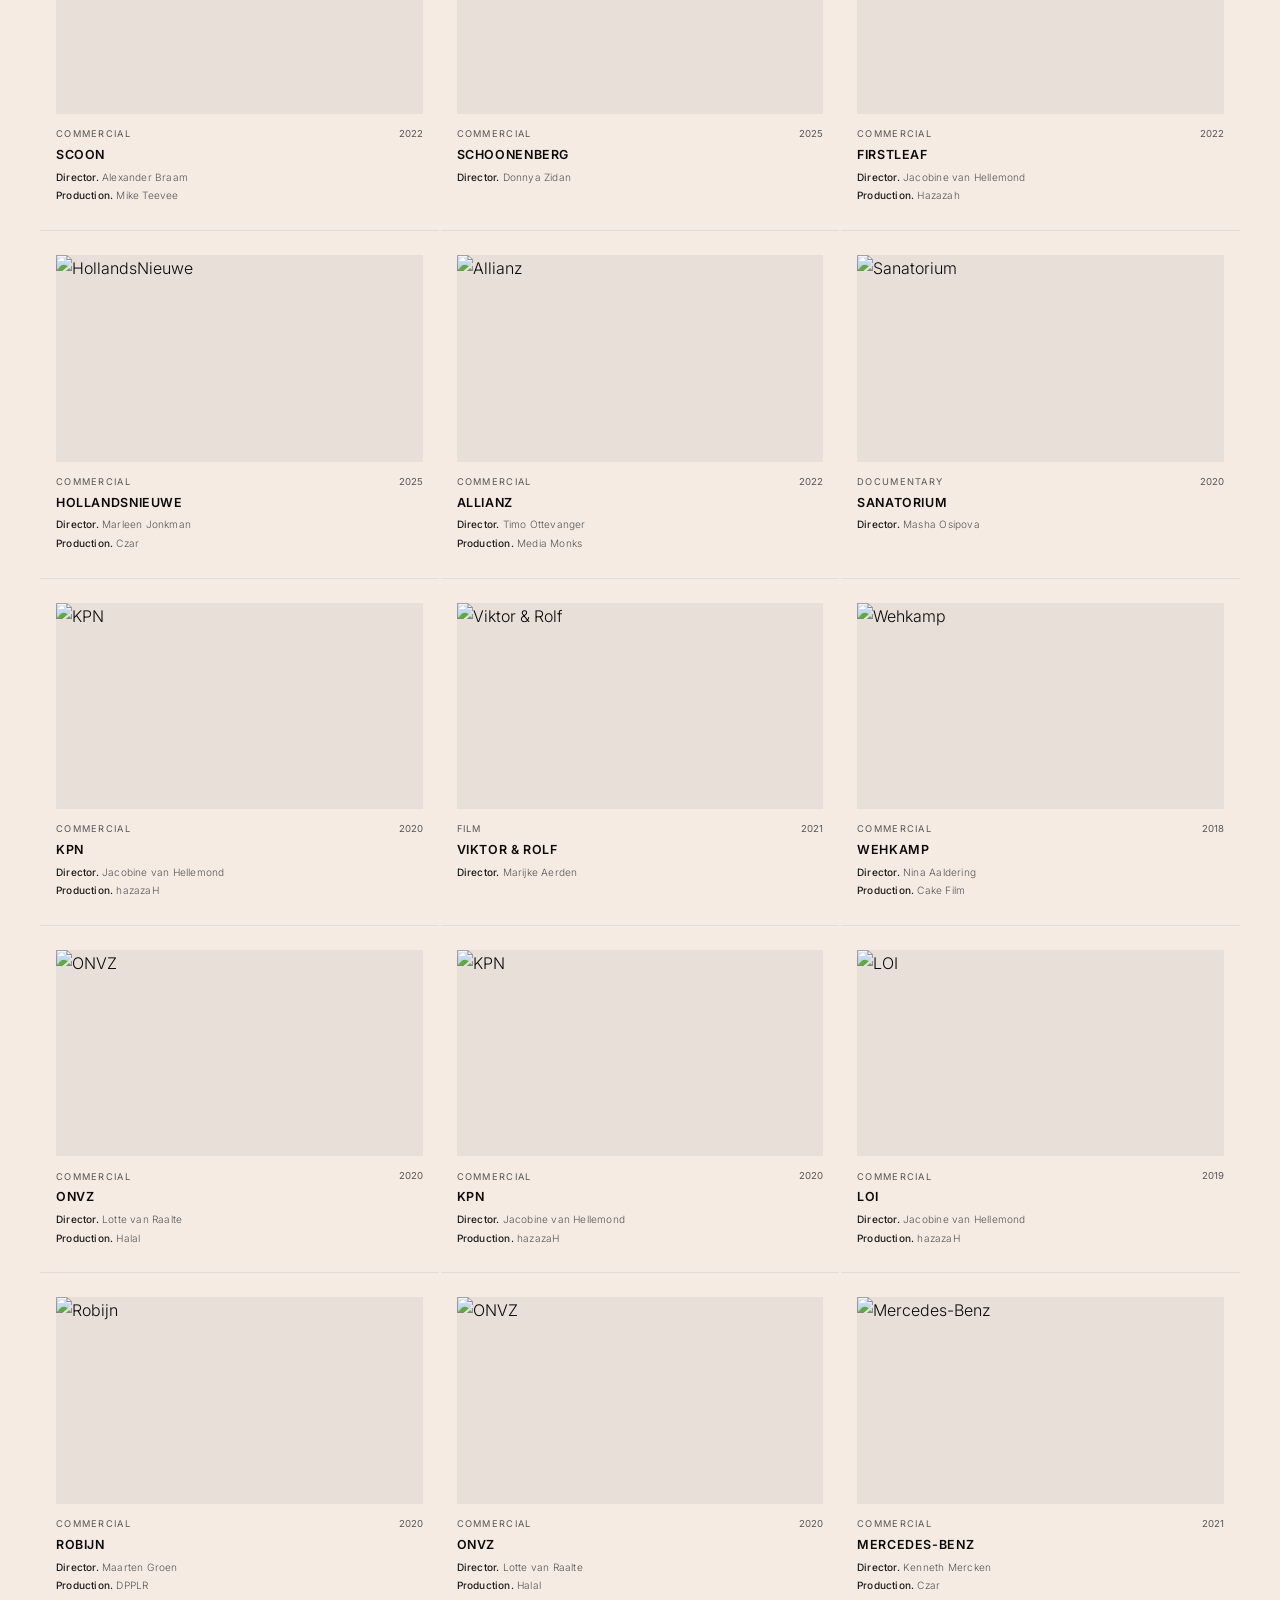
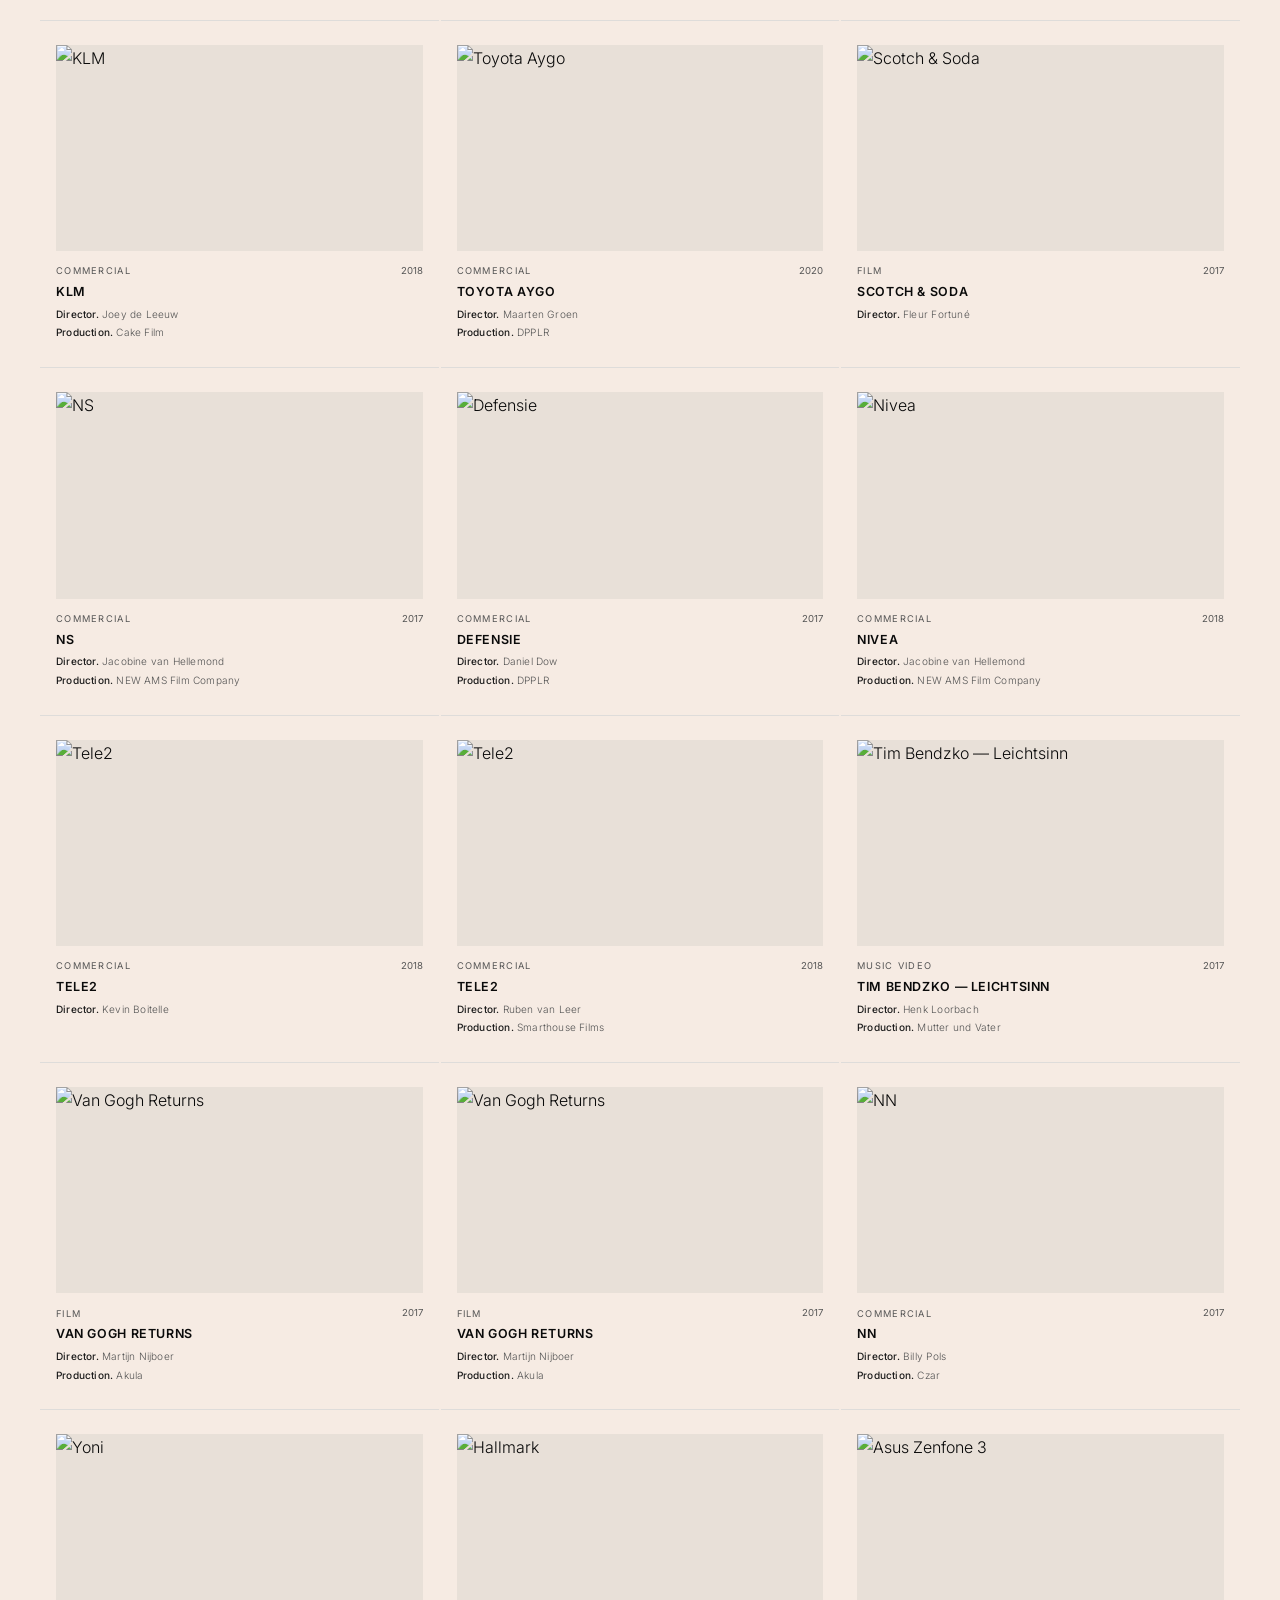
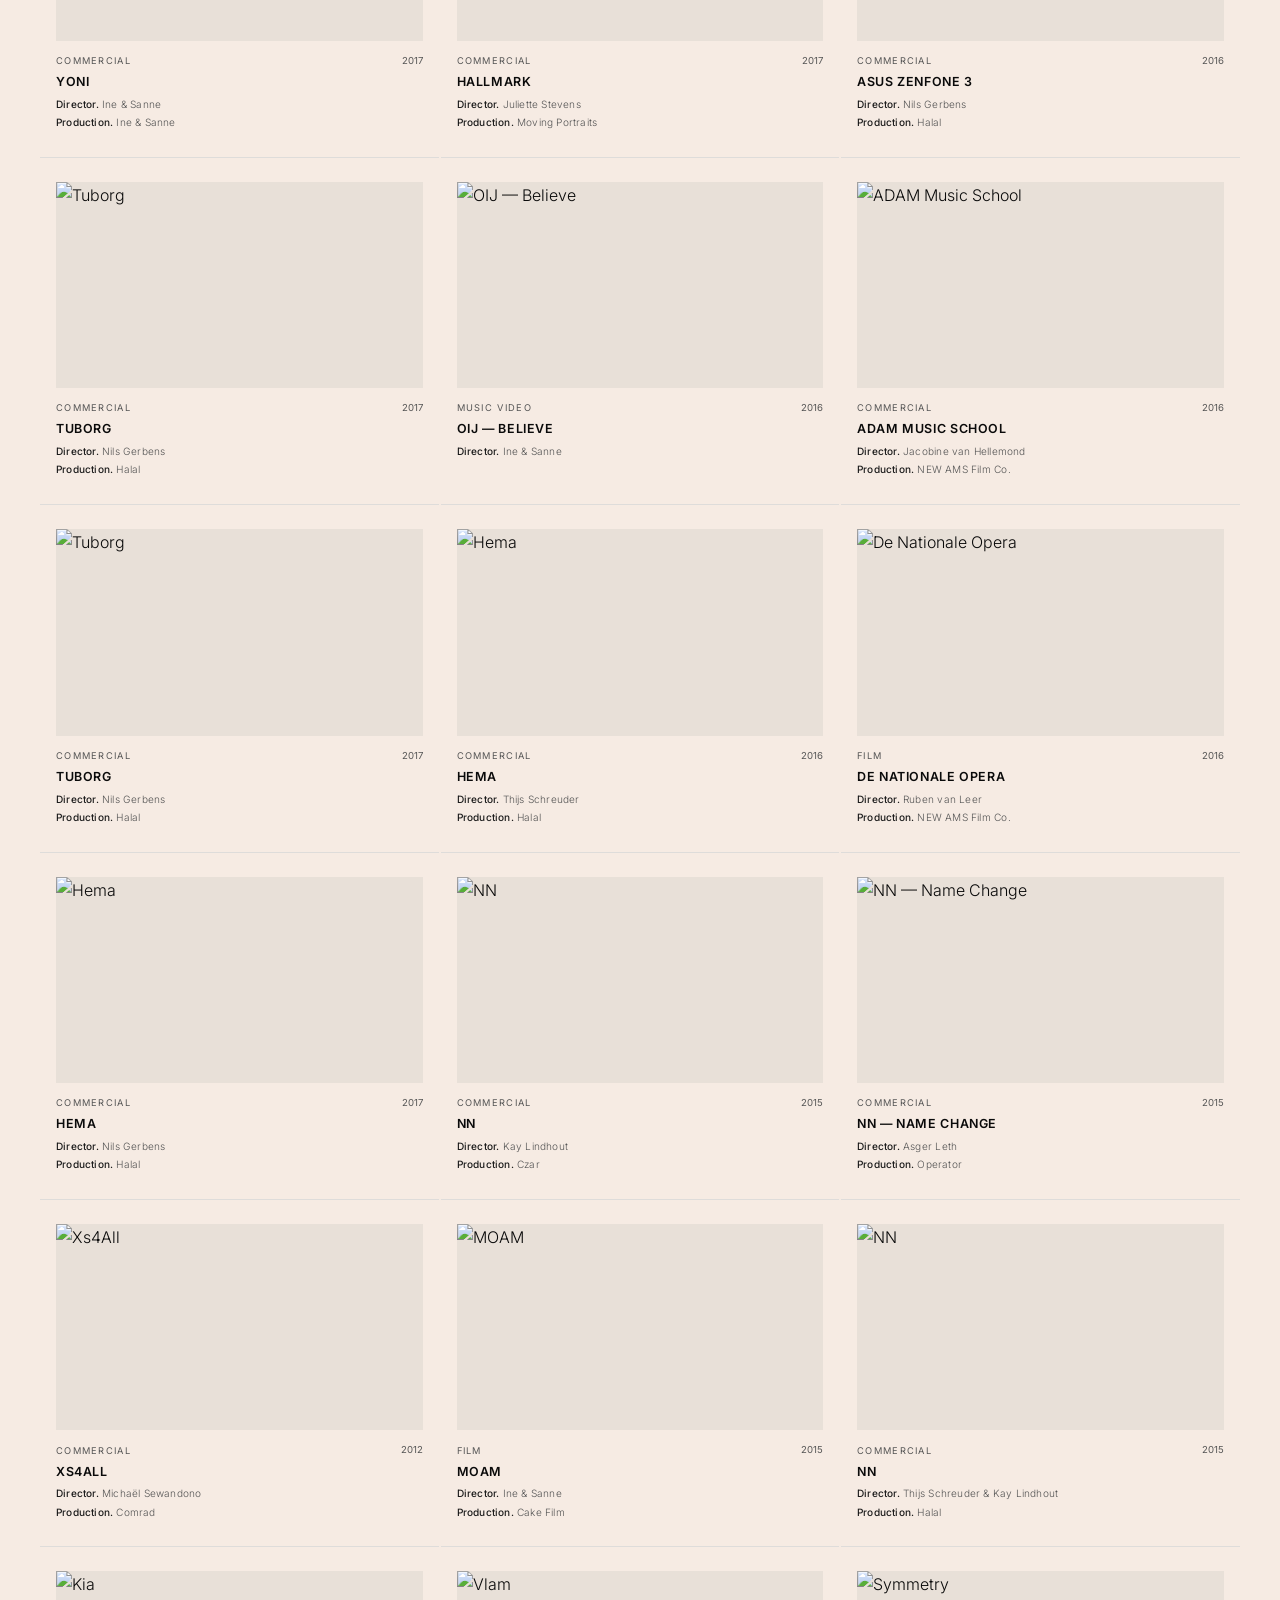
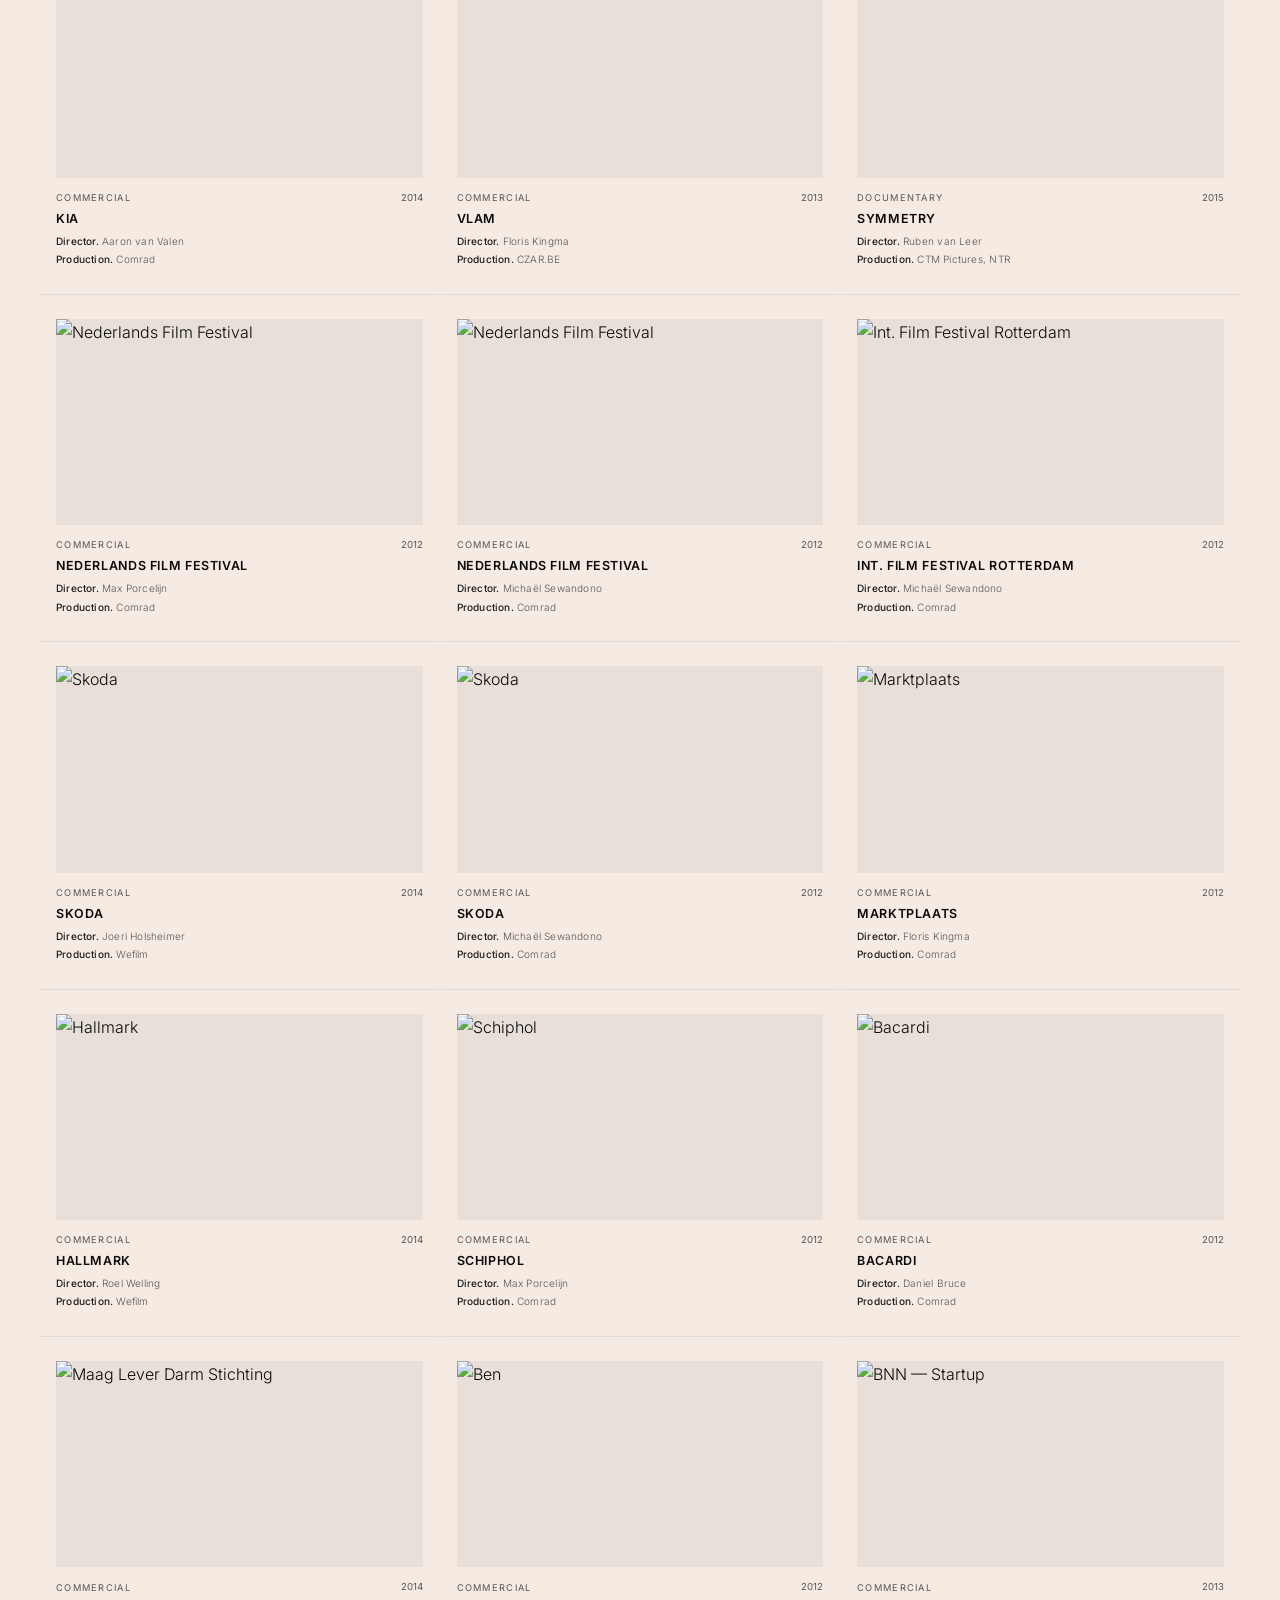
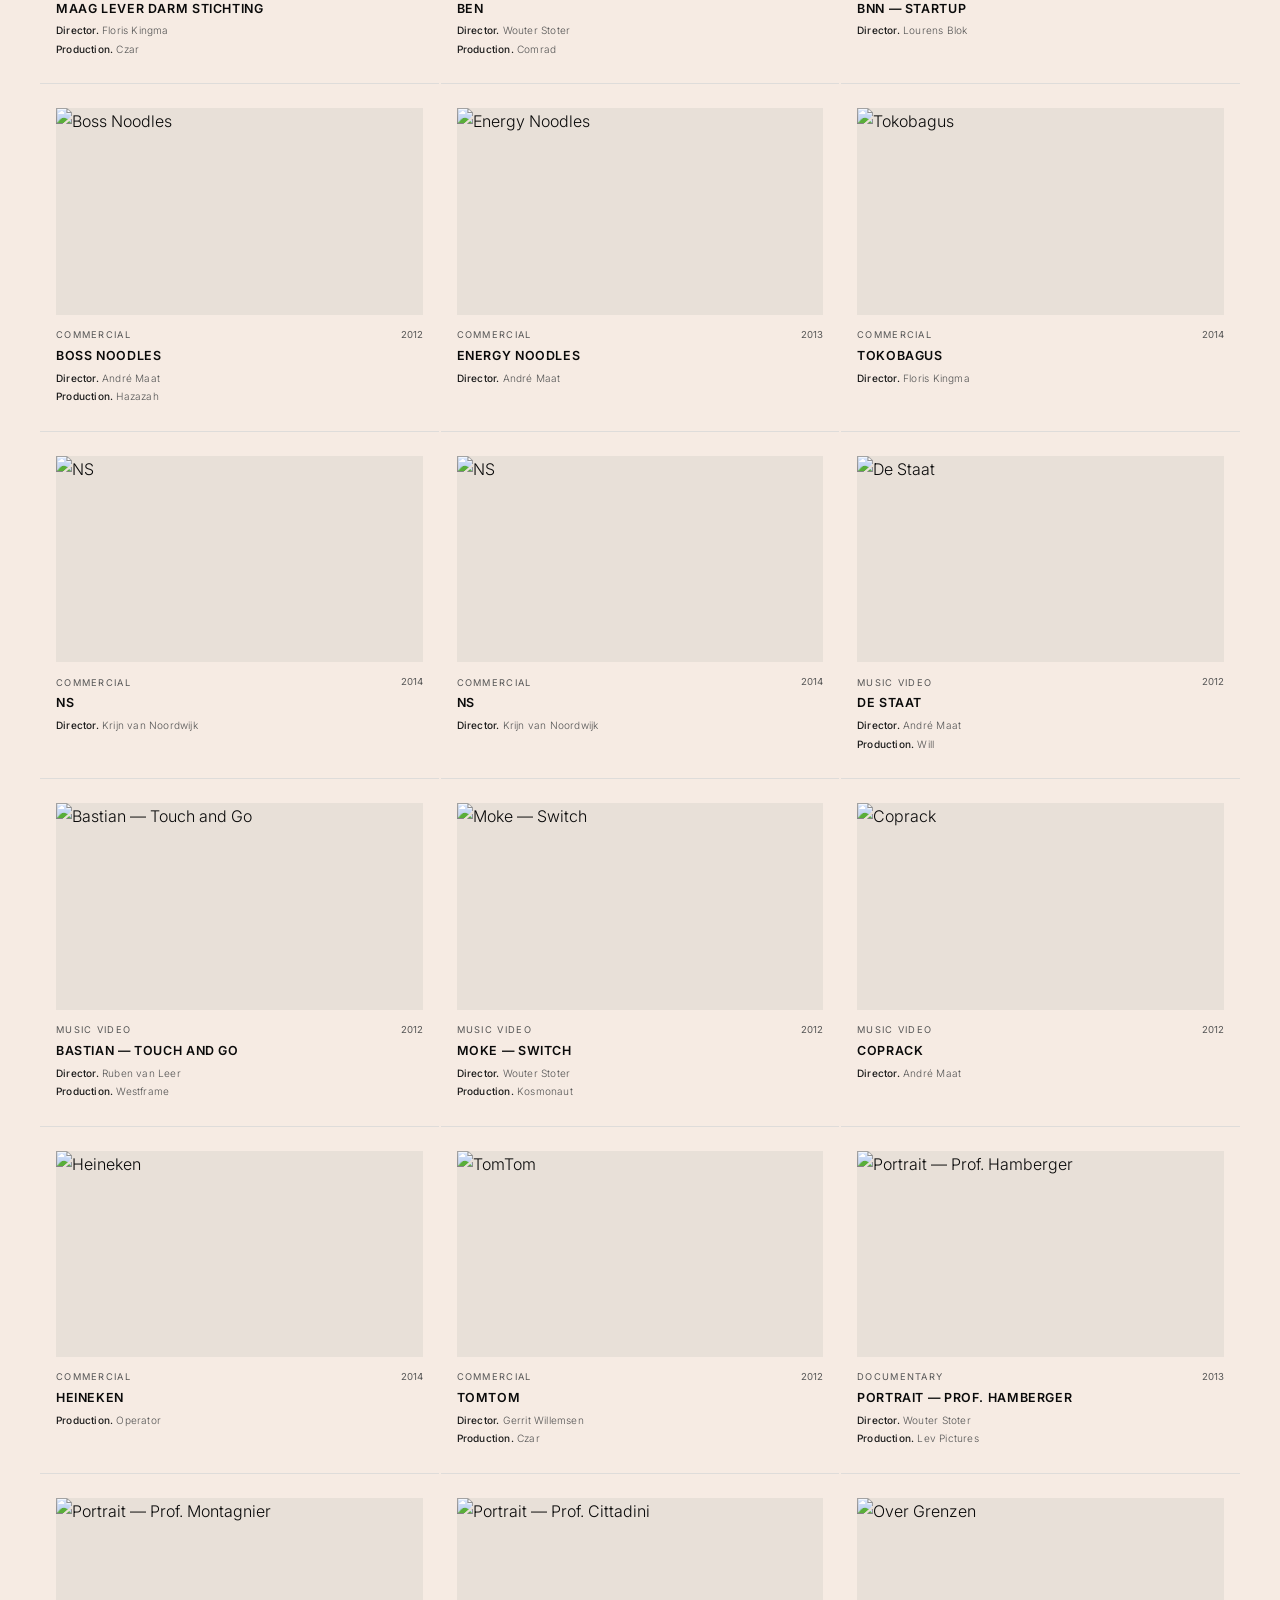
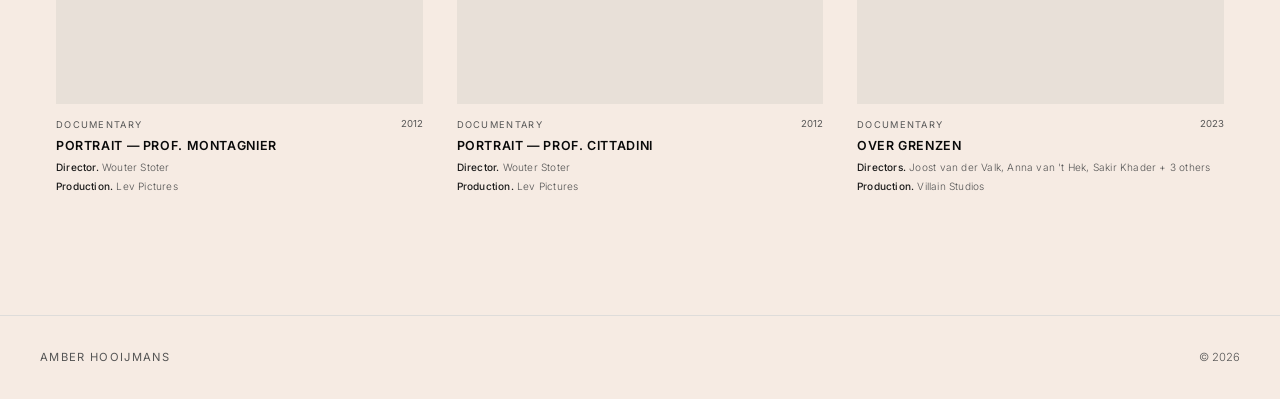
==== commit f2ec9cb2: "Show full credits panel in video modal Modal now shows video on the left and a scrollable credits co" ====
--- a/archive.html
+++ b/archive.html
@@ -79,7 +79,10 @@
 <div id="videoModal" class="video-modal" role="dialog" aria-modal="true" aria-label="Video player">
   <button class="modal-close" id="modalClose" aria-label="Close video">&times;</button>
   <div class="modal-inner">
-    <div class="modal-iframe-wrap" id="modalIframeWrap"></div>
+    <div class="modal-video-col">
+      <div class="modal-iframe-wrap" id="modalIframeWrap"></div>
+    </div>
+    <div class="modal-credits-col" id="modalCreditsCol"></div>
   </div>
 </div>
 
--- a/css/style.css
+++ b/css/style.css
@@ -607,37 +607,24 @@
   color: var(--accent);
 }
 
-/* Credits — primary + extra sit side by side */
-.project-credits-wrap {
-  display: flex;
-  flex-direction: row;
-  align-items: flex-start;
-}
-
 /* Primary credits — always visible */
 .project-primary-credits {
-  flex-shrink: 0;
   display: flex;
   flex-direction: column;
   gap: 0.1rem;
 }
 
-/* Extra credits — slide in as second column on hover */
-.project-extra-credits {
+/* Visually hidden — in DOM for SEO, invisible to users */
+.sr-only {
+  position: absolute;
+  width: 1px;
+  height: 1px;
+  padding: 0;
+  margin: -1px;
   overflow: hidden;
-  max-width: 0;
-  opacity: 0;
-  display: flex;
-  flex-direction: column;
-  gap: 0.1rem;
-  padding-left: 0;
-  transition: max-width 0.45s var(--ease), opacity 0.35s ease, padding-left 0.45s var(--ease);
-}
-
-.project-item:hover .project-extra-credits {
-  max-width: 260px;
-  opacity: 1;
-  padding-left: 1.25rem;
+  clip: rect(0, 0, 0, 0);
+  white-space: nowrap;
+  border: 0;
 }
 
 .credit-line {
@@ -848,8 +835,19 @@
 .modal-close:hover { color: #fff; }
 
 .modal-inner {
-  width: 90vw;
-  max-width: 1100px;
+  display: flex;
+  flex-direction: row;
+  align-items: flex-start;
+  gap: 2.5rem;
+  width: 92vw;
+  max-width: 1400px;
+  max-height: 90vh;
+}
+
+/* Video column — takes remaining space */
+.modal-video-col {
+  flex: 1 1 0;
+  min-width: 0;
 }
 
 .modal-iframe-wrap {
@@ -861,11 +859,93 @@
 
 .modal-iframe-wrap iframe {
   position: absolute;
-  top: 0;
-  left: 0;
-  width: 100%;
-  height: 100%;
+  top: 0; left: 0;
+  width: 100%; height: 100%;
   border: none;
+}
+
+/* Credits column */
+.modal-credits-col {
+  flex: 0 0 240px;
+  padding-top: 0.25rem;
+  max-height: 90vh;
+  overflow-y: auto;
+  scrollbar-width: none;
+}
+
+.modal-credits-col::-webkit-scrollbar { display: none; }
+
+.modal-meta-type {
+  font-family: var(--sans);
+  font-size: 0.62rem;
+  font-weight: 400;
+  letter-spacing: 0.14em;
+  text-transform: uppercase;
+  color: rgba(255,255,255,0.4);
+  margin-bottom: 0.4rem;
+}
+
+.modal-meta-title {
+  font-family: var(--sans);
+  font-size: 1.05rem;
+  font-weight: 600;
+  letter-spacing: 0.04em;
+  text-transform: uppercase;
+  color: #fff;
+  line-height: 1.2;
+  margin-bottom: 0.2rem;
+}
+
+.modal-meta-year {
+  font-family: var(--sans);
+  font-size: 0.62rem;
+  color: rgba(255,255,255,0.35);
+  letter-spacing: 0.08em;
+  margin-bottom: 1.5rem;
+}
+
+.modal-credits {
+  display: flex;
+  flex-direction: column;
+  gap: 0.65rem;
+}
+
+.modal-credit-line {
+  display: flex;
+  flex-direction: column;
+  gap: 0.1rem;
+}
+
+.modal-credit-key {
+  font-family: var(--sans);
+  font-size: 0.6rem;
+  font-weight: 500;
+  letter-spacing: 0.12em;
+  text-transform: uppercase;
+  color: rgba(255,255,255,0.4);
+}
+
+.modal-credit-val {
+  font-family: var(--sans);
+  font-size: 0.78rem;
+  font-weight: 300;
+  color: rgba(255,255,255,0.85);
+  line-height: 1.4;
+}
+
+/* Mobile: stack video above credits */
+@media (max-width: 768px) {
+  .modal-inner {
+    flex-direction: column;
+    overflow-y: auto;
+    gap: 1.5rem;
+  }
+  .modal-credits-col {
+    flex: none;
+    width: 100%;
+    max-height: none;
+    padding-bottom: 2rem;
+  }
 }
 
 /* ============================
@@ -1224,12 +1304,13 @@
   overflow: hidden;
   margin-bottom: 0.75rem;
   background: #e8e0d8;
+  aspect-ratio: 16 / 9;
 }
 
 .arc-thumb img {
   display: block;
   width: 100%;
-  aspect-ratio: 16 / 9;
+  height: 100%;
   object-fit: cover;
   transition: transform 0.5s var(--ease);
 }
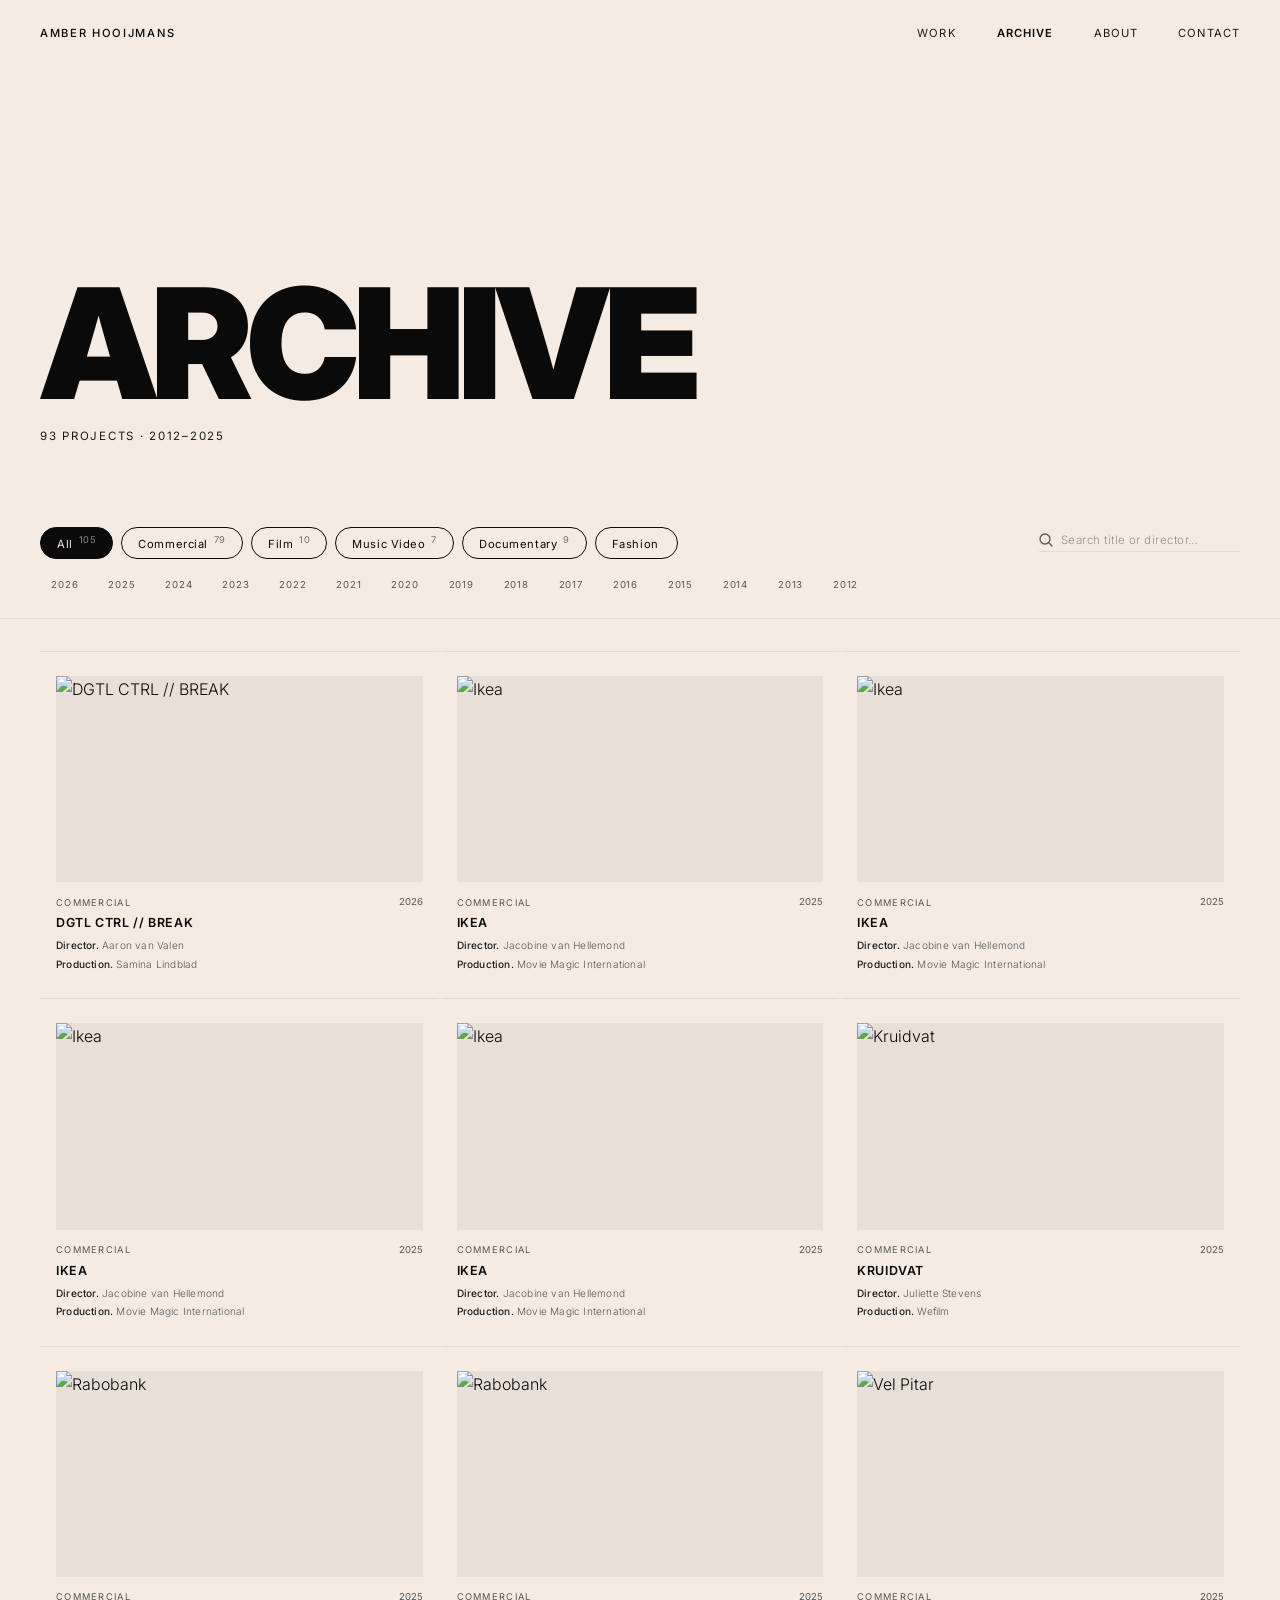
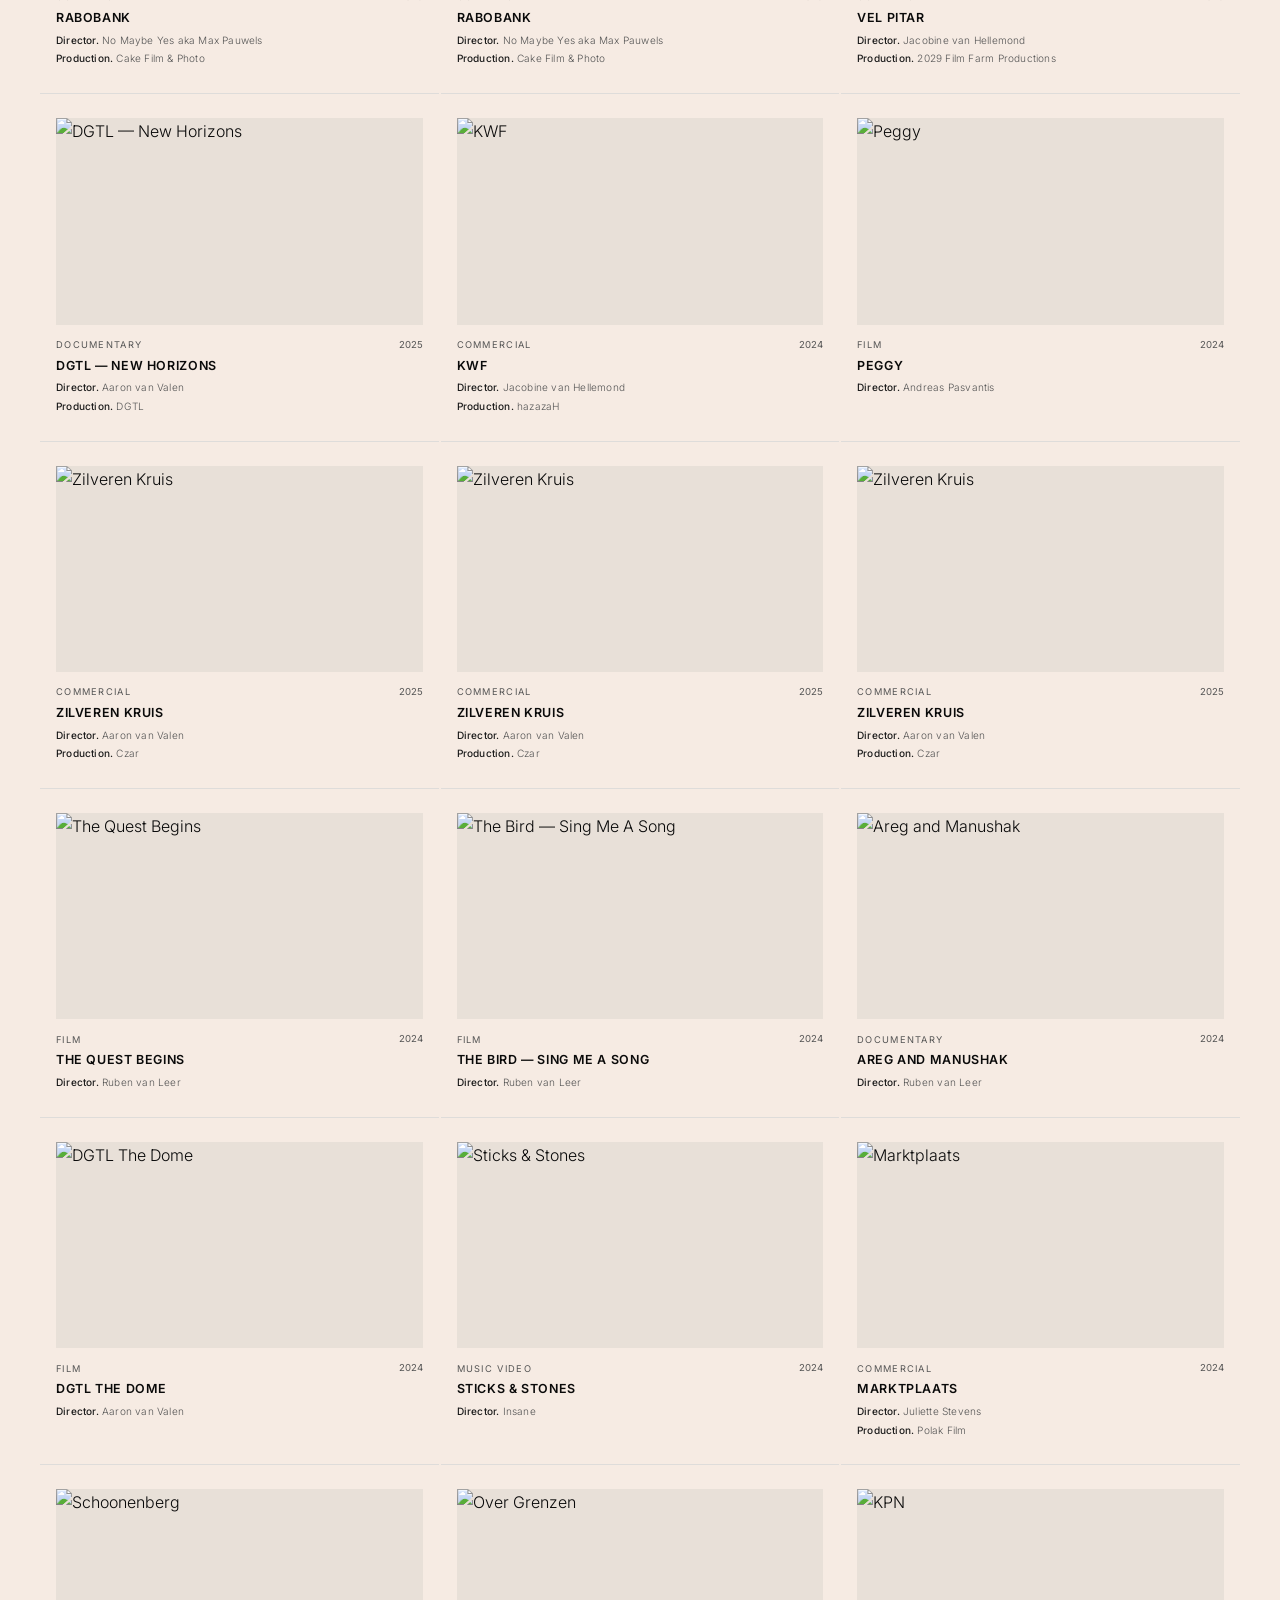
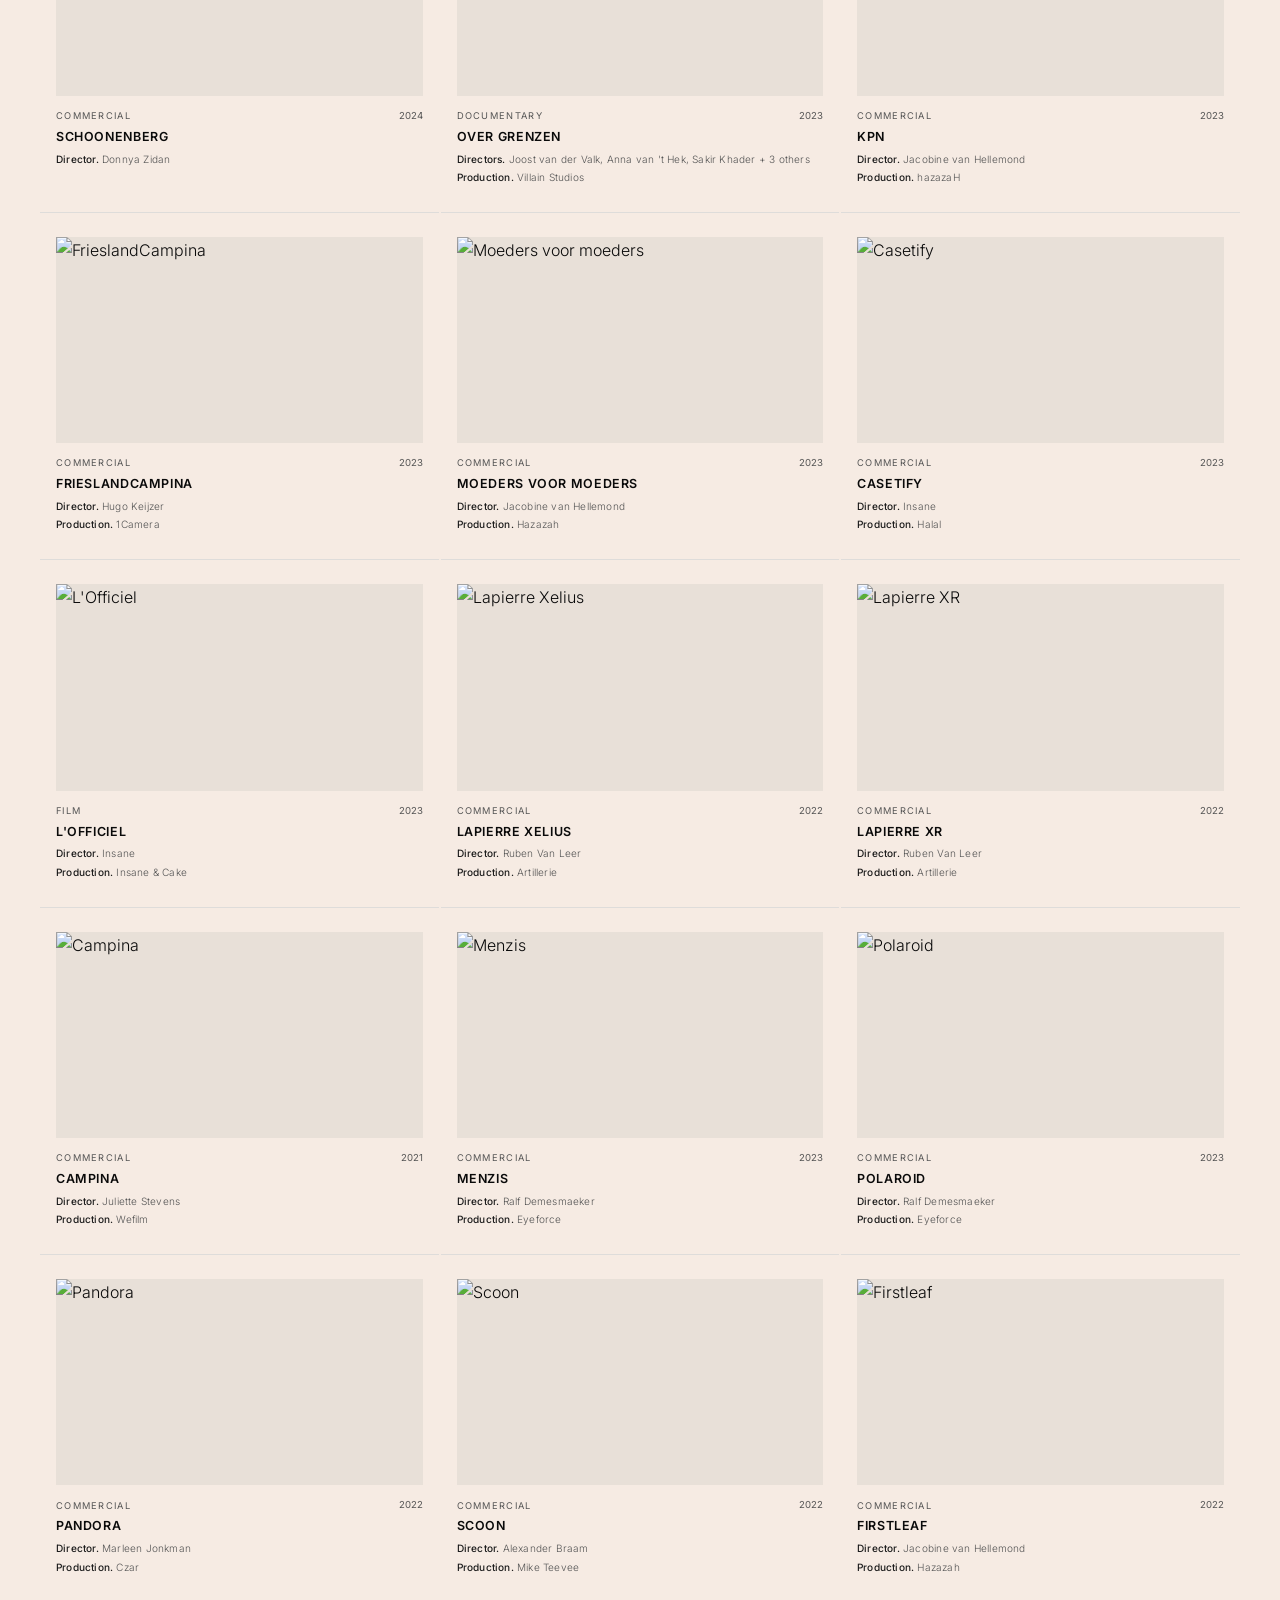
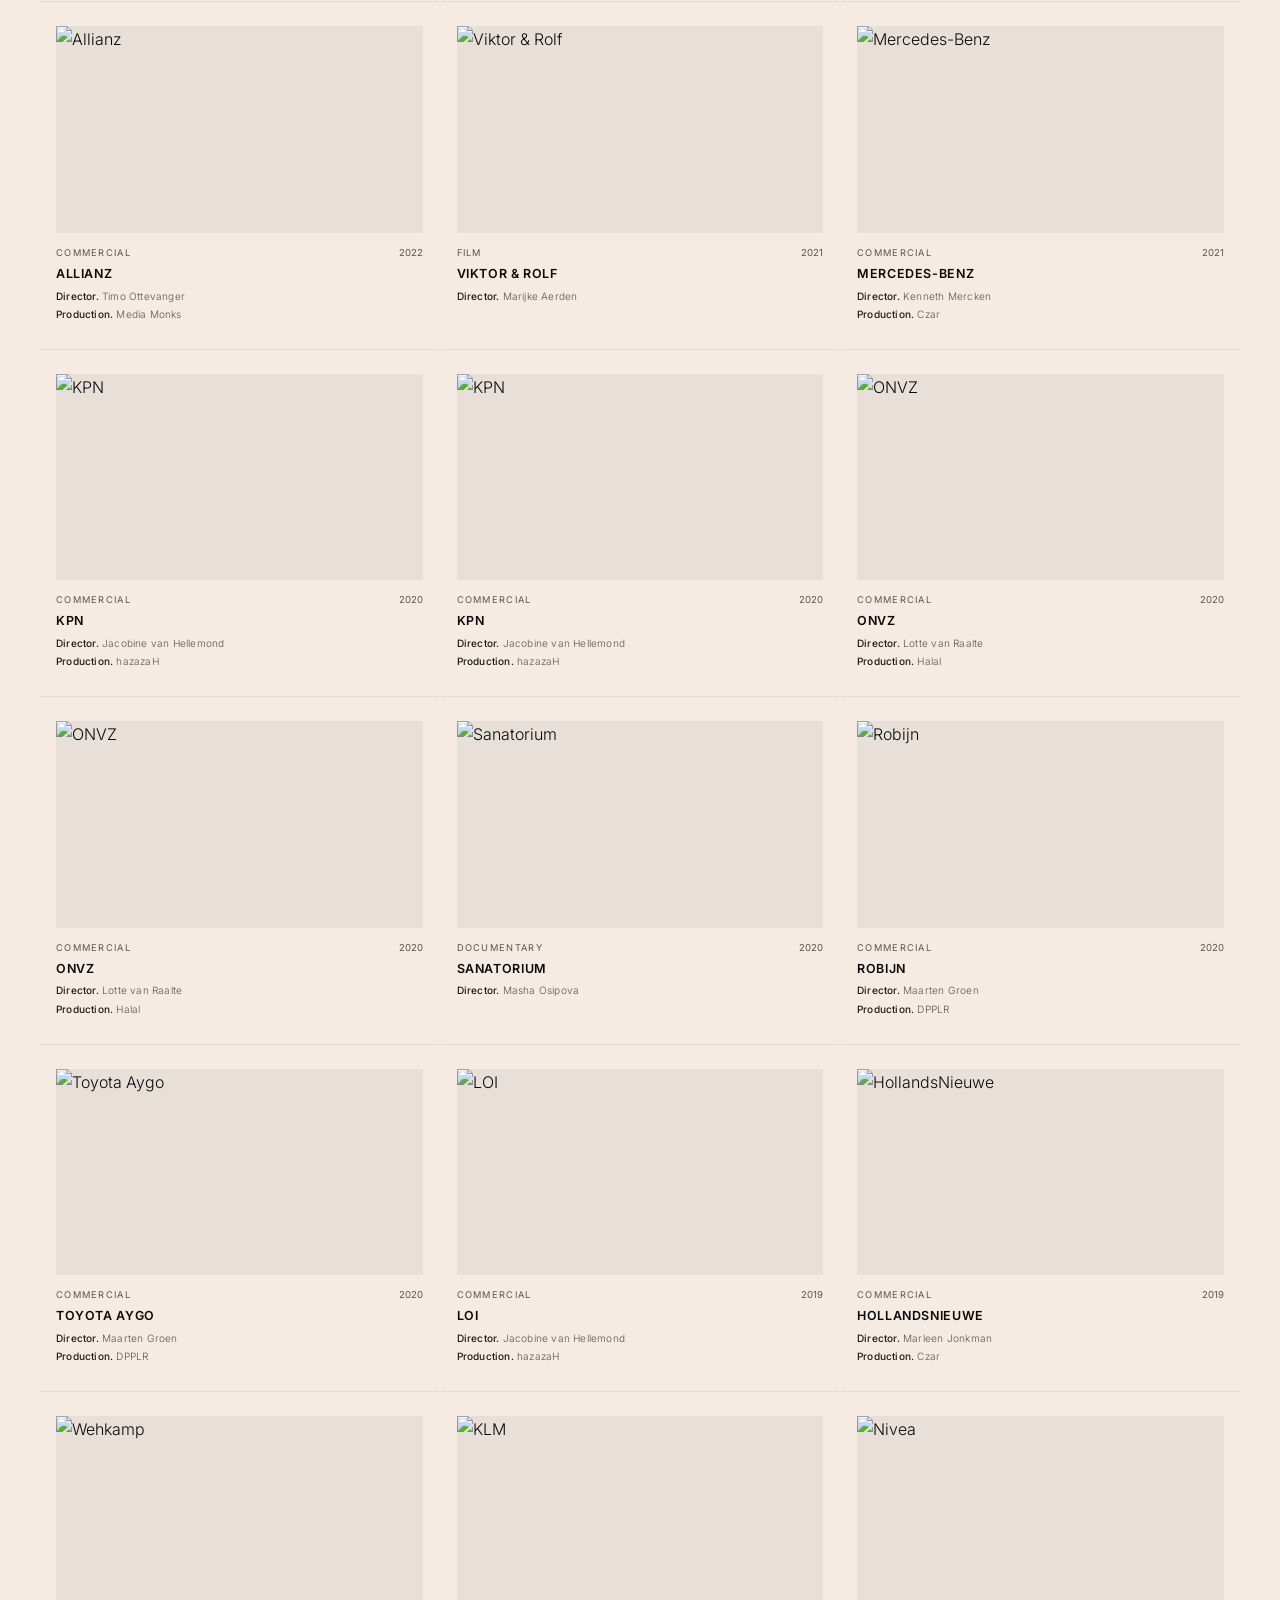
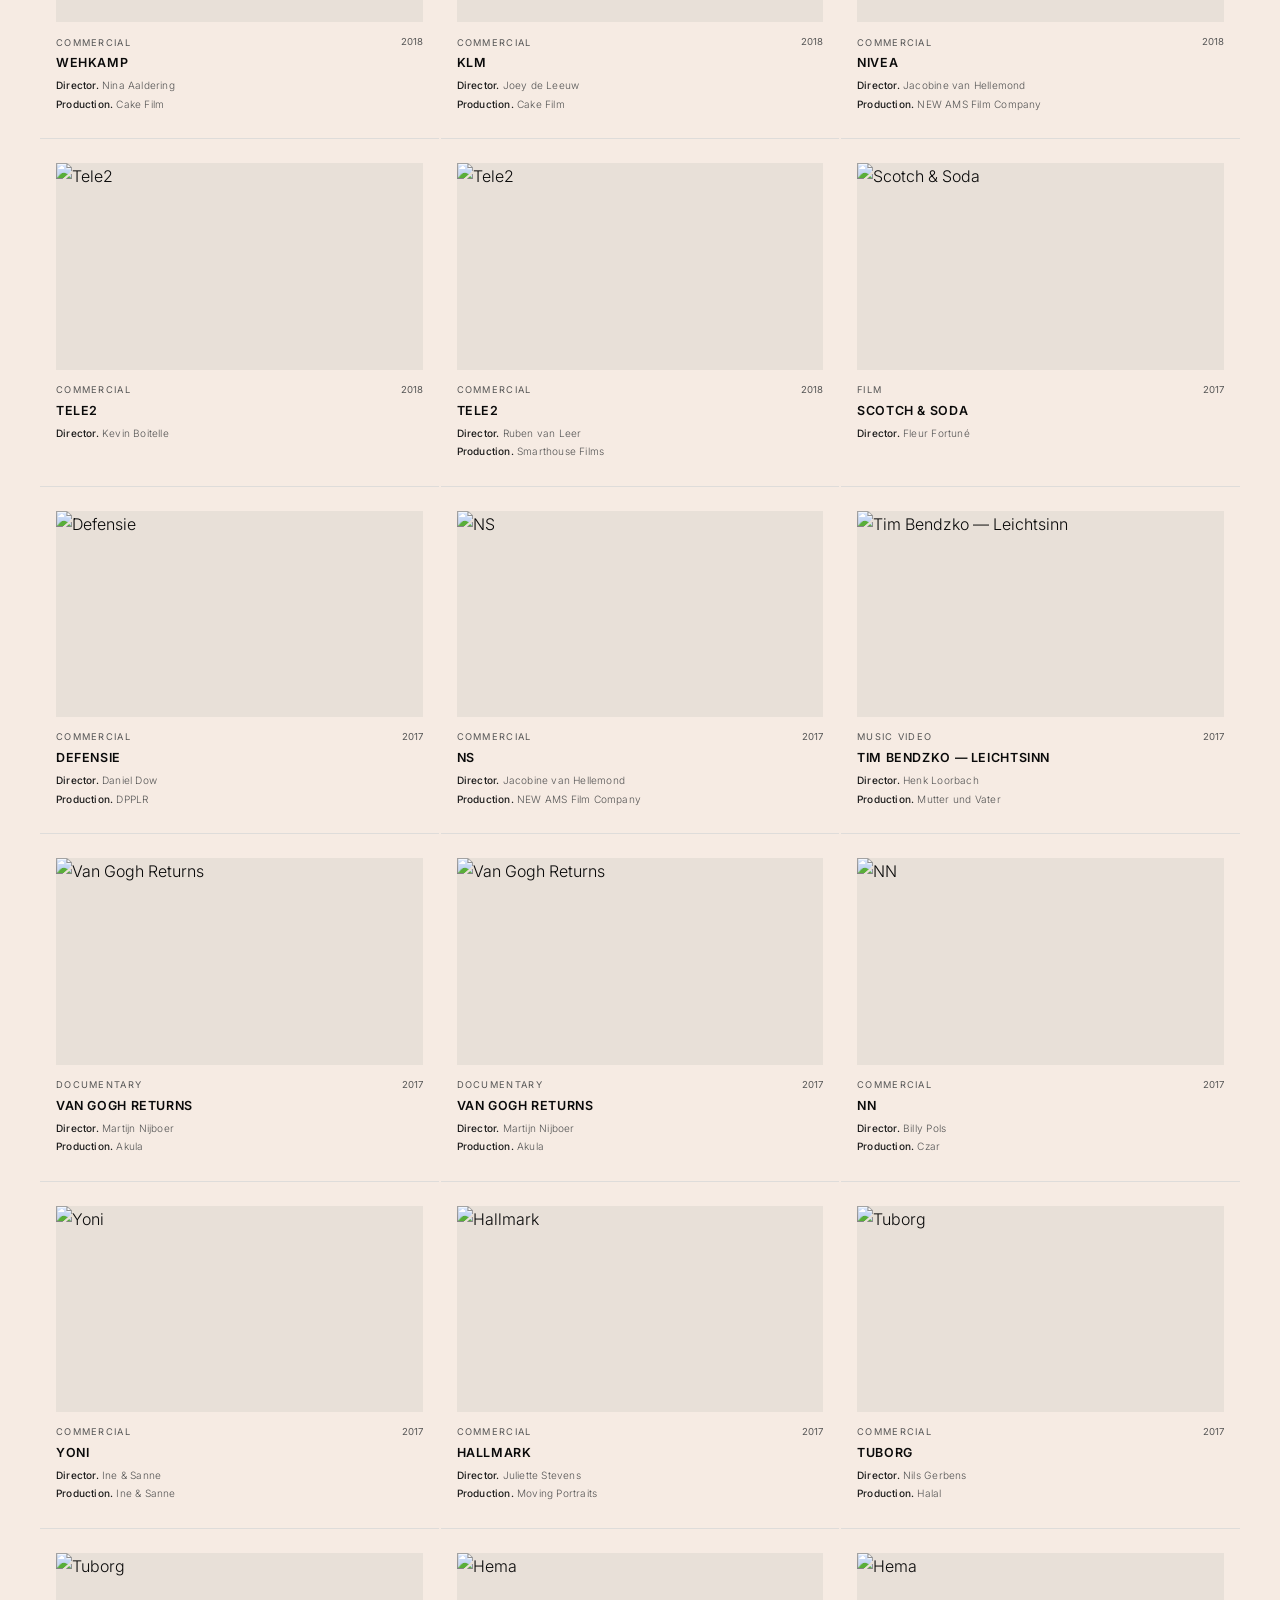
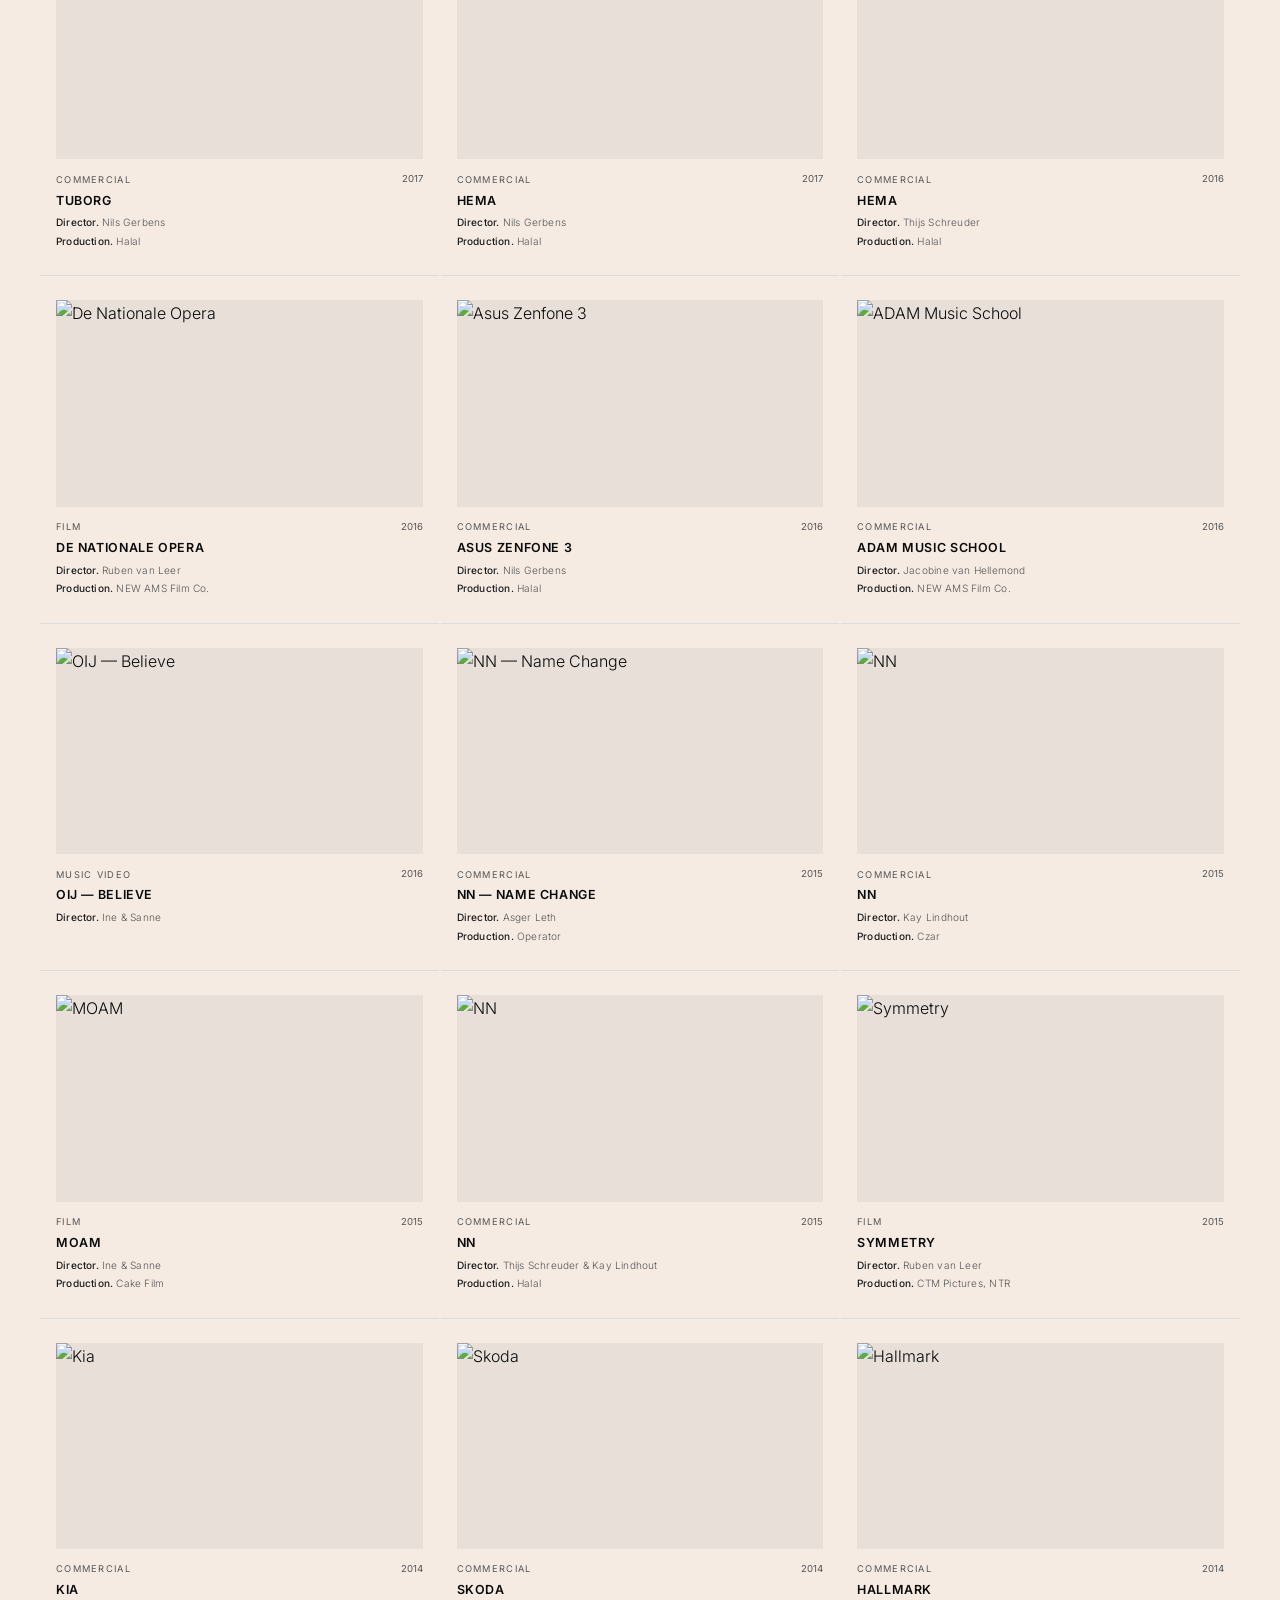
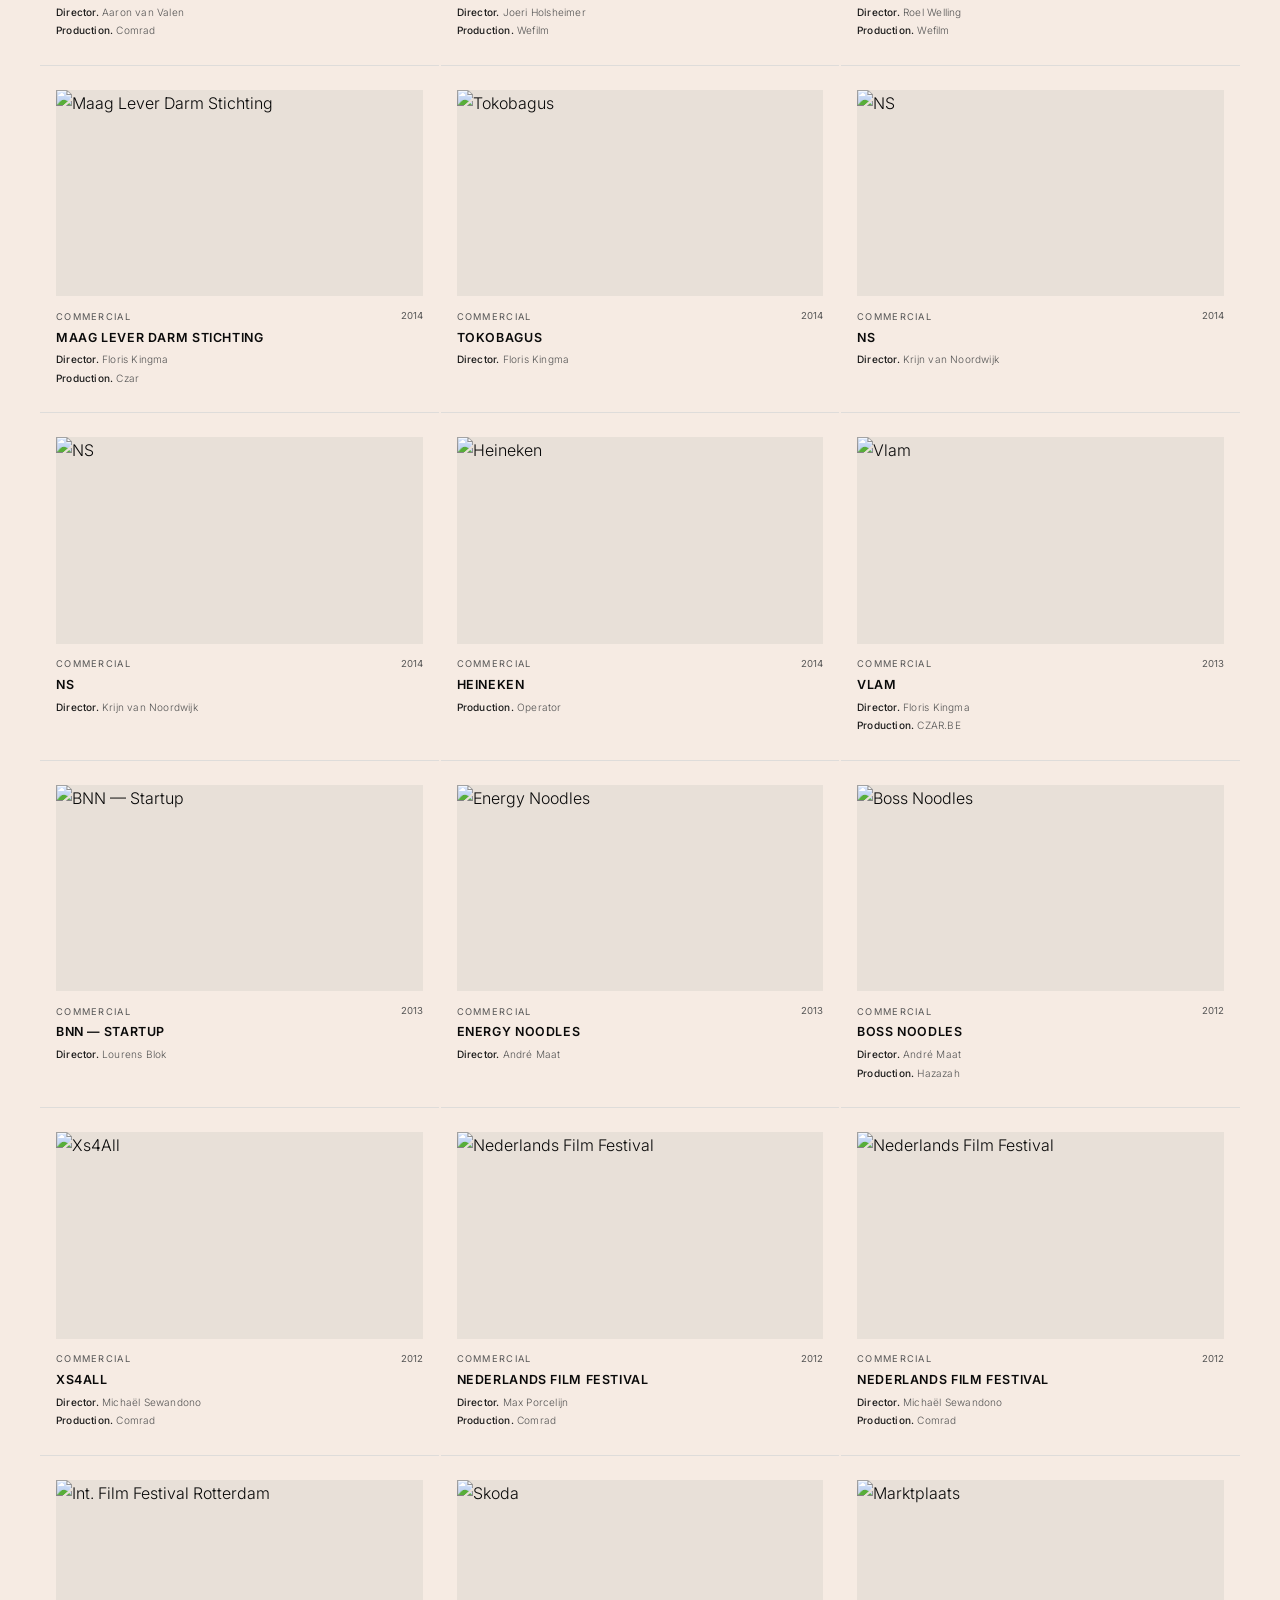
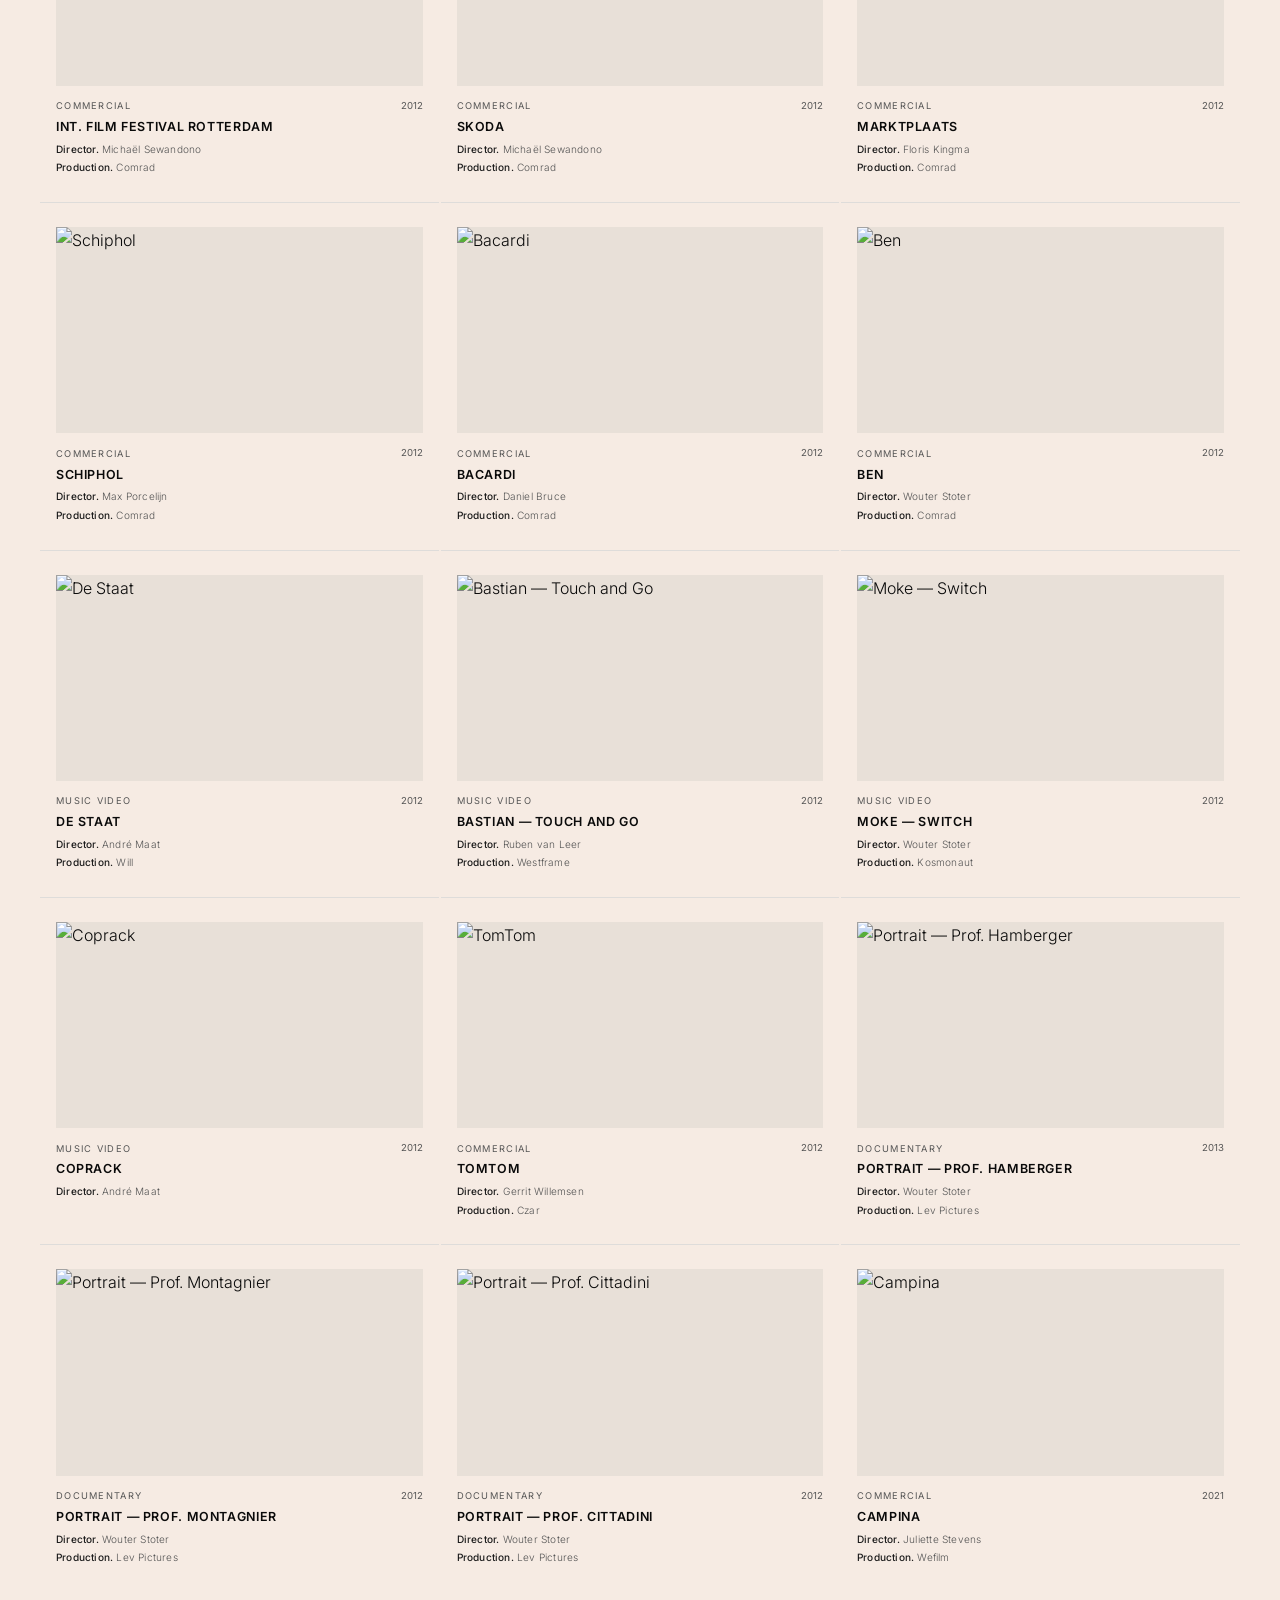
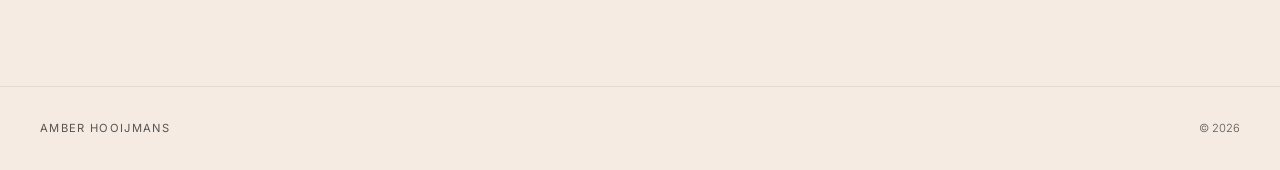
==== commit f97938de: "Add Fashion category to archive filters and CMS Co-Authored-By: Claude Sonnet 4.6 <noreply@anthropic" ====
--- a/archive.html
+++ b/archive.html
@@ -3,8 +3,23 @@
 <head>
   <meta charset="UTF-8">
   <meta name="viewport" content="width=device-width, initial-scale=1.0">
-  <title>Work Archive — Amber Hooijmans</title>
-  <meta name="description" content="Full work archive of video editor Amber Hooijmans — 90+ projects spanning commercials, films, music videos and documentaries since 2012.">
+  <title>Full Archive — Amber Hooijmans, Video Editor Amsterdam</title>
+  <meta name="description" content="Complete work archive of Amsterdam video editor Amber Hooijmans — 90+ projects spanning commercials, short films, music videos and documentaries since 2012.">
+  <link rel="canonical" href="https://amberhooijmans.nl/archive.html">
+
+  <!-- Open Graph -->
+  <meta property="og:type"        content="website">
+  <meta property="og:url"         content="https://amberhooijmans.nl/archive.html">
+  <meta property="og:title"       content="Full Archive — Amber Hooijmans, Video Editor Amsterdam">
+  <meta property="og:description" content="90+ projects spanning commercials, short films, music videos and documentaries since 2012.">
+  <meta property="og:image"       content="https://amberhooijmans.nl/assets/images/thumbnails/peggy.jpg">
+
+  <!-- Twitter Card -->
+  <meta name="twitter:card"        content="summary_large_image">
+  <meta name="twitter:title"       content="Full Archive — Amber Hooijmans, Video Editor Amsterdam">
+  <meta name="twitter:description" content="90+ projects spanning commercials, short films, music videos and documentaries since 2012.">
+  <meta name="twitter:image"       content="https://amberhooijmans.nl/assets/images/thumbnails/peggy.jpg">
+
   <link rel="preconnect" href="https://fonts.googleapis.com">
   <link rel="preconnect" href="https://fonts.gstatic.com" crossorigin>
   <link href="https://fonts.googleapis.com/css2?family=Inter:wght@300;400;500;600;900&display=swap" rel="stylesheet">
@@ -45,6 +60,7 @@
       <button class="filter-btn" data-filter="film">Film <sup id="arc-count-film"></sup></button>
       <button class="filter-btn" data-filter="music-video">Music Video <sup id="arc-count-music-video"></sup></button>
       <button class="filter-btn" data-filter="documentary">Documentary <sup id="arc-count-documentary"></sup></button>
+      <button class="filter-btn" data-filter="fashion">Fashion <sup id="arc-count-fashion"></sup></button>
     </div>
     <div class="arc-search-wrap">
       <svg class="arc-search-icon" width="14" height="14" viewBox="0 0 14 14" fill="none">
--- a/css/style.css
+++ b/css/style.css
@@ -75,6 +75,18 @@
   -webkit-backdrop-filter: blur(12px);
 }
 
+.nav-left {
+  display: flex;
+  align-items: center;
+  gap: 1.5rem;
+}
+
+.nav-right {
+  display: flex;
+  align-items: center;
+  gap: 2rem;
+}
+
 .nav-logo {
   font-family: var(--sans);
   font-size: 0.7rem;
@@ -114,6 +126,30 @@
 .nav-links a:hover { color: var(--text); }
 .nav-links a:hover::after { width: 100%; }
 
+/* Language toggle */
+.lang-toggle {
+  font-family: var(--sans);
+  font-size: 0.65rem;
+  font-weight: 400;
+  letter-spacing: 0.12em;
+  color: var(--text-dim);
+  border: 1px solid var(--border);
+  border-radius: 2rem;
+  padding: 0.3rem 0.75rem;
+  transition: color 0.2s, border-color 0.2s;
+  white-space: nowrap;
+}
+
+.lang-toggle:hover {
+  color: var(--text);
+  border-color: var(--text-muted);
+}
+
+.lang-toggle strong {
+  color: var(--text);
+  font-weight: 600;
+}
+
 .nav-hamburger {
   display: none;
   flex-direction: column;
@@ -207,6 +243,38 @@
   color: var(--text-dim);
   opacity: 0;
   animation: fade-up 0.6s var(--ease) 1.7s forwards;
+}
+
+/* Available for new projects badge */
+.hero-available {
+  display: flex;
+  align-items: center;
+  gap: 0.5rem;
+  opacity: 0;
+  animation: fade-up 0.6s var(--ease) 1.8s forwards;
+}
+
+.available-dot {
+  width: 7px;
+  height: 7px;
+  border-radius: 50%;
+  background: #5a9e6f;
+  flex-shrink: 0;
+  animation: available-pulse 2.5s ease-in-out infinite;
+}
+
+@keyframes available-pulse {
+  0%, 100% { opacity: 1; box-shadow: 0 0 0 0 rgba(90,158,111,0.4); }
+  50%       { opacity: 0.7; box-shadow: 0 0 0 5px rgba(90,158,111,0); }
+}
+
+.available-text {
+  font-family: var(--sans);
+  font-size: 0.65rem;
+  font-weight: 400;
+  letter-spacing: 0.12em;
+  text-transform: uppercase;
+  color: var(--text-muted);
 }
 
 .hero-scroll {
@@ -484,16 +552,16 @@
   align-items: start;
 }
 
-/* Default (all) — staggered positions */
-.project-archive .project-item:nth-child(1) { grid-column: 1 / 7;  padding-bottom: 7rem; }
-.project-archive .project-item:nth-child(2) { grid-column: 8 / 13; padding-top: 14rem; padding-bottom: 7rem; }
-.project-archive .project-item:nth-child(3) { grid-column: 2 / 7;  padding-bottom: 7rem; }
-.project-archive .project-item:nth-child(4) { grid-column: 6 / 12; padding-top: 5rem;  padding-bottom: 7rem; }
-.project-archive .project-item:nth-child(5) { grid-column: 1 / 6;  padding-bottom: 7rem; }
-.project-archive .project-item:nth-child(6) { grid-column: 4 / 11; padding-top: 8rem;  padding-bottom: 7rem; }
-.project-archive .project-item:nth-child(7) { grid-column: 2 / 8;  padding-bottom: 7rem; }
-.project-archive .project-item:nth-child(8) { grid-column: 7 / 12; padding-top: 4rem;  padding-bottom: 7rem; }
-.project-archive .project-item:nth-child(9) { grid-column: 3 / 10; padding-bottom: 4rem; }
+/* Default (all) — staggered positions, repeating every 9 items */
+.project-archive .project-item:nth-child(9n+1) { grid-column: 1 / 7;  padding-bottom: 7rem; padding-top: 0; }
+.project-archive .project-item:nth-child(9n+2) { grid-column: 8 / 13; padding-top: 14rem; padding-bottom: 7rem; }
+.project-archive .project-item:nth-child(9n+3) { grid-column: 2 / 7;  padding-bottom: 7rem; padding-top: 0; }
+.project-archive .project-item:nth-child(9n+4) { grid-column: 6 / 12; padding-top: 5rem;  padding-bottom: 7rem; }
+.project-archive .project-item:nth-child(9n+5) { grid-column: 1 / 6;  padding-bottom: 7rem; padding-top: 0; }
+.project-archive .project-item:nth-child(9n+6) { grid-column: 4 / 11; padding-top: 8rem;  padding-bottom: 7rem; }
+.project-archive .project-item:nth-child(9n+7) { grid-column: 2 / 8;  padding-bottom: 7rem; padding-top: 0; }
+.project-archive .project-item:nth-child(9n+8) { grid-column: 7 / 12; padding-top: 4rem;  padding-bottom: 7rem; }
+.project-archive .project-item:nth-child(9n+9) { grid-column: 3 / 10; padding-bottom: 4rem; padding-top: 0; }
 
 /* Filtered state — simple 3-col grid */
 .project-archive.is-filtered {
@@ -970,6 +1038,22 @@
   letter-spacing: 0.12em;
   text-transform: uppercase;
   color: var(--text-dim);
+}
+
+.footer-social {
+  display: flex;
+  gap: 1.25rem;
+  align-items: center;
+}
+
+.footer-social a {
+  color: var(--text-dim);
+  transition: color 0.2s;
+  display: flex;
+}
+
+.footer-social a:hover {
+  color: var(--text);
 }
 
 .footer-year {
@@ -1039,15 +1123,15 @@
     padding: 0 2rem;
   }
 
-  .project-archive .project-item:nth-child(1) { grid-column: 1 / 5; }
-  .project-archive .project-item:nth-child(2) { grid-column: 6 / 9; padding-top: 10rem; }
-  .project-archive .project-item:nth-child(3) { grid-column: 1 / 5; }
-  .project-archive .project-item:nth-child(4) { grid-column: 4 / 9; padding-top: 4rem; }
-  .project-archive .project-item:nth-child(5) { grid-column: 1 / 5; }
-  .project-archive .project-item:nth-child(6) { grid-column: 3 / 8; padding-top: 6rem; }
-  .project-archive .project-item:nth-child(7) { grid-column: 1 / 6; }
-  .project-archive .project-item:nth-child(8) { grid-column: 5 / 9; padding-top: 3rem; }
-  .project-archive .project-item:nth-child(9) { grid-column: 2 / 7; }
+  .project-archive .project-item:nth-child(9n+1) { grid-column: 1 / 5; padding-top: 0; }
+  .project-archive .project-item:nth-child(9n+2) { grid-column: 6 / 9; padding-top: 10rem; }
+  .project-archive .project-item:nth-child(9n+3) { grid-column: 1 / 5; padding-top: 0; }
+  .project-archive .project-item:nth-child(9n+4) { grid-column: 4 / 9; padding-top: 4rem; }
+  .project-archive .project-item:nth-child(9n+5) { grid-column: 1 / 5; padding-top: 0; }
+  .project-archive .project-item:nth-child(9n+6) { grid-column: 3 / 8; padding-top: 6rem; }
+  .project-archive .project-item:nth-child(9n+7) { grid-column: 1 / 6; padding-top: 0; }
+  .project-archive .project-item:nth-child(9n+8) { grid-column: 5 / 9; padding-top: 3rem; }
+  .project-archive .project-item:nth-child(9n+9) { grid-column: 2 / 7; padding-top: 0; }
 
   .project-archive.is-filtered {
     grid-template-columns: repeat(2, 1fr);
@@ -1061,6 +1145,8 @@
 
 @media (max-width: 768px) {
   nav { padding: 1.25rem 1.5rem; }
+
+  .hero-available { display: none; }
 
   .hero { padding: 0 1.5rem 2.5rem; }
 
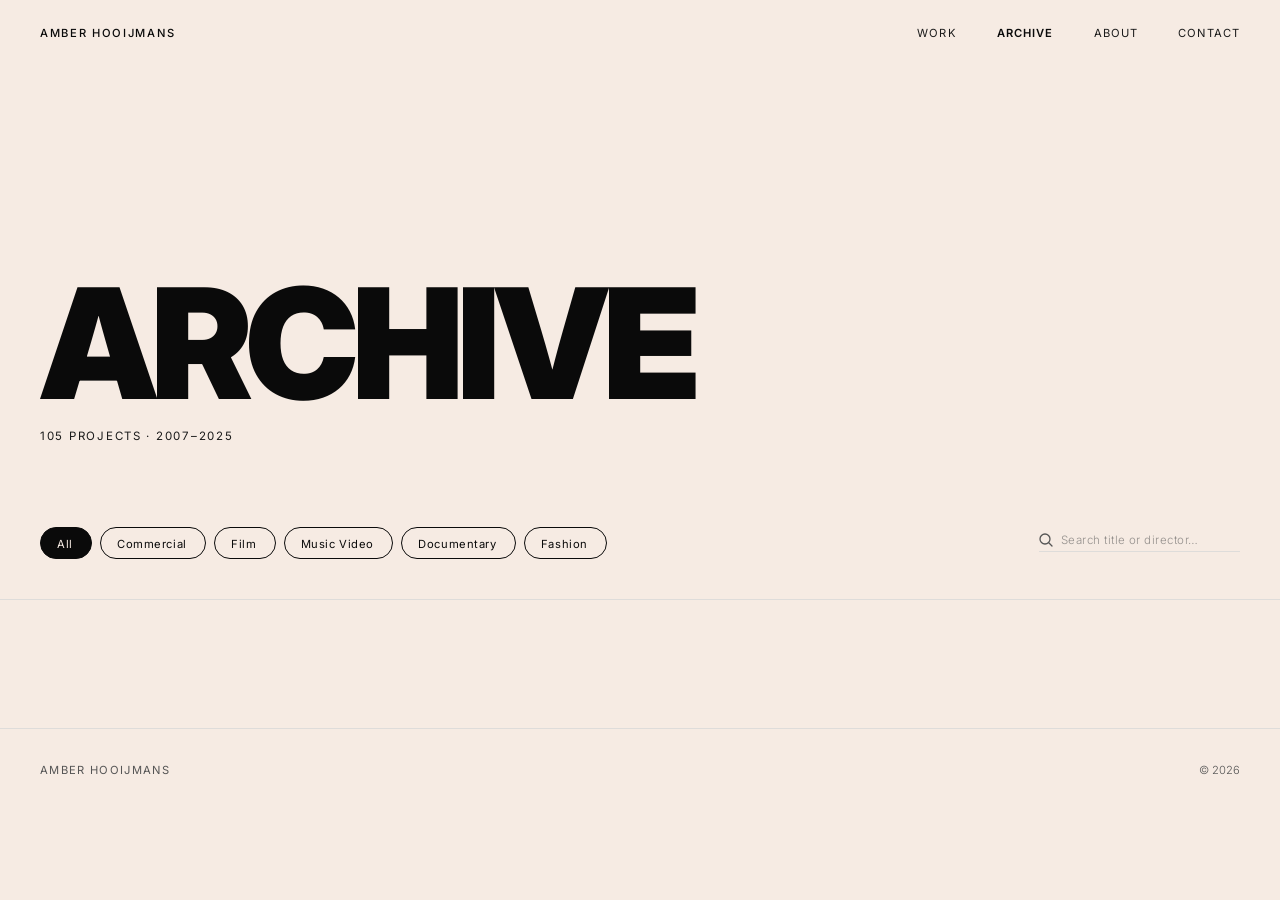
==== commit ed42577e: "Fix archive project count and year range (105 projects, 2007–2025); make stats dynamic from data Co-" ====
--- a/archive.html
+++ b/archive.html
@@ -4,20 +4,20 @@
   <meta charset="UTF-8">
   <meta name="viewport" content="width=device-width, initial-scale=1.0">
   <title>Full Archive — Amber Hooijmans, Video Editor Amsterdam</title>
-  <meta name="description" content="Complete work archive of Amsterdam video editor Amber Hooijmans — 90+ projects spanning commercials, short films, music videos and documentaries since 2012.">
+  <meta name="description" content="Complete work archive of Amsterdam video editor Amber Hooijmans — 105+ projects spanning commercials, short films, music videos and documentaries since 2007.">
   <link rel="canonical" href="https://amberhooijmans.nl/archive.html">
 
   <!-- Open Graph -->
   <meta property="og:type"        content="website">
   <meta property="og:url"         content="https://amberhooijmans.nl/archive.html">
   <meta property="og:title"       content="Full Archive — Amber Hooijmans, Video Editor Amsterdam">
-  <meta property="og:description" content="90+ projects spanning commercials, short films, music videos and documentaries since 2012.">
+  <meta property="og:description" content="105+ projects spanning commercials, short films, music videos and documentaries since 2007.">
   <meta property="og:image"       content="https://amberhooijmans.nl/assets/images/thumbnails/peggy.jpg">
 
   <!-- Twitter Card -->
   <meta name="twitter:card"        content="summary_large_image">
   <meta name="twitter:title"       content="Full Archive — Amber Hooijmans, Video Editor Amsterdam">
-  <meta name="twitter:description" content="90+ projects spanning commercials, short films, music videos and documentaries since 2012.">
+  <meta name="twitter:description" content="105+ projects spanning commercials, short films, music videos and documentaries since 2007.">
   <meta name="twitter:image"       content="https://amberhooijmans.nl/assets/images/thumbnails/peggy.jpg">
 
   <link rel="preconnect" href="https://fonts.googleapis.com">
@@ -47,7 +47,7 @@
     <h1 class="arc-hero-title">
       <span class="hero-line">Archive</span>
     </h1>
-    <p class="arc-subtitle" id="arcSubtitle">93 projects · 2012–2025</p>
+    <p class="arc-subtitle" id="arcSubtitle">105 projects · 2007–2025</p>
   </div>
 </section>
 
--- a/css/style.css
+++ b/css/style.css
@@ -919,16 +919,15 @@
 }
 
 .modal-iframe-wrap {
-  position: relative;
-  padding-bottom: 56.25%;
-  height: 0;
+  width: 100%;
+  aspect-ratio: 16 / 9;
   background: #000;
 }
 
 .modal-iframe-wrap iframe {
-  position: absolute;
-  top: 0; left: 0;
-  width: 100%; height: 100%;
+  width: 100%;
+  height: 100%;
+  display: block;
   border: none;
 }
 
@@ -1003,10 +1002,21 @@
 
 /* Mobile: stack video above credits */
 @media (max-width: 768px) {
+  .video-modal {
+    align-items: flex-start;
+    overflow-y: auto;
+    padding: 3rem 1rem 2rem;
+  }
   .modal-inner {
     flex-direction: column;
-    overflow-y: auto;
+    width: 100%;
+    max-width: 100%;
+    max-height: none;
     gap: 1.5rem;
+  }
+  .modal-video-col {
+    width: 100%;
+    flex: none;
   }
   .modal-credits-col {
     flex: none;
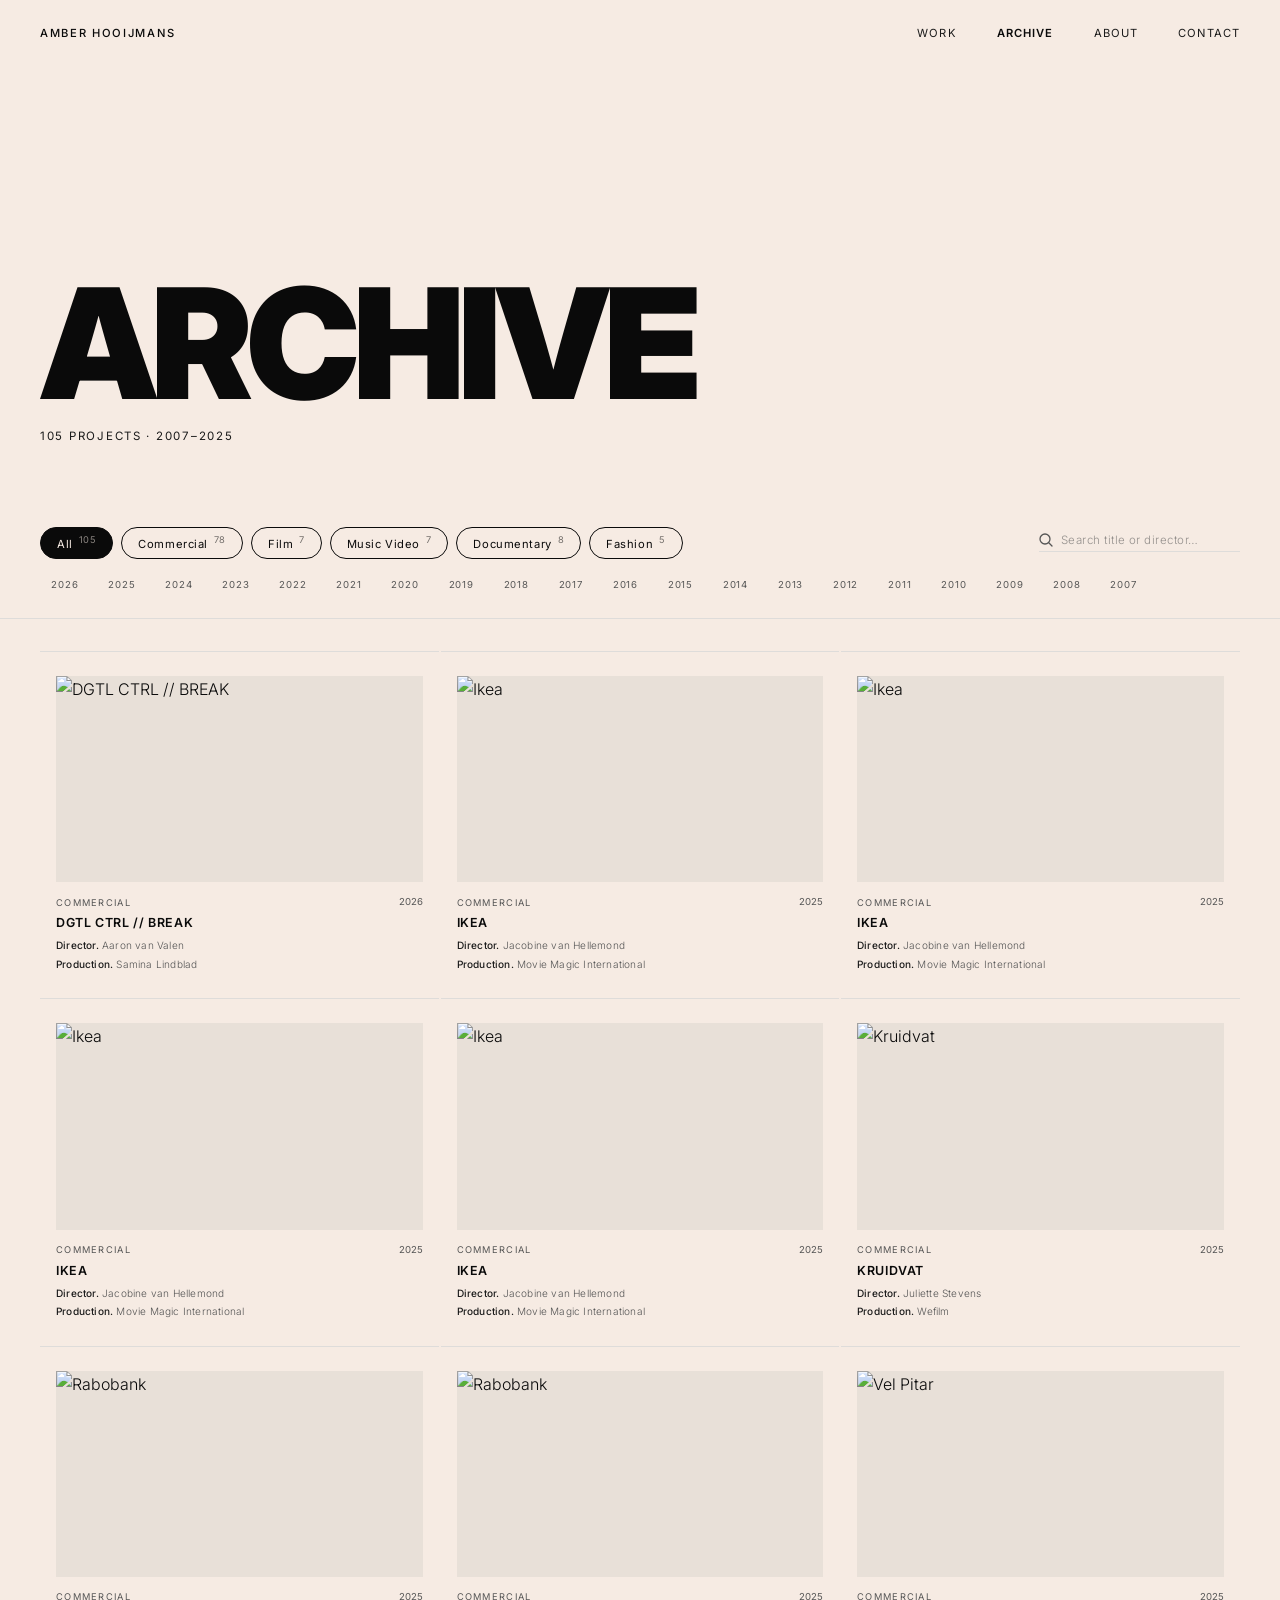
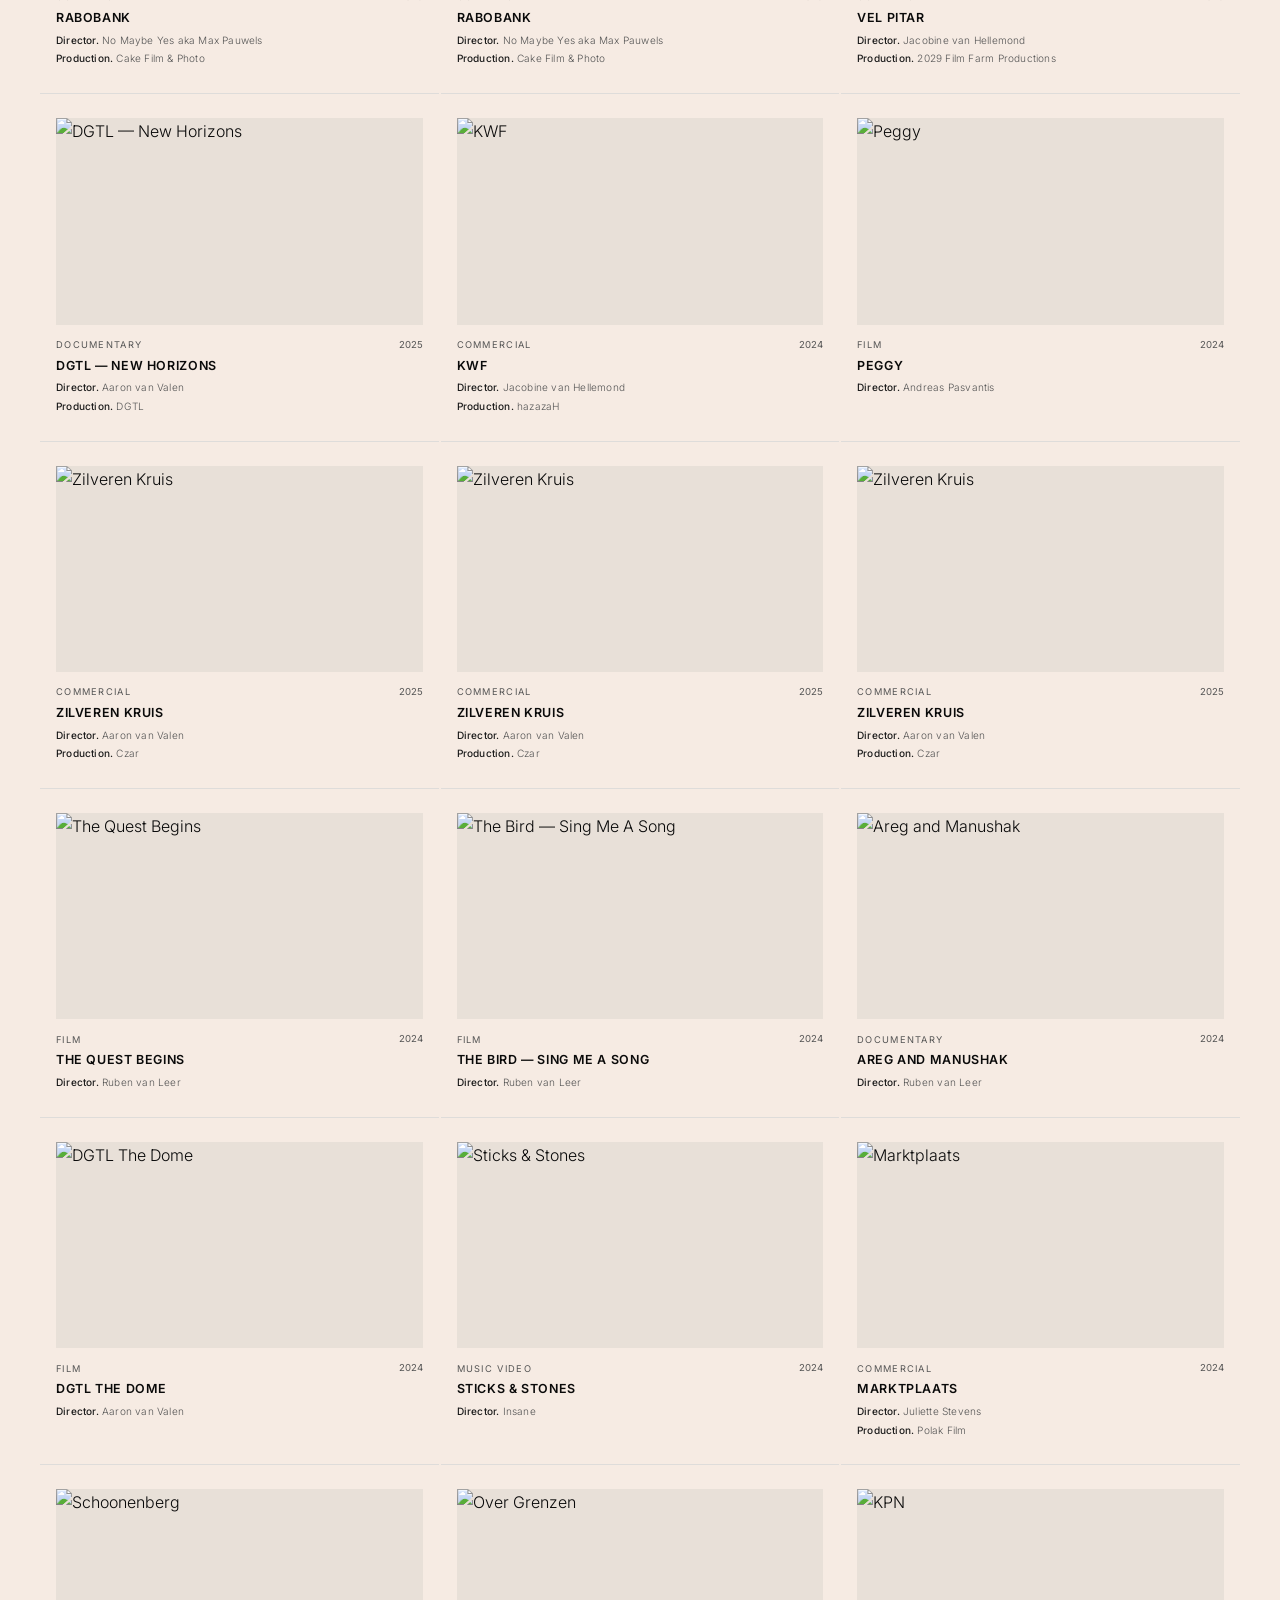
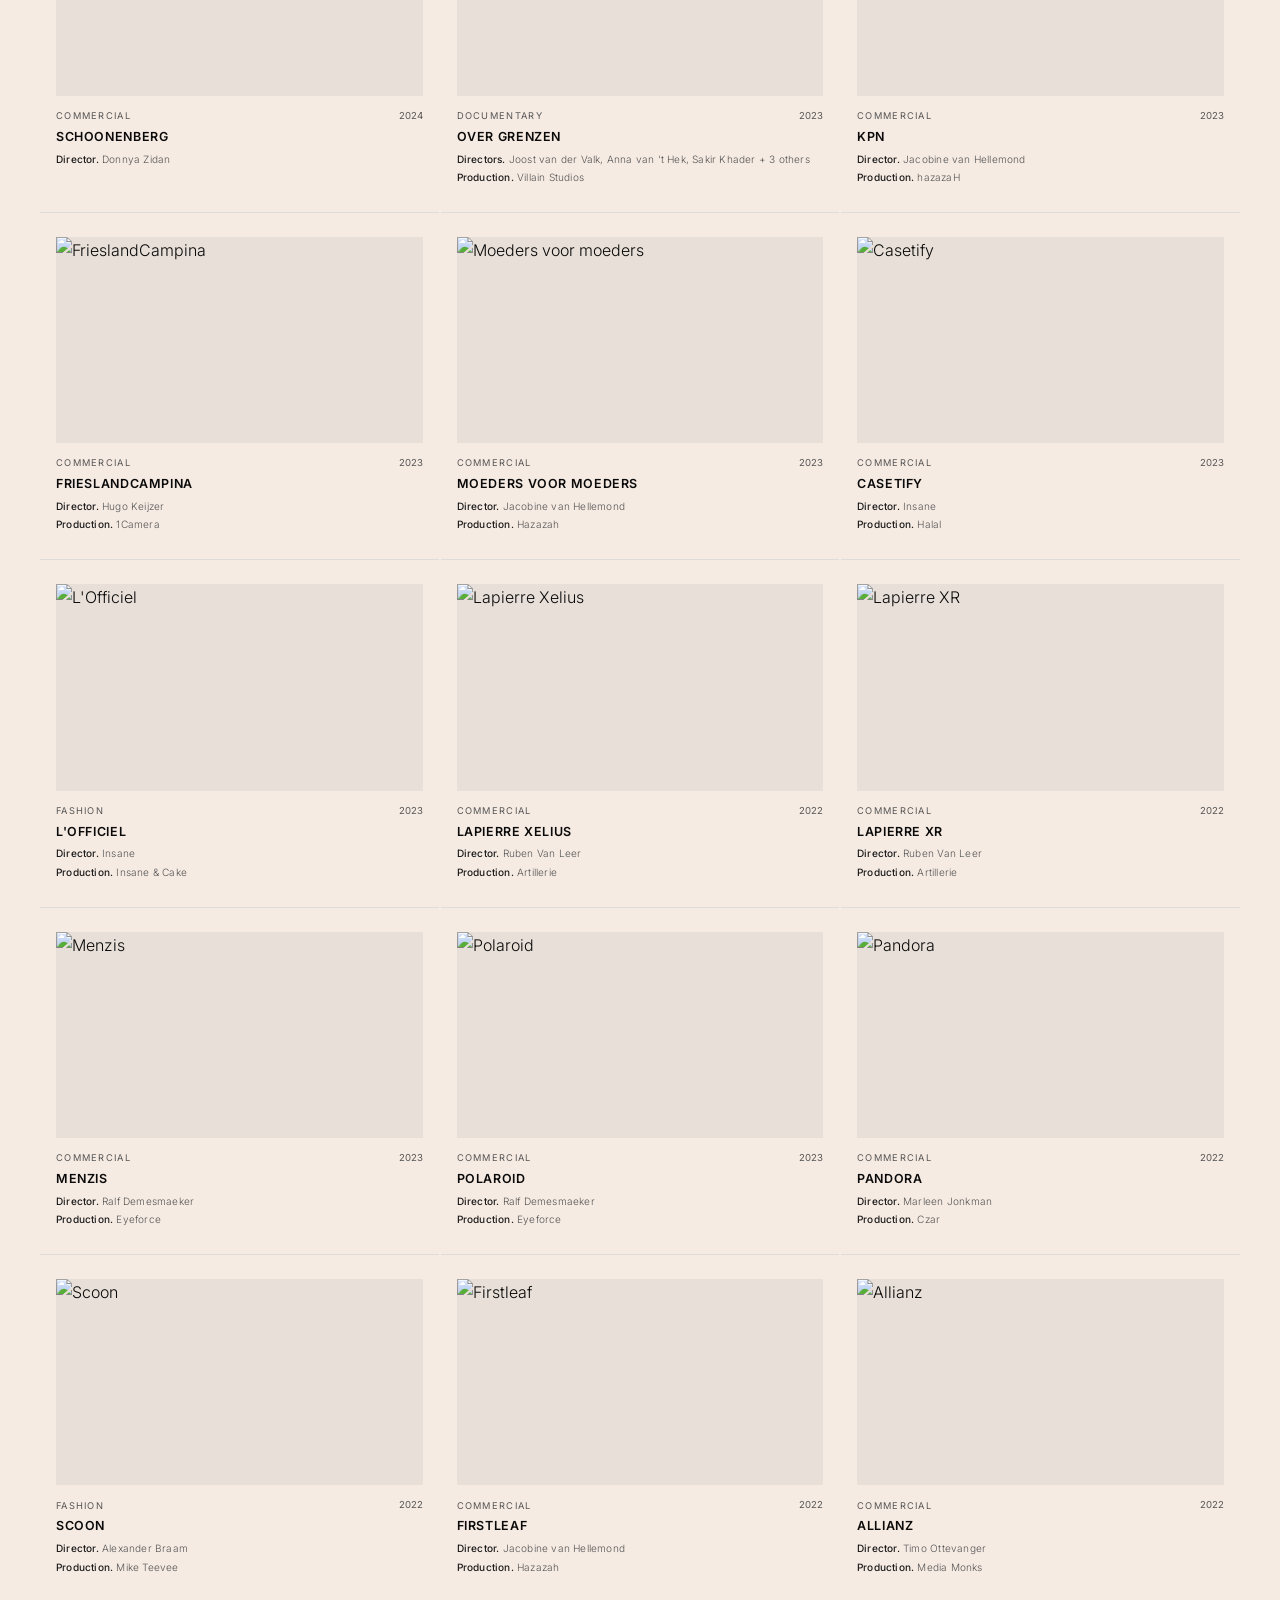
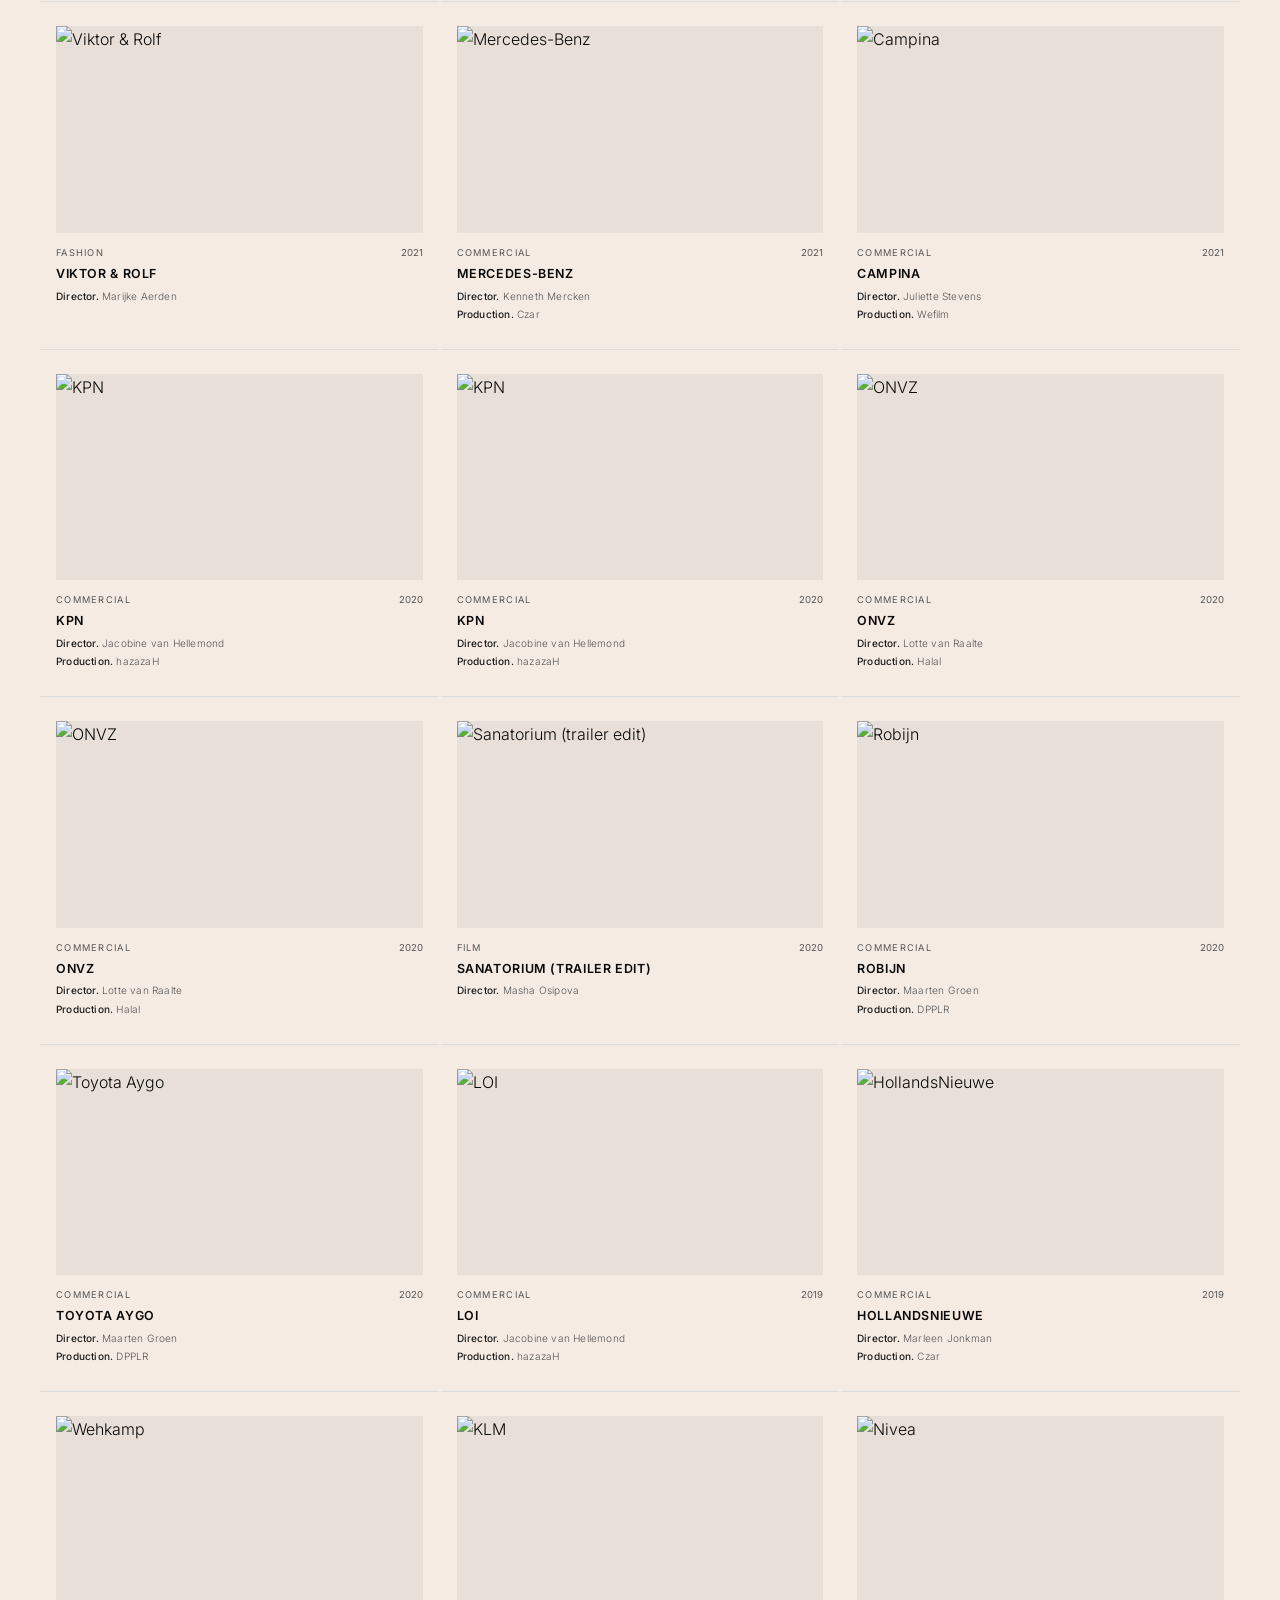
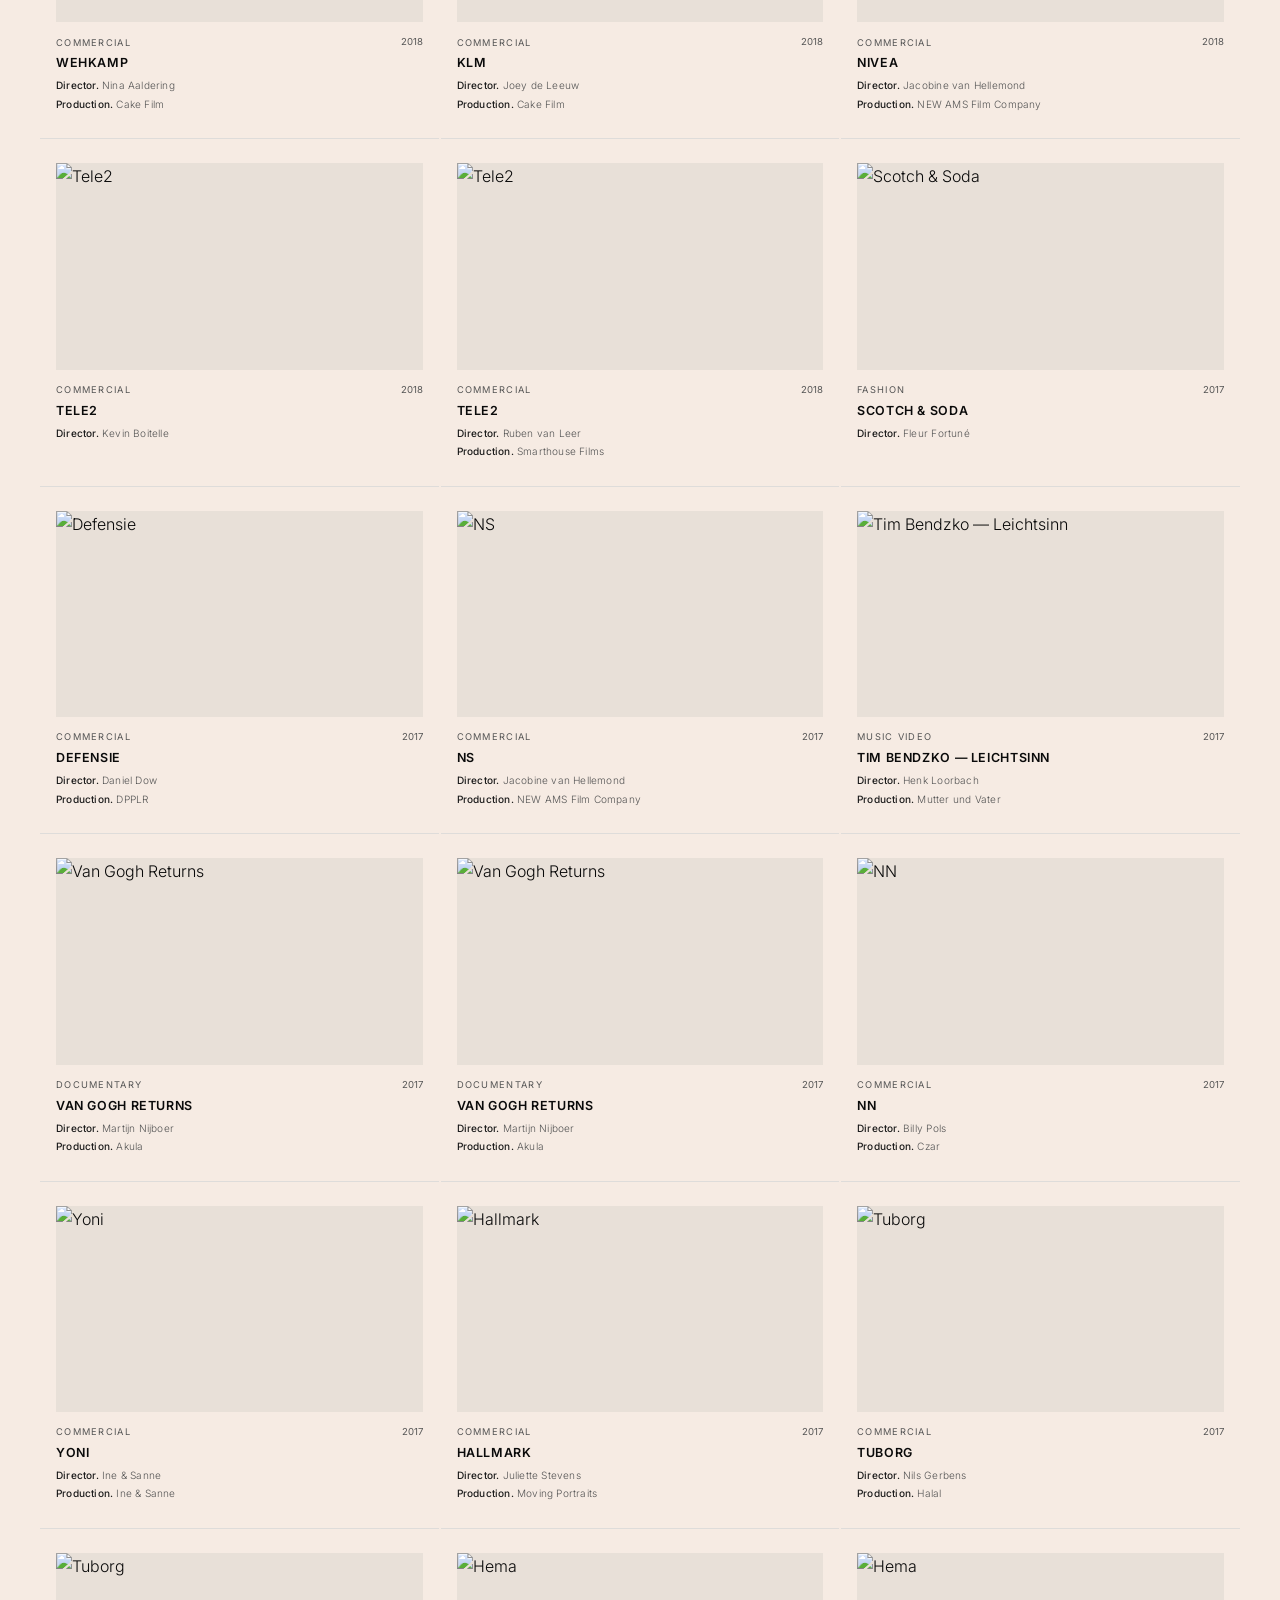
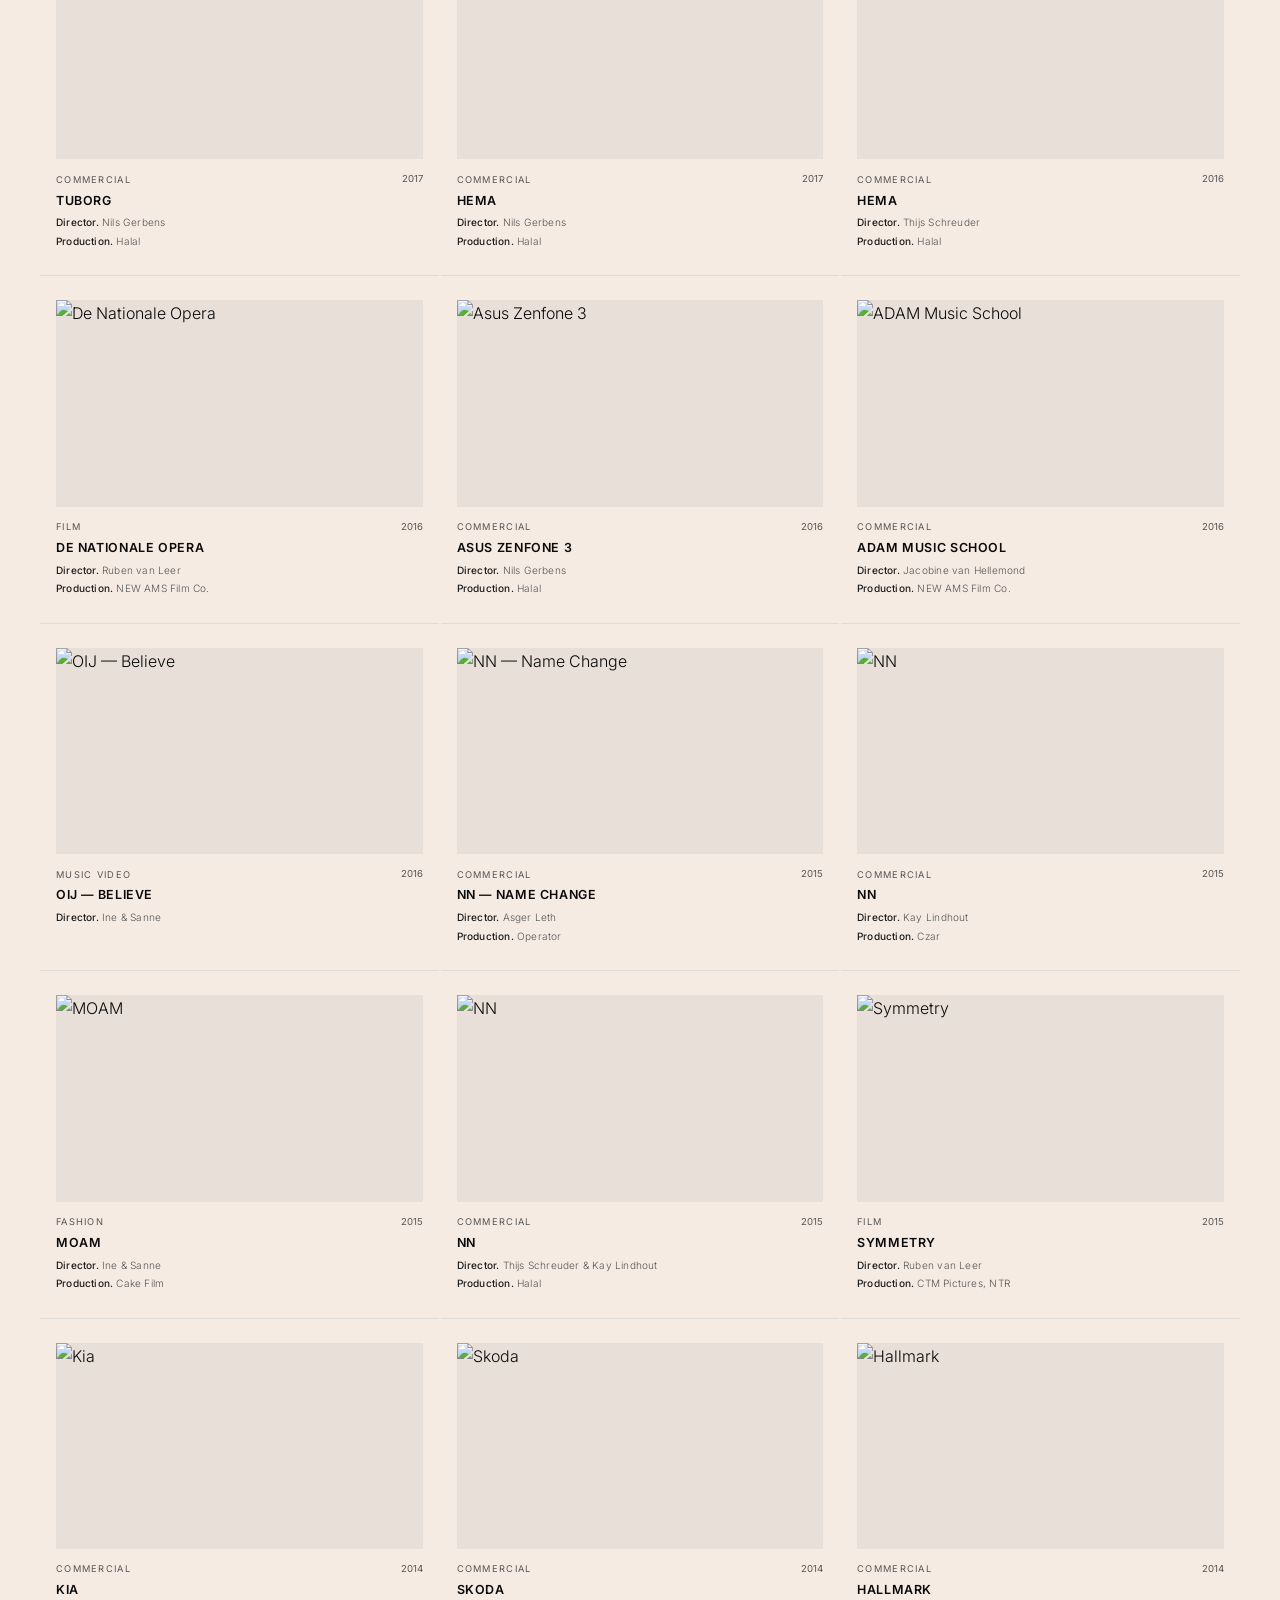
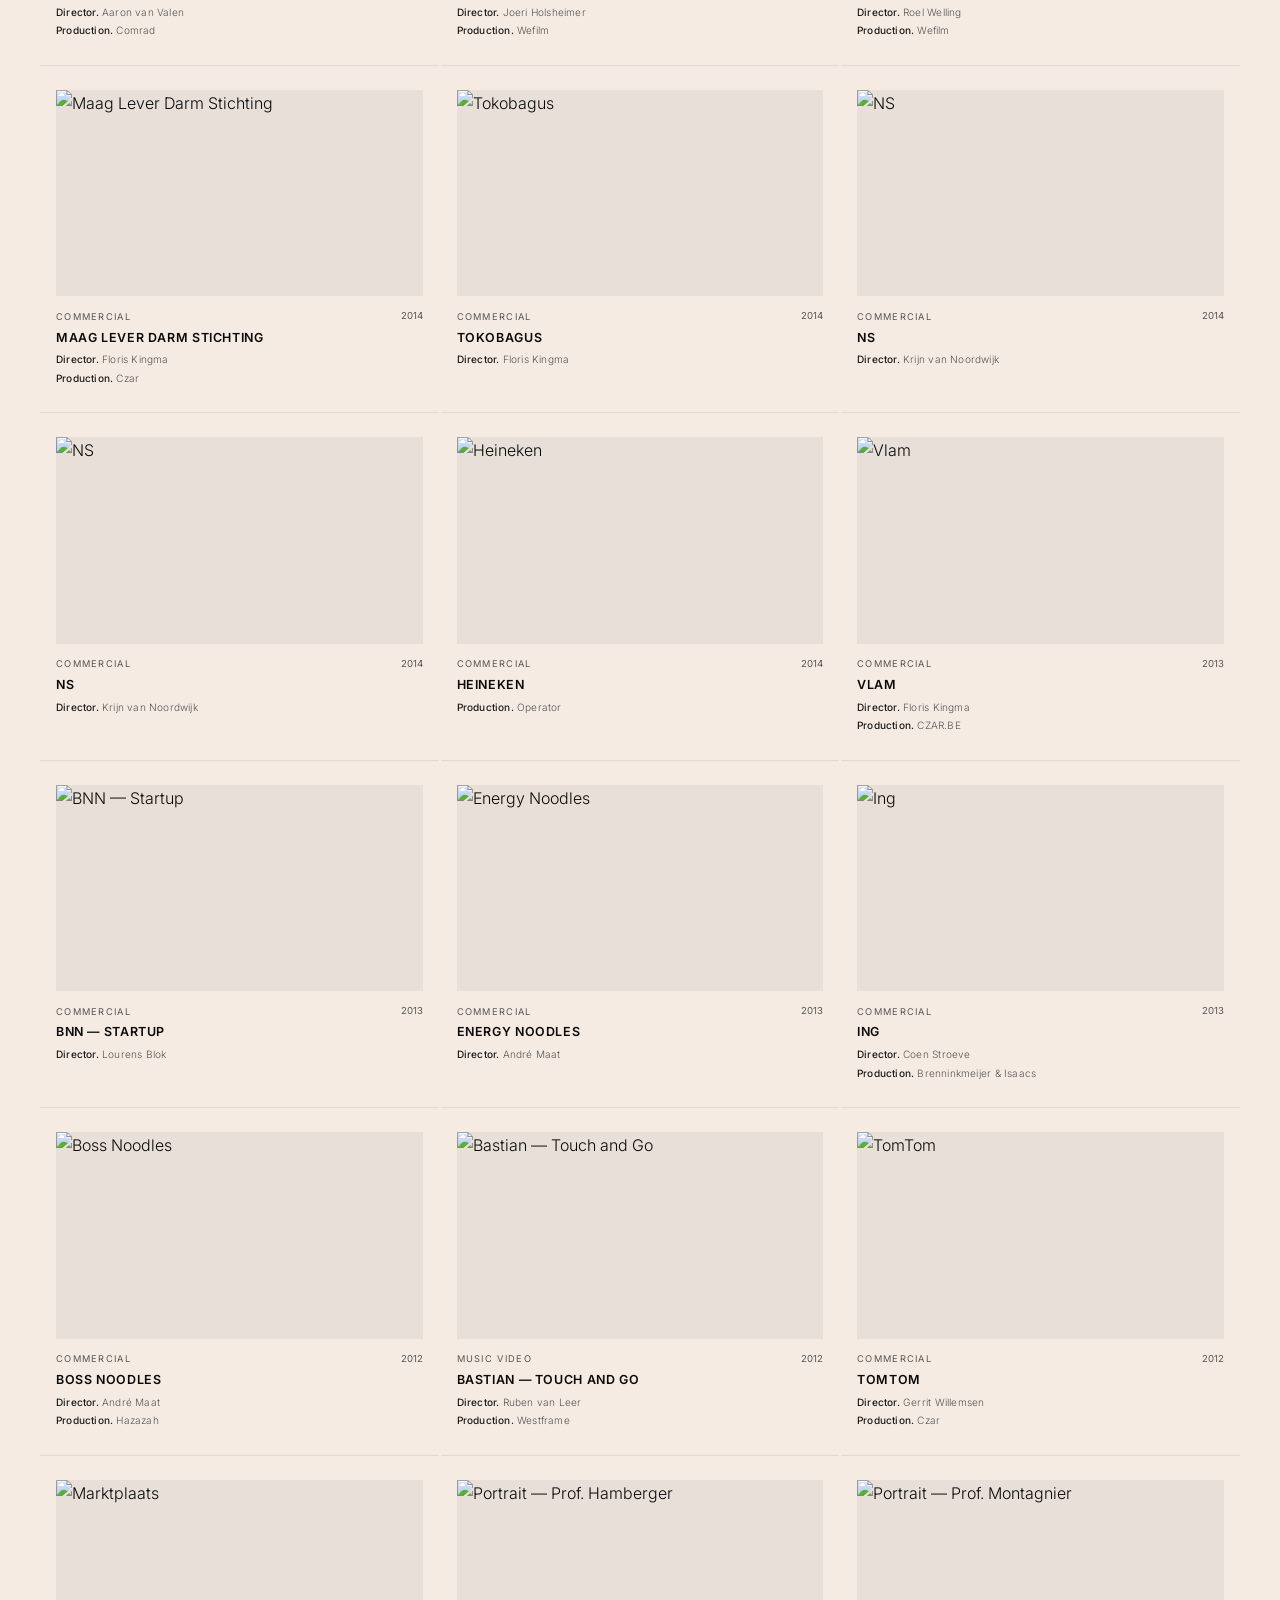
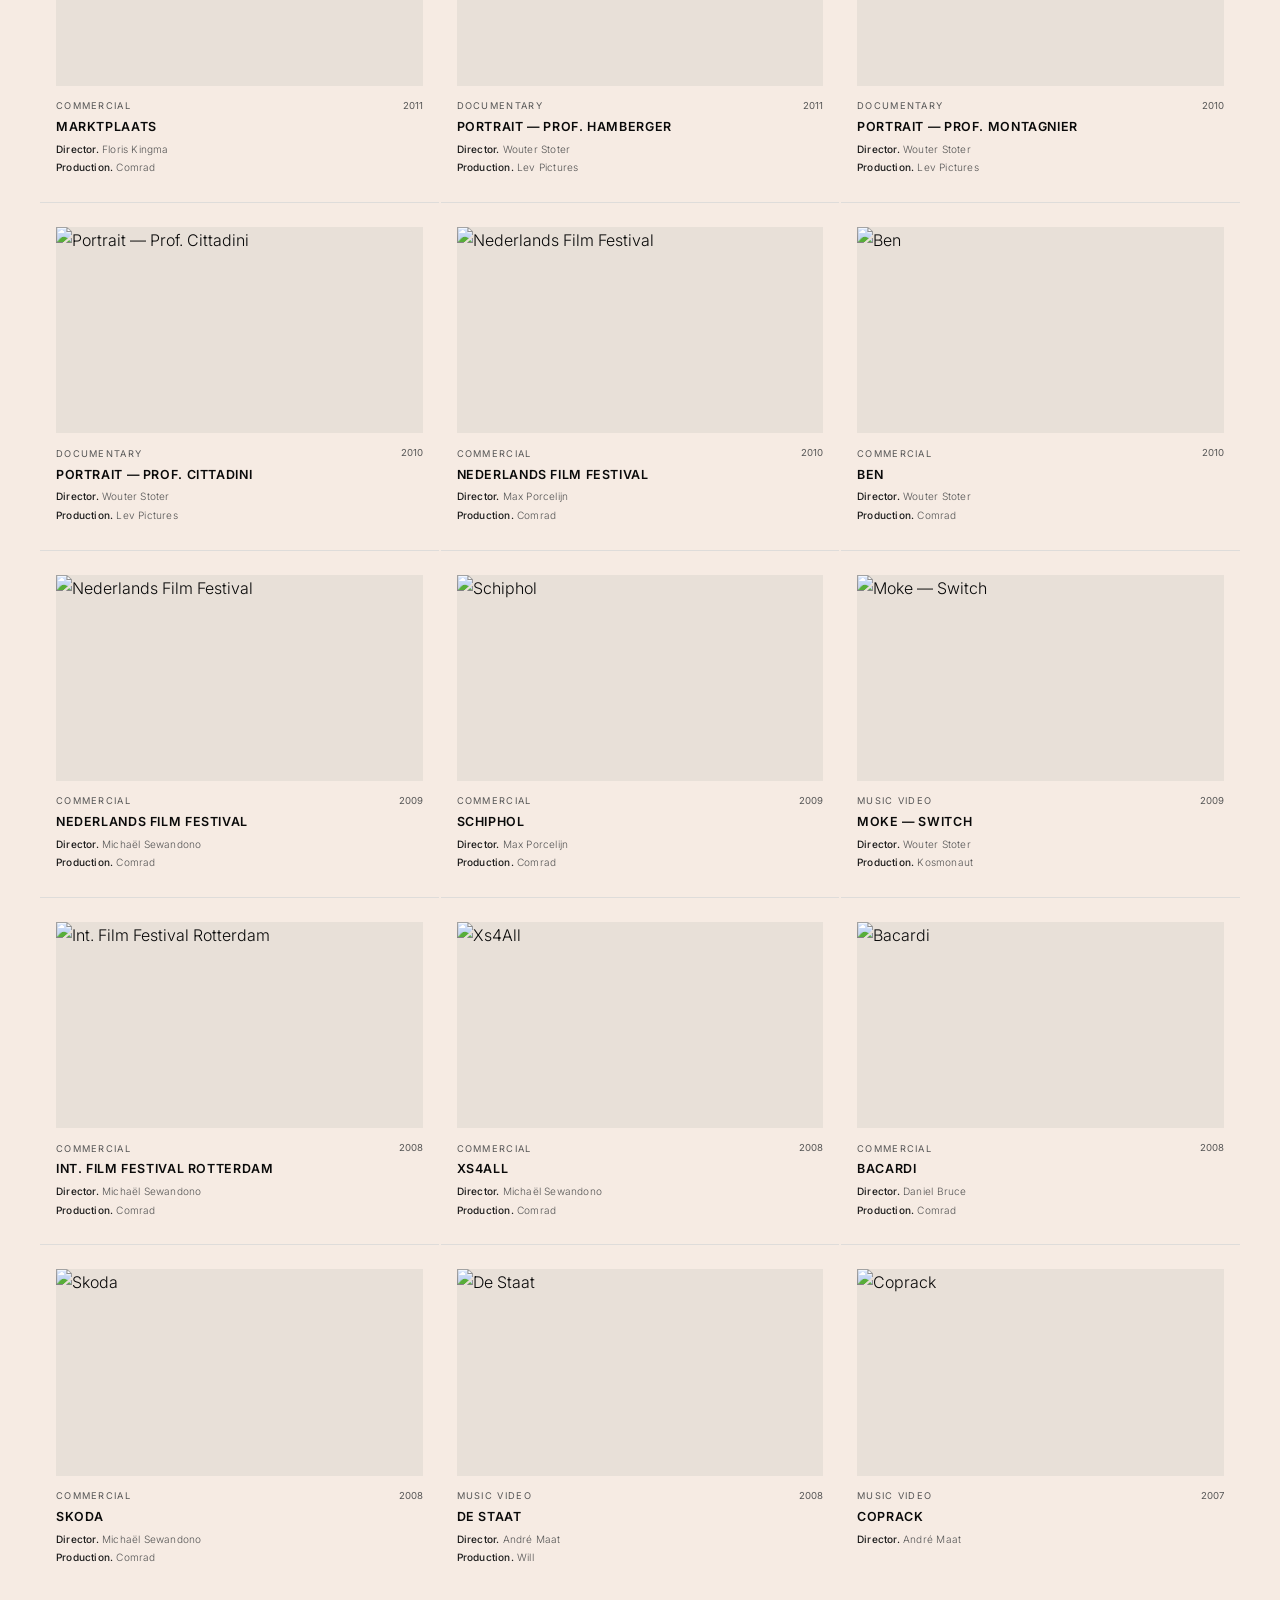
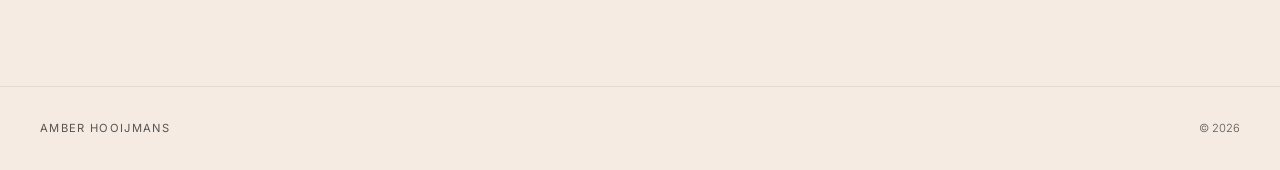
==== commit 3862d086: "Add favicon: white square with bold A Co-Authored-By: Claude Sonnet 4.6 <noreply@anthropic.com>" ====
--- a/archive.html
+++ b/archive.html
@@ -6,6 +6,7 @@
   <title>Full Archive — Amber Hooijmans, Video Editor Amsterdam</title>
   <meta name="description" content="Complete work archive of Amsterdam video editor Amber Hooijmans — 105+ projects spanning commercials, short films, music videos and documentaries since 2007.">
   <link rel="canonical" href="https://amberhooijmans.nl/archive.html">
+  <link rel="icon" type="image/svg+xml" href="/favicon.svg">
 
   <!-- Open Graph -->
   <meta property="og:type"        content="website">
